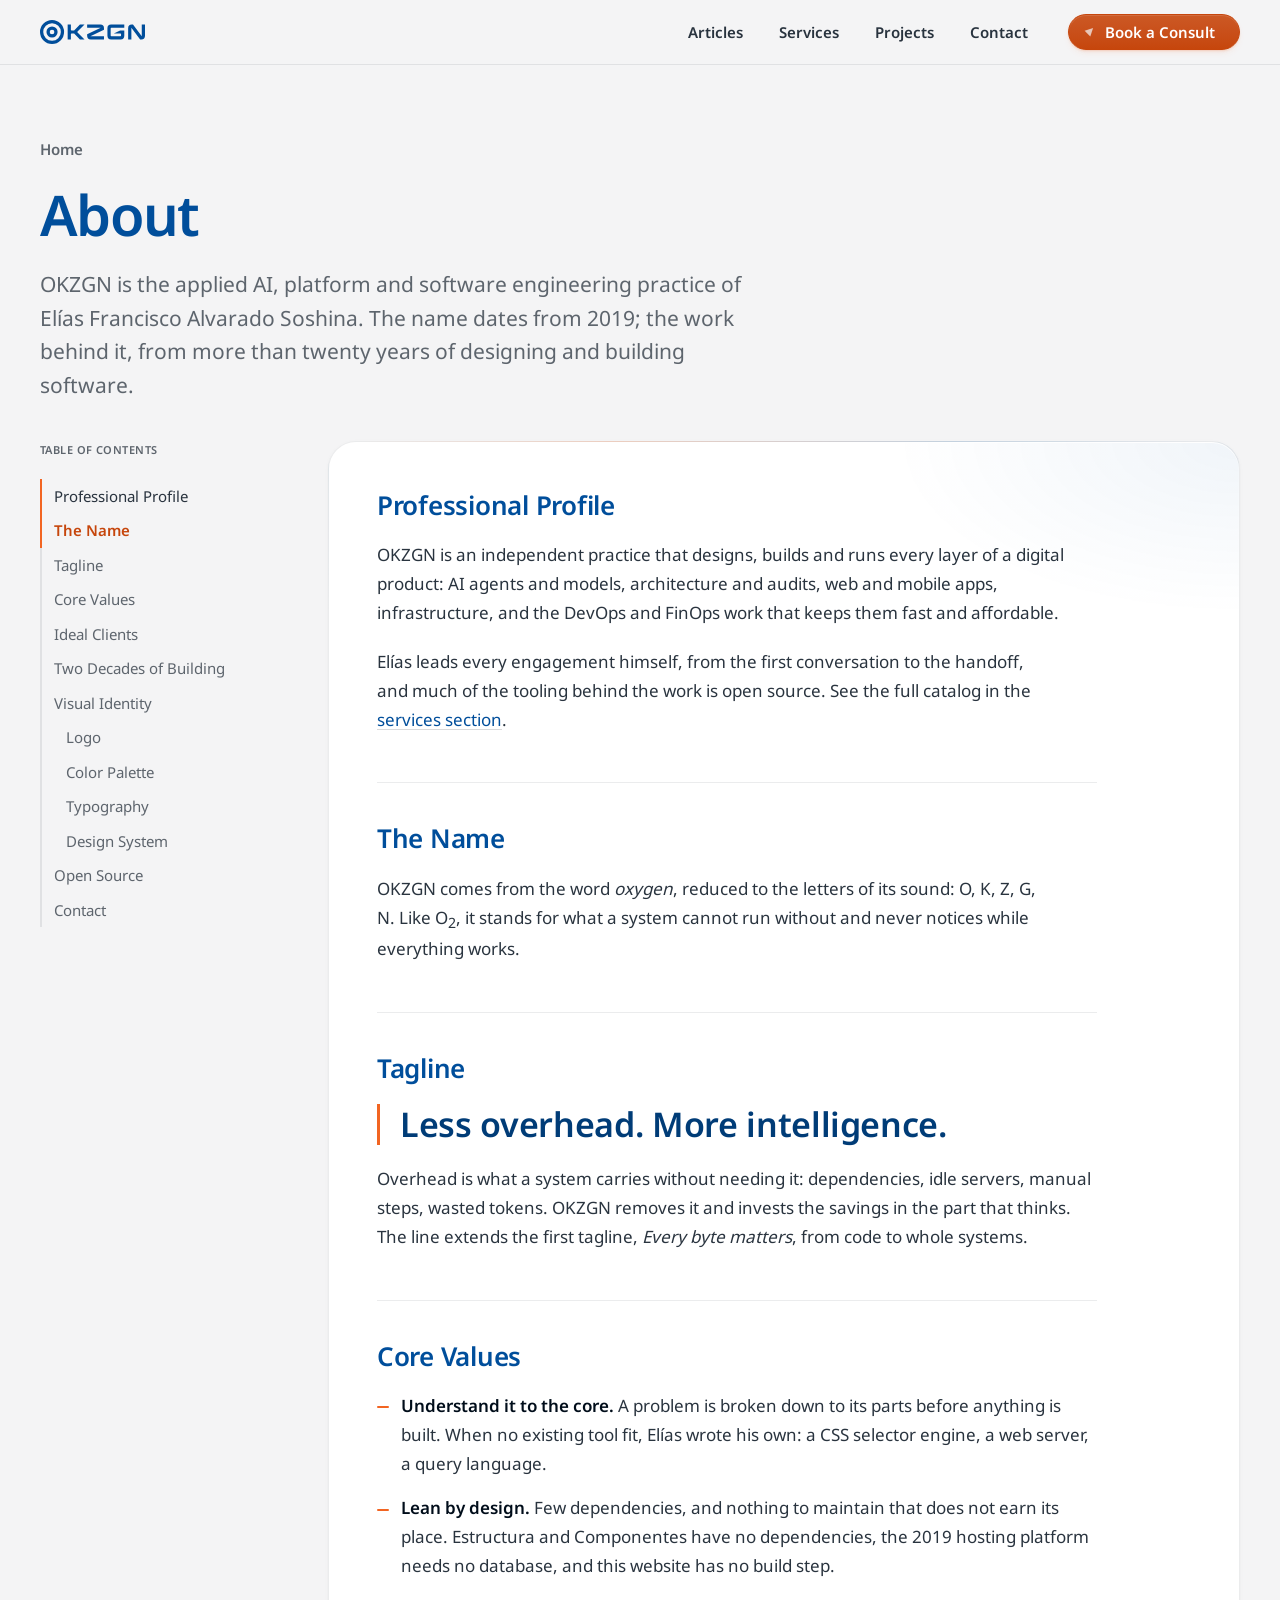
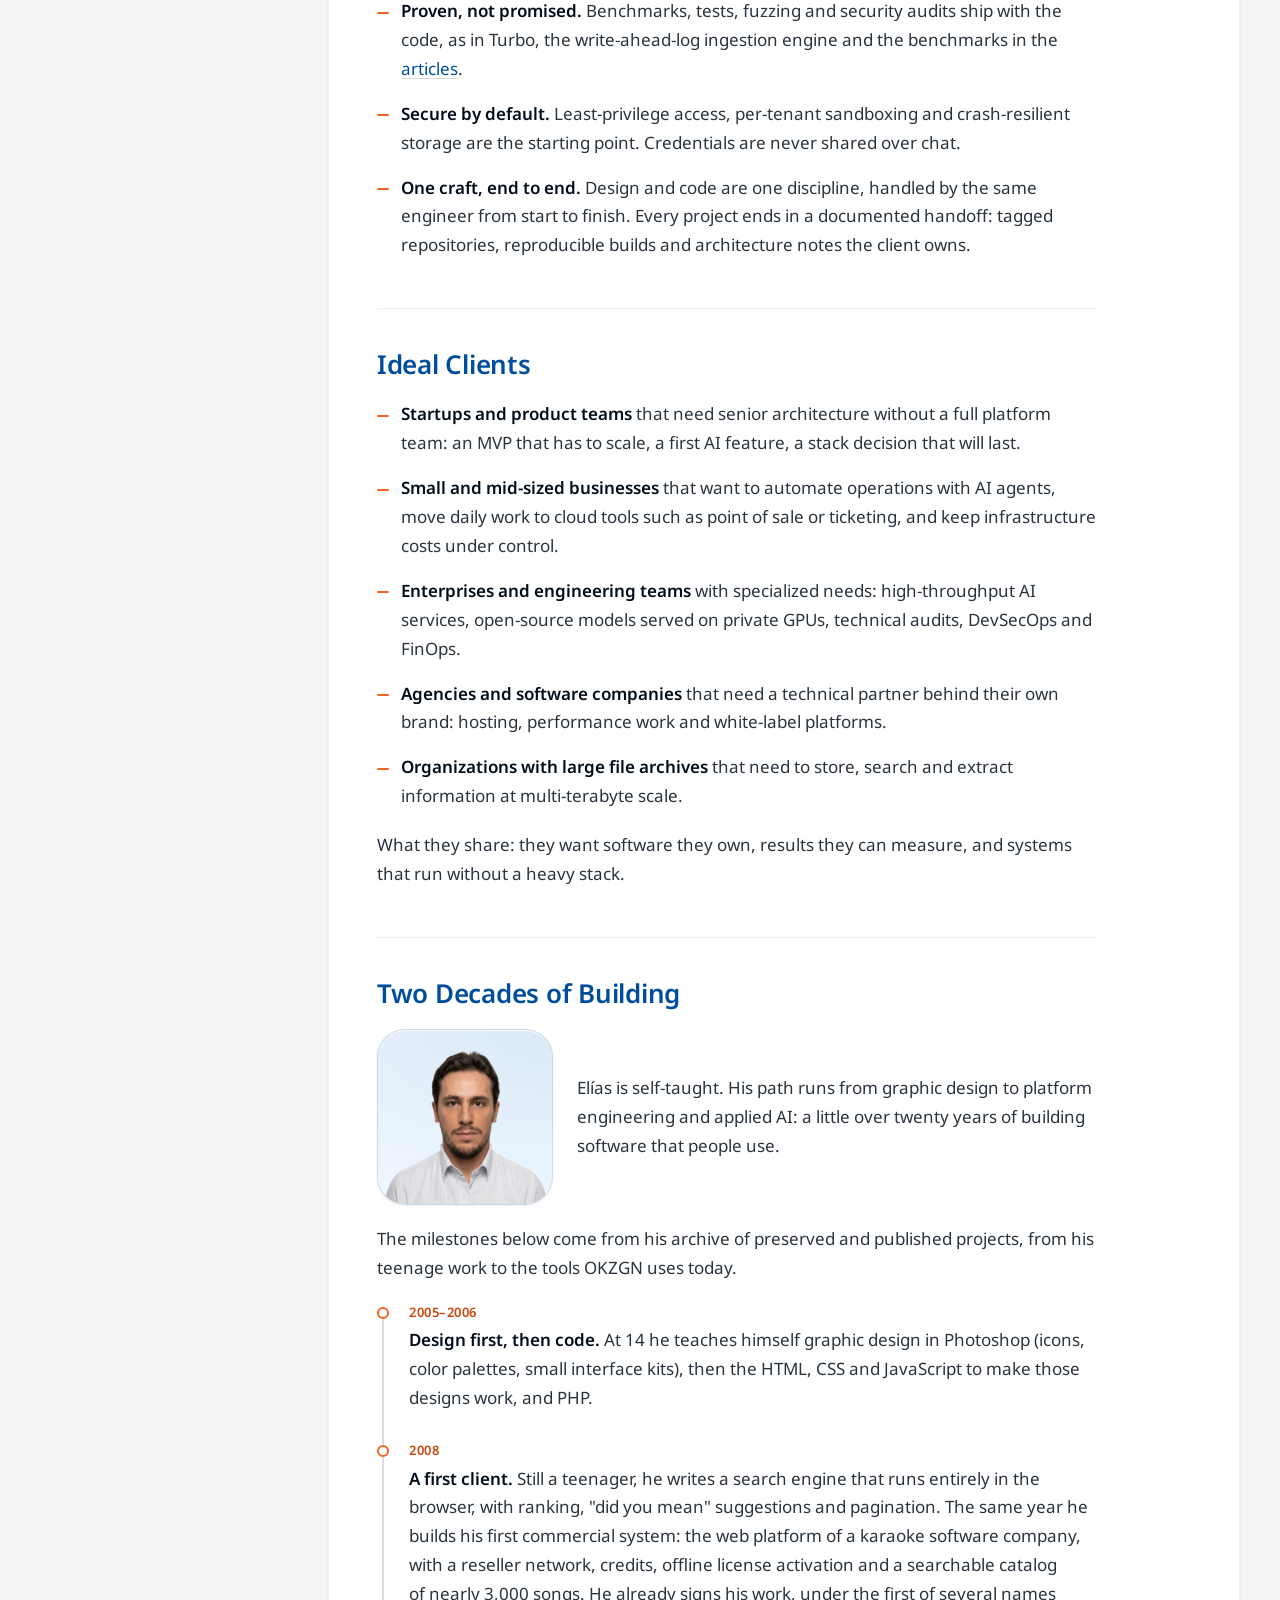
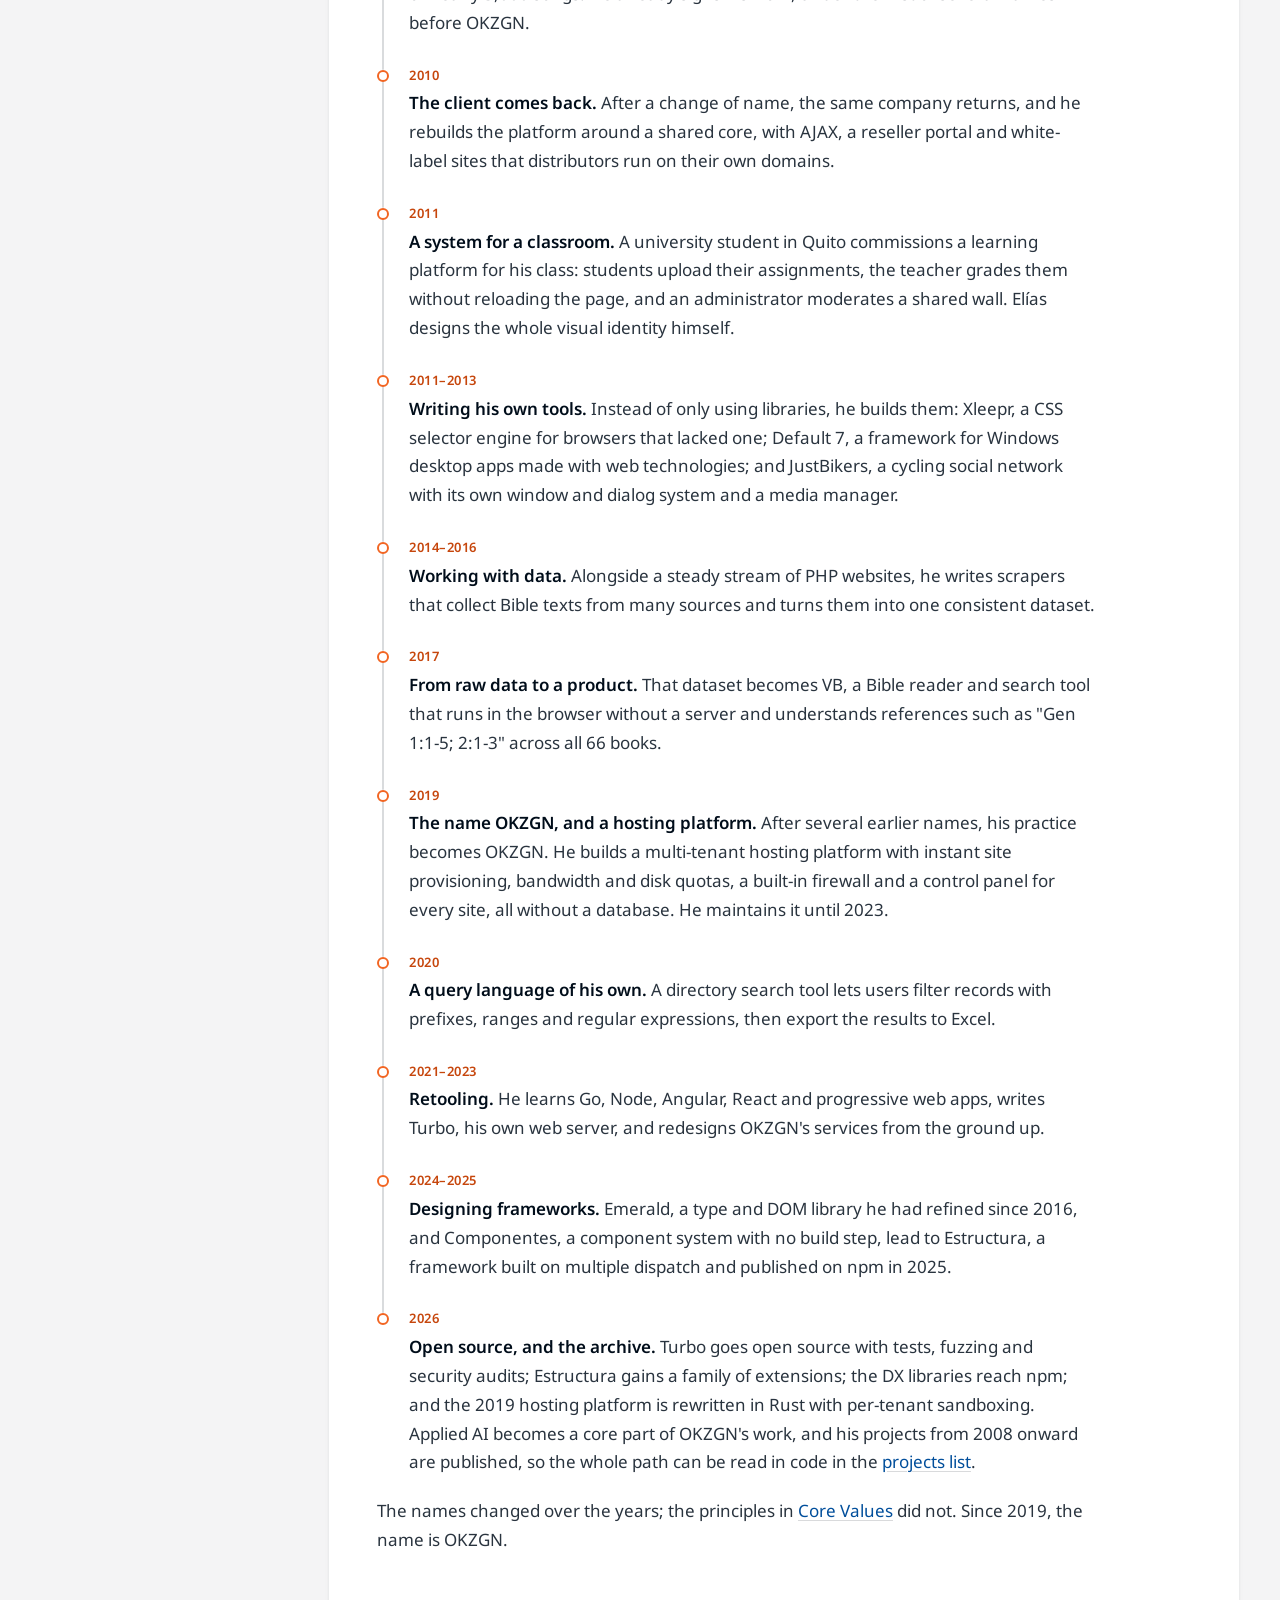
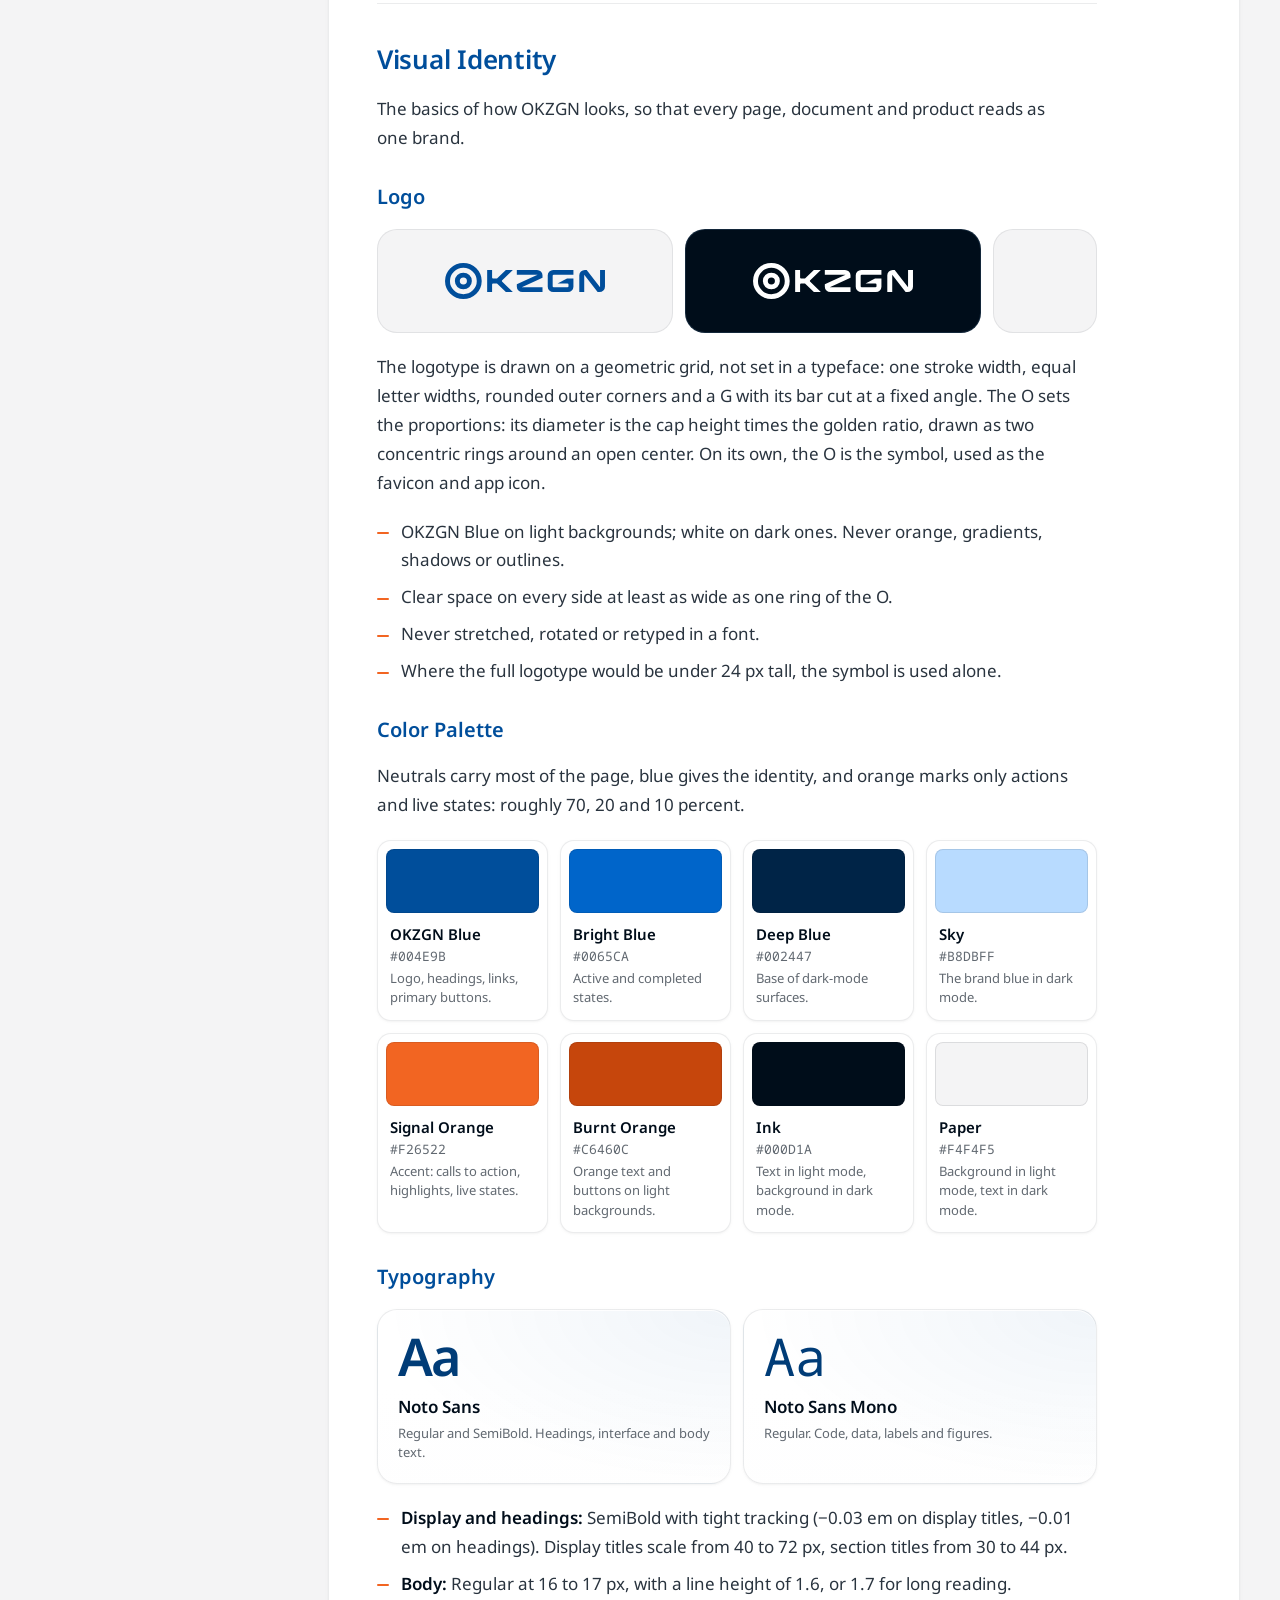
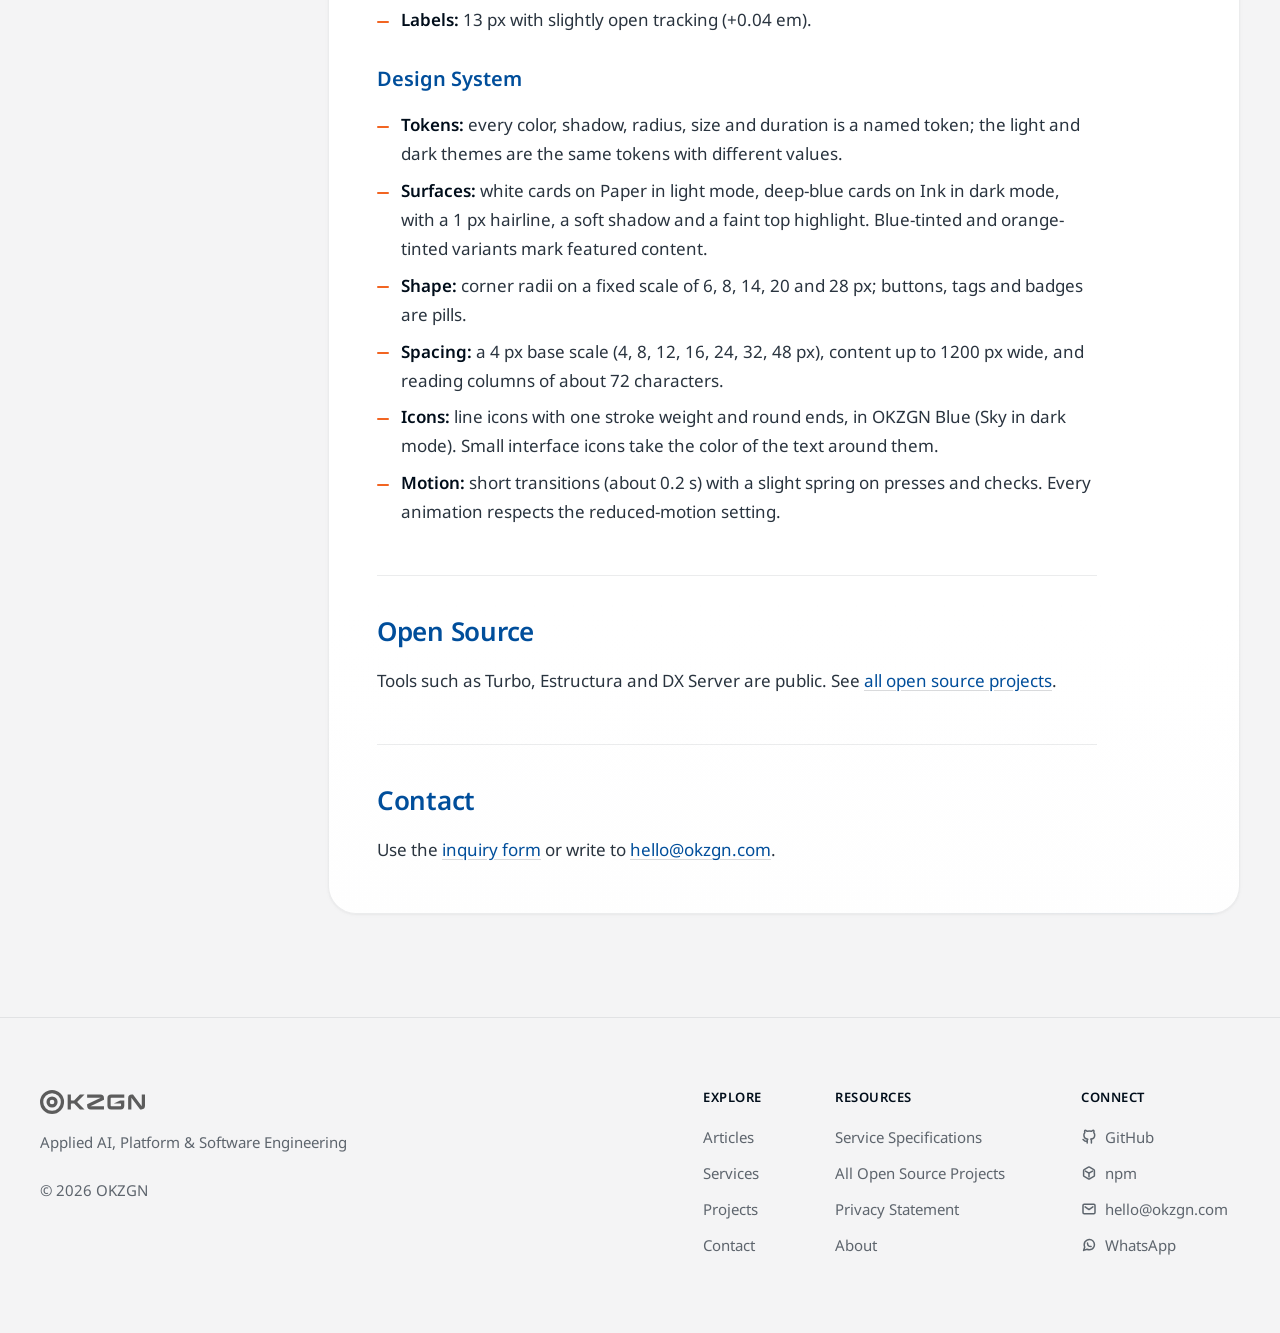
==== about/index.html @ 05854ba9 "Website update." ====
<!DOCTYPE html>
<html spellcheck="false" lang="en">
<head>
	<meta charset="UTF-8">

	<title>About | OKZGN</title>
	<link rel="icon" href="../icon.png">
	<link rel="apple-touch-icon" href="../icon.png">
	<link rel="canonical" href="https://okzgn.com/about/">

	<meta name="viewport" content="width=device-width, initial-scale=1.0">
	<meta name="description" content="OKZGN, the applied AI, platform and software engineering practice of Elías Francisco Alvarado Soshina: profile, values, clients, visual identity and history.">
	<meta name="robots" content="index, follow, max-image-preview:large">
	<meta name="author" content="OKZGN">

	<meta name="theme-color" content="#f4f4f5" media="(prefers-color-scheme: light)">
	<meta name="theme-color" content="#000d1a" media="(prefers-color-scheme: dark)">

	<meta name="format-detection" content="telephone=no">
	<meta http-equiv="Content-Security-Policy" content="default-src 'self'; img-src 'self'; child-src 'none'; style-src 'self'; script-src 'self'">

	<meta property="og:title" content="About | OKZGN">
	<meta property="og:description" content="OKZGN, the applied AI, platform and software engineering practice of Elías Francisco Alvarado Soshina: profile, values, clients, visual identity and history.">
	<meta property="og:image" content="https://okzgn.com/landscape.png">
	<meta property="og:url" content="https://okzgn.com/about/">
	<meta property="og:site_name" content="OKZGN">
	<meta property="og:type" content="website">
	<meta property="og:locale" content="en_US">

	<meta name="twitter:card" content="summary_large_image">
	<meta name="twitter:title" content="About | OKZGN">
	<meta name="twitter:description" content="OKZGN, the applied AI, platform and software engineering practice of Elías Francisco Alvarado Soshina: profile, values, clients, visual identity and history.">
	<meta name="twitter:image" content="https://okzgn.com/landscape.png">

	<link rel="preload" href="../style_commons.css" as="style">
	<link rel="preload" href="../subpages.css" as="style">

	<link rel="stylesheet" href="../style_commons.css">
	<link rel="stylesheet" href="../subpages.css">
	<link rel="stylesheet" href="style.css">
	<script src="../main_commons.js" defer></script>

	<script type="application/ld+json">
	{
		"@context": "https://schema.org",
		"@type": "AboutPage",
		"mainEntityOfPage": {
			"@type": "WebPage",
			"@id": "https://okzgn.com/about/"
		},
		"headline": "About",
		"description": "OKZGN, the applied AI, platform and software engineering practice of Elías Francisco Alvarado Soshina: profile, values, clients, visual identity and history.",
		"image": "https://okzgn.com/landscape.png",
		"url": "https://okzgn.com/about/",
		"inLanguage": "en",
		"author": {
			"@type": "Person",
			"name": "Elías Francisco Alvarado Soshina",
			"url": "https://okzgn.com",
			"jobTitle": "Applied AI, Platform & Software Developer",
			"sameAs": [
				"https://github.com/okzgn",
				"https://www.npmjs.com/~elias_a_soshina"
			]
		},
		"publisher": {
			"@type": "Organization",
			"name": "OKZGN",
			"url": "https://okzgn.com",
			"foundingDate": "2019",
			"slogan": "Less overhead. More intelligence.",
			"logo": {
				"@type": "ImageObject",
				"url": "https://okzgn.com/icon.png"
			}
		}
	}
	</script>
</head>
<body>
	<a href="#content" class="cta-button skip-link">Skip to content</a>
	<header class="site-header" data-nosnippet>
		<div class="container site-header-inner">
			<a class="brand" href="/" aria-label="OKZGN home"><img src="../okzgn_logo_desktop.svg" width="315" height="70" alt="OKZGN logotype"></a>
			<nav class="site-nav" id="site-nav" aria-label="Main">
				<a href="/#articles">Articles</a>
				<a href="/#services">Services</a>
				<a href="/#projects">Projects</a>
				<a href="/#contact">Contact</a>
			</nav>
			<a class="cta-button btn-sm site-cta" href="/#contact"><span>Book a Consult</span></a>
			<button class="site-menu-toggle" type="button" aria-expanded="false" aria-controls="site-nav" aria-label="Open navigation"></button>
		</div>
	</header>
	<main id="content" class="page">
		<div class="container page-hero">
			<nav class="breadcrumb" aria-label="Breadcrumb"><a href="/">Home</a></nav>
			<h1 class="main-title display">About</h1>
			<p class="lead">OKZGN is the applied AI, platform and software engineering practice of Elías Francisco Alvarado Soshina. The name dates from 2019; the work behind it, from more than twenty years of designing and building software.</p>
		</div>
		<div class="container page-layout">
			<nav class="toc" data-nosnippet aria-label="Table of contents">
				<div class="nav-title" aria-live="polite" aria-atomic="true">Table of Contents</div>
				<button id="menu" type="button" aria-label="Open menu" aria-expanded="false"></button>
				<div class="menu-list"><ol></ol></div>
			</nav>
			<article class="card">
				<div class="paragraphs">
					<h2>Professional Profile</h2>
					<p>OKZGN is an independent practice that designs, builds and runs every layer of a digital product: AI agents and models, architecture and audits, web and mobile apps, infrastructure, and the DevOps and FinOps work that keeps them fast and affordable.</p>
					<p>Elías leads every engagement himself, from the first conversation to the handoff, and much of the tooling behind the work is open source. See the full catalog in the <a href="/#services">services section</a>.</p>

					<h2>The Name</h2>
					<p>OKZGN comes from the word <i>oxygen</i>, reduced to the letters of its sound: O, K, Z, G, N. Like O<sub>2</sub>, it stands for what a system cannot run without and never notices while everything works.</p>

					<h2>Tagline</h2>
					<p class="about-tagline">Less overhead. More intelligence.</p>
					<p>Overhead is what a system carries without needing it: dependencies, idle servers, manual steps, wasted tokens. OKZGN removes it and invests the savings in the part that thinks. The line extends the first tagline, <i>Every byte matters</i>, from code to whole systems.</p>

					<h2>Core Values</h2>
					<ul class="lines">
						<li><b>Understand it to the core.</b> A problem is broken down to its parts before anything is built. When no existing tool fit, Elías wrote his own: a CSS selector engine, a web server, a query language.</li>
						<li><b>Lean by design.</b> Few dependencies, and nothing to maintain that does not earn its place. Estructura and Componentes have no dependencies, the 2019 hosting platform needs no database, and this website has no build step.</li>
						<li><b>Proven, not promised.</b> Benchmarks, tests, fuzzing and security audits ship with the code, as in Turbo, the write-ahead-log ingestion engine and the benchmarks in the <a href="/#articles">articles</a>.</li>
						<li><b>Secure by default.</b> Least-privilege access, per-tenant sandboxing and crash-resilient storage are the starting point. Credentials are never shared over chat.</li>
						<li><b>One craft, end to end.</b> Design and code are one discipline, handled by the same engineer from start to finish. Every project ends in a documented handoff: tagged repositories, reproducible builds and architecture notes the client owns.</li>
					</ul>

					<h2>Ideal Clients</h2>
					<ul class="lines">
						<li><b>Startups and product teams</b> that need senior architecture without a full platform team: an MVP that has to scale, a first AI feature, a stack decision that will last.</li>
						<li><b>Small and mid-sized businesses</b> that want to automate operations with AI agents, move daily work to cloud tools such as point of sale or ticketing, and keep infrastructure costs under control.</li>
						<li><b>Enterprises and engineering teams</b> with specialized needs: high-throughput AI services, open-source models served on private GPUs, technical audits, DevSecOps and FinOps.</li>
						<li><b>Agencies and software companies</b> that need a technical partner behind their own brand: hosting, performance work and white-label platforms.</li>
						<li><b>Organizations with large file archives</b> that need to store, search and extract information at multi-terabyte scale.</li>
					</ul>
					<p>What they share: they want software they own, results they can measure, and systems that run without a heavy stack.</p>

					<h2>Two Decades of Building</h2>
					<div class="about-profile">
						<figure class="about-portrait">
							<img src="../elias.webp" width="800" height="800" alt="Portrait of Elías Francisco Alvarado Soshina, founder of OKZGN" loading="lazy" decoding="async">
						</figure>
						<p>Elías is self-taught. His path runs from graphic design to platform engineering and applied AI: a little over twenty years of building software that people use.</p>
					</div>
					<p>The milestones below come from his archive of preserved and published projects, from his teenage work to the tools OKZGN uses today.</p>
					<ol class="timeline">
						<li>
							<span class="timeline-year">2005–2006</span>
							<p><b>Design first, then code.</b> At 14 he teaches himself graphic design in Photoshop (icons, color palettes, small interface kits), then the HTML, CSS and JavaScript to make those designs work, and PHP.</p>
						</li>
						<li>
							<span class="timeline-year">2008</span>
							<p><b>A first client.</b> Still a teenager, he writes a search engine that runs entirely in the browser, with ranking, "did you mean" suggestions and pagination. The same year he builds his first commercial system: the web platform of a karaoke software company, with a reseller network, credits, offline license activation and a searchable catalog of nearly 3,000 songs. He already signs his work, under the first of several names before OKZGN.</p>
						</li>
						<li>
							<span class="timeline-year">2010</span>
							<p><b>The client comes back.</b> After a change of name, the same company returns, and he rebuilds the platform around a shared core, with AJAX, a reseller portal and white-label sites that distributors run on their own domains.</p>
						</li>
						<li>
							<span class="timeline-year">2011</span>
							<p><b>A system for a classroom.</b> A university student in Quito commissions a learning platform for his class: students upload their assignments, the teacher grades them without reloading the page, and an administrator moderates a shared wall. Elías designs the whole visual identity himself.</p>
						</li>
						<li>
							<span class="timeline-year">2011–2013</span>
							<p><b>Writing his own tools.</b> Instead of only using libraries, he builds them: Xleepr, a CSS selector engine for browsers that lacked one; Default 7, a framework for Windows desktop apps made with web technologies; and JustBikers, a cycling social network with its own window and dialog system and a media manager.</p>
						</li>
						<li>
							<span class="timeline-year">2014–2016</span>
							<p><b>Working with data.</b> Alongside a steady stream of PHP websites, he writes scrapers that collect Bible texts from many sources and turns them into one consistent dataset.</p>
						</li>
						<li>
							<span class="timeline-year">2017</span>
							<p><b>From raw data to a product.</b> That dataset becomes VB, a Bible reader and search tool that runs in the browser without a server and understands references such as "Gen 1:1-5; 2:1-3" across all 66 books.</p>
						</li>
						<li>
							<span class="timeline-year">2019</span>
							<p><b>The name OKZGN, and a hosting platform.</b> After several earlier names, his practice becomes OKZGN. He builds a multi-tenant hosting platform with instant site provisioning, bandwidth and disk quotas, a built-in firewall and a control panel for every site, all without a database. He maintains it until 2023.</p>
						</li>
						<li>
							<span class="timeline-year">2020</span>
							<p><b>A query language of his own.</b> A directory search tool lets users filter records with prefixes, ranges and regular expressions, then export the results to Excel.</p>
						</li>
						<li>
							<span class="timeline-year">2021–2023</span>
							<p><b>Retooling.</b> He learns Go, Node, Angular, React and progressive web apps, writes Turbo, his own web server, and redesigns OKZGN's services from the ground up.</p>
						</li>
						<li>
							<span class="timeline-year">2024–2025</span>
							<p><b>Designing frameworks.</b> Emerald, a type and DOM library he had refined since 2016, and Componentes, a component system with no build step, lead to Estructura, a framework built on multiple dispatch and published on npm in 2025.</p>
						</li>
						<li>
							<span class="timeline-year">2026</span>
							<p><b>Open source, and the archive.</b> Turbo goes open source with tests, fuzzing and security audits; Estructura gains a family of extensions; the DX libraries reach npm; and the 2019 hosting platform is rewritten in Rust with per-tenant sandboxing. Applied AI becomes a core part of OKZGN's work, and his projects from 2008 onward are published, so the whole path can be read in code in the <a href="/projects/all-open-source-projects/">projects list</a>.</p>
						</li>
					</ol>
					<p>The names changed over the years; the principles in <a href="#core-values">Core Values</a> did not. Since 2019, the name is OKZGN.</p>

					<h2>Visual Identity</h2>
					<p>The basics of how OKZGN looks, so that every page, document and product reads as one brand.</p>

					<h3>Logo</h3>
					<div class="about-logo">
						<figure class="about-logo-tile is-light"><img src="../okzgn_logo_desktop.svg" width="305" height="70" alt="OKZGN logotype in OKZGN Blue on a light background" loading="lazy" decoding="async"></figure>
						<figure class="about-logo-tile is-dark"><img src="../okzgn_logo_desktop.svg" width="305" height="70" alt="OKZGN logotype in white on a dark background" loading="lazy" decoding="async"></figure>
						<figure class="about-logo-tile is-light is-symbol"><img src="../icon.png" width="200" height="200" alt="OKZGN symbol: the O of the logotype, two concentric rings" loading="lazy" decoding="async"></figure>
					</div>
					<p>The logotype is drawn on a geometric grid, not set in a typeface: one stroke width, equal letter widths, rounded outer corners and a G with its bar cut at a fixed angle. The O sets the proportions: its diameter is the cap height times the golden ratio, drawn as two concentric rings around an open center. On its own, the O is the symbol, used as the favicon and app icon.</p>
					<ul class="lines lines-condensed">
						<li>OKZGN Blue on light backgrounds; white on dark ones. Never orange, gradients, shadows or outlines.</li>
						<li>Clear space on every side at least as wide as one ring of the O.</li>
						<li>Never stretched, rotated or retyped in a font.</li>
						<li>Where the full logotype would be under 24 px tall, the symbol is used alone.</li>
					</ul>

					<h3>Color Palette</h3>
					<p>Neutrals carry most of the page, blue gives the identity, and orange marks only actions and live states: roughly 70, 20 and 10 percent.</p>
					<ul class="about-swatches" role="list">
						<li><span class="about-swatch is-blue"></span><b>OKZGN Blue</b><span class="about-hex">#004E9B</span><small>Logo, headings, links, primary buttons.</small></li>
						<li><span class="about-swatch is-blue-bright"></span><b>Bright Blue</b><span class="about-hex">#0065CA</span><small>Active and completed states.</small></li>
						<li><span class="about-swatch is-blue-deep"></span><b>Deep Blue</b><span class="about-hex">#002447</span><small>Base of dark-mode surfaces.</small></li>
						<li><span class="about-swatch is-sky"></span><b>Sky</b><span class="about-hex">#B8DBFF</span><small>The brand blue in dark mode.</small></li>
						<li><span class="about-swatch is-orange"></span><b>Signal Orange</b><span class="about-hex">#F26522</span><small>Accent: calls to action, highlights, live states.</small></li>
						<li><span class="about-swatch is-orange-text"></span><b>Burnt Orange</b><span class="about-hex">#C6460C</span><small>Orange text and buttons on light backgrounds.</small></li>
						<li><span class="about-swatch is-ink"></span><b>Ink</b><span class="about-hex">#000D1A</span><small>Text in light mode, background in dark mode.</small></li>
						<li><span class="about-swatch is-paper"></span><b>Paper</b><span class="about-hex">#F4F4F5</span><small>Background in light mode, text in dark mode.</small></li>
					</ul>

					<h3>Typography</h3>
					<div class="about-type">
						<div class="about-type-card"><span class="about-type-sample" aria-hidden="true">Aa</span><b>Noto Sans</b><small>Regular and SemiBold. Headings, interface and body text.</small></div>
						<div class="about-type-card"><span class="about-type-sample is-mono" aria-hidden="true">Aa</span><b>Noto Sans Mono</b><small>Regular. Code, data, labels and figures.</small></div>
					</div>
					<ul class="lines lines-condensed">
						<li><b>Display and headings:</b> SemiBold with tight tracking (−0.03 em on display titles, −0.01 em on headings). Display titles scale from 40 to 72 px, section titles from 30 to 44 px.</li>
						<li><b>Body:</b> Regular at 16 to 17 px, with a line height of 1.6, or 1.7 for long reading.</li>
						<li><b>Labels:</b> 13 px with slightly open tracking (+0.04 em).</li>
					</ul>

					<h3>Design System</h3>
					<ul class="lines lines-condensed">
						<li><b>Tokens:</b> every color, shadow, radius, size and duration is a named token; the light and dark themes are the same tokens with different values.</li>
						<li><b>Surfaces:</b> white cards on Paper in light mode, deep-blue cards on Ink in dark mode, with a 1 px hairline, a soft shadow and a faint top highlight. Blue-tinted and orange-tinted variants mark featured content.</li>
						<li><b>Shape:</b> corner radii on a fixed scale of 6, 8, 14, 20 and 28 px; buttons, tags and badges are pills.</li>
						<li><b>Spacing:</b> a 4 px base scale (4, 8, 12, 16, 24, 32, 48 px), content up to 1200 px wide, and reading columns of about 72 characters.</li>
						<li><b>Icons:</b> line icons with one stroke weight and round ends, in OKZGN Blue (Sky in dark mode). Small interface icons take the color of the text around them.</li>
						<li><b>Motion:</b> short transitions (about 0.2 s) with a slight spring on presses and checks. Every animation respects the reduced-motion setting.</li>
					</ul>

					<h2>Open Source</h2>
					<p>Tools such as Turbo, Estructura and DX Server are public. See <a href="/projects/all-open-source-projects/">all open source projects</a>.</p>

					<h2>Contact</h2>
					<p>Use the <a href="/#contact">inquiry form</a> or write to <a href="mailto:hello@okzgn.com">hello@okzgn.com</a>.</p>
				</div>
			</article>
		</div>
	</main>

	<footer class="site-footer" data-nosnippet>
		<div class="container">
			<div class="footer-grid">
				<div class="footer-brand">
					<img src="../okzgn_logo_desktop.svg" width="315" height="70" alt="OKZGN logotype" loading="lazy" decoding="async">
					<p>Applied AI, Platform &amp; Software Engineering</p><small>&copy; 2026 OKZGN</small>
				</div>
				<div class="footer-col">
					<h2>Explore</h2>
					<ul role="list">
						<li><a href="/#articles">Articles</a></li>
						<li><a href="/#services">Services</a></li>
						<li><a href="/#projects">Projects</a></li>
						<li><a href="/#contact">Contact</a></li>
					</ul>
				</div>
				<div class="footer-col">
					<h2>Resources</h2>
					<ul role="list">
						<li><a href="/service-specifications/">Service Specifications</a></li>
						<li><a href="/projects/all-open-source-projects/">All Open Source Projects</a></li>
						<li><a href="/privacy/">Privacy Statement</a></li>
						<li><a href="/about/">About</a></li>
					</ul>
				</div>
				<div class="footer-col">
					<h2>Connect</h2>
					<ul role="list">
						<li><a href="https://github.com/okzgn" target="_blank" rel="noopener noreferrer">GitHub</a></li>
						<li><a href="https://www.npmjs.com/~elias_a_soshina" target="_blank" rel="noopener noreferrer">npm</a></li>
						<li><a href="mailto:hello@okzgn.com">hello@okzgn.com</a></li>
						<li><a href="https://wa.me/593979522180" target="_blank" rel="noopener noreferrer">WhatsApp</a></li>
					</ul>
				</div>
			</div>
		</div>
	</footer>

	<button data-nosnippet id="up" class="round-button" type="button" aria-label="Back to top">
		<svg viewBox="0 0 24 24" width="24" height="24" stroke="currentColor" stroke-width="2" fill="none" stroke-linecap="round" stroke-linejoin="round">
			<line x1="12" y1="19" x2="12" y2="5"></line>
			<polyline points="5 12 12 5 19 12"></polyline>
		</svg>
	</button>

</body>
</html>
---- style_commons.css ----
/* Shared design system: tokens, base, site header and footer, and the components every page uses.
   Page stylesheets (landing.css, subpages.css) only add their own layouts and parts. */

@font-face {
    font-family: "NotoSans";
    src: url('/NotoSans-Regular.ttf') format('truetype');
    font-weight: normal;
    font-display: swap;
}

@font-face {
    font-family: "NotoSans";
    src: url('/NotoSans-SemiBold.ttf') format('truetype');
    font-weight: bold;
    font-display: swap;
}

@font-face {
    font-family: "NotoSansMono";
    src: url('/NotoSansMono-Regular.ttf') format('truetype');
    font-weight: normal;
    font-display: swap;
}

:root {
    /* Base Colors */
    --realBlack: #000d1a;
    --realWhite: #f4f4f5;
    --white: var(--realWhite);
    --bg: var(--white);
    /* Blues */
    --realBlue: #004e9b;
    --realBlueLight: #0065ca;
    --realBlueDark: #002447;
    --blue: var(--realBlue);
    --blueLight: var(--realBlueLight);
    --blueLight0: #5cadff;
    --blueLight2: #8ac4ff;
    --blueLight3: #b8dbff;
    --blueDark2: #0052a3;
    /* Accents (Orange) */
    --accent: #f26522;
    --accentDark: #d95a1e;
    --accentDark2: #c6460c;
    --accentDark3: #9a3709;
    /* Theme / Gradient Colors */
    --themeColor0: #ff962e;
    --themeColor: #ffb164;

    /* Color channels. Every tint, line, shadow and fill below derives from them, so the dark
       theme only swaps channels. #004e9b (--realBlue) is the anchor. */
    --ink-rgb: 0 13 26;
    --paper-rgb: 244 244 245;
    --blue-rgb: 0 78 155;
    --sky-rgb: 138 196 255;
    --accent-rgb: 242 101 34;
    --fg-rgb: var(--ink-rgb);
    --line-rgb: var(--ink-rgb);
    --tint-rgb: var(--blue-rgb);
    --shadow-rgb: var(--ink-rgb);
    --shadow-k: 1;
    --glass-rgb: var(--paper-rgb);

    /* Semantic surfaces, text and lines */
    --ink: var(--realBlack);
    --on-accent: #ffffff;
    --text: rgb(var(--fg-rgb) / 0.84);
    --muted: rgb(var(--fg-rgb) / 0.62);
    --surface: #ffffff;
    /* Inset surface for boxes, chips and fields inside a card: a step toward the page, so darker
       in light. Dark mode mirrors it and takes the same step lighter (see the dark block). */
    --surface-2: color-mix(in srgb, var(--surface) 55%, var(--bg));
    --border: rgb(var(--line-rgb) / 0.08);
    --border-strong: rgb(var(--line-rgb) / 0.15);
    --hover: rgb(var(--line-rgb) / 0.05);
    --accentTint: rgb(var(--accent-rgb) / 0.08);
    --accentLine: rgb(var(--accent-rgb) / 0.4);
    /* A barely-there accent edge for tinted pills at rest (pill links and the +/- toggle). */
    --accentEdge: rgb(var(--accent-rgb) / 0.18);
    --accentText: var(--accentDark2);
    --blueTint: rgb(var(--tint-rgb) / 0.07);
    --blueLine-strong: rgb(var(--tint-rgb) / 0.32);
    --danger: var(--accentDark2);
    --autofillBg: var(--surface-2);
    --bg-glass: rgb(var(--glass-rgb) / 0.88);

    /* Button fills: the same lighten and darken step for both brand colors. */
    --accent-deep: color-mix(in srgb, var(--accentDark2) 90%, #000000);
    --blue-deep: color-mix(in srgb, var(--realBlue) 90%, #000000);
    --fill-accent: linear-gradient(180deg, color-mix(in srgb, var(--accentDark2) 90%, #ffffff), var(--accentDark2));
    --fill-accent-hover: linear-gradient(180deg, var(--accentDark2), var(--accent-deep));
    --fill-blue: linear-gradient(180deg, color-mix(in srgb, var(--realBlue) 90%, #ffffff), var(--realBlue));
    --fill-blue-hover: linear-gradient(180deg, var(--realBlue), var(--blue-deep));
    --shine: inset 0 1px 0 rgb(255 255 255 / 0.12);

    /* Card titles: a deep tone of the anchor blue, so titles lead without shouting. */
    --title-tone: color-mix(in srgb, var(--realBlue) 72%, var(--realBlack));

    /* Mobile menu icons: a deep blue at rest that brightens to the vivid blue on hover, focus and the
       current section, matching the blue hover pill. */
    --nav-icon-tone: var(--title-tone);
    --nav-icon-active: var(--blueLight);

    /* Motion: state changes and the press feedback; a spring that overshoots slightly (floating
       buttons) and a soft ease-out for panels that slide in (cart). */
    --dur: 0.2s;
    --dur-press: 0.15s;
    --ease-spring: cubic-bezier(0.34, 1.25, 0.64, 1);
    --ease-out: cubic-bezier(0.3, 0.8, 0.4, 1);
    /* Press feedback: buttons and controls shrink a little more than whole cards. */
    --press-scale: 0.97;
    --press-scale-card: 0.985;

    /* Icon tiles: a light blue tint behind the blue service icons, in both themes. */
    --tile-fill: linear-gradient(160deg, var(--surface), var(--blueTint));
    --tile-ring: var(--blueTint);
    /* Warm tile (.icon-warm) for the orange icons (articles, projects) and for tiles on the warm cart
       panel: the same peach as the pill links. */
    --tile-fill-warm: linear-gradient(160deg, var(--surface), var(--accentTint));
    --tile-ring-warm: var(--accentTint);
    /* Field surfaces on the warm panel (cart): a see-through accent step at rest, so the field reads
       as a slightly deeper shade of the panel (never a gray patch), and the raised surface on focus. */
    --warm-inset: rgb(var(--accent-rgb) / 0.05);
    /* The same look made opaque, for the browser's autofill paint (which shows through see-through
       fills). */
    --warm-inset-solid: color-mix(in srgb, var(--accent) 13%, var(--surface));
    --warm-raised: var(--surface);
    --feature-bg: color-mix(in srgb, var(--blueLight2) 15%, var(--surface));
    --feature-line: rgb(var(--blue-rgb) / 0.14);
    /* Warm surfaces (cart panel, featured card, menu and back-to-top buttons) take the accent hue at
       the --accentTint strength, made opaque, so every peach on the site is the same tone. The line
       and the edge are deeper steps of the same hue. */
    --feature-warm-bg: color-mix(in srgb, var(--accent) 8%, var(--surface));
    --feature-warm-line: color-mix(in srgb, var(--accent) 22%, var(--surface));
    /* Small warm controls on the page background need a firmer edge than panels. */
    --feature-warm-edge: color-mix(in srgb, var(--accent) 40%, var(--surface));
    /* Card surfaces: a faint glow in the top right corner over a base that settles slightly toward
       the page at the bottom, a lit top edge, and an accent line drawn on that edge. The glow and
       the bottom fade have a fixed reach (radial sizes do not accept min()), so a long article card
       keeps them at its corners. One recipe, three bases: white cards, warm features (cart,
       featured card), cool features. */
    --card-glow-size: 36rem 18rem at 100% 0%;
    --card-fade-to: min(55%, 20rem);
    --card-fill:
        radial-gradient(var(--card-glow-size), rgb(var(--tint-rgb) / 0.06), transparent 60%),
        linear-gradient(0deg, color-mix(in srgb, var(--surface) 93%, var(--bg)), var(--surface) var(--card-fade-to));
    --card-fill-warm:
        radial-gradient(var(--card-glow-size), rgb(var(--accent-rgb) / 0.07), transparent 60%),
        linear-gradient(0deg, color-mix(in srgb, var(--feature-warm-bg) 93%, var(--bg)), var(--feature-warm-bg) var(--card-fade-to));
    /* Raised surface: what an inset box or field becomes on hover, open or focus. In light it is
       the card white; in dark it is one more light step past the inset surface. */
    --surface-raised: var(--surface);
    --card-fill-raised:
        radial-gradient(var(--card-glow-size), rgb(var(--tint-rgb) / 0.06), transparent 60%),
        linear-gradient(0deg, color-mix(in srgb, var(--surface-raised) 93%, var(--bg)), var(--surface-raised) var(--card-fade-to));
    --card-fill-cool:
        radial-gradient(var(--card-glow-size), rgb(var(--tint-rgb) / 0.08), transparent 60%),
        linear-gradient(0deg, color-mix(in srgb, var(--feature-bg) 93%, var(--bg)), var(--feature-bg) var(--card-fade-to));
    --card-shine: inset 0 1px 0 rgb(255 255 255 / 0.9);
    /* Bars of the +/- toggle (.badge-marker). Each bar spans the whole box across its thickness and its
       2.5px line is drawn with color stops around 50%, so it stays centered at any zoom or screen scale
       (a thin tile gets rounded to whole device pixels and drifts off the center). */
    --marker-bar-h: linear-gradient(to bottom, transparent calc(50% - 1.25px), currentColor calc(50% - 1.25px) calc(50% + 1.25px), transparent calc(50% + 1.25px)) center / 0.5625rem 100% no-repeat;
    --marker-bar-v: linear-gradient(to right, transparent calc(50% - 1.25px), currentColor calc(50% - 1.25px) calc(50% + 1.25px), transparent calc(50% + 1.25px)) center / 100% 0.5625rem no-repeat;
    /* The minus (open state) is a light bar on the dark accent fill, which reads heavier than the dark
       plus on a light fill, so it is a quarter pixel thinner on each side to look the same weight. */
    --marker-bar-minus: linear-gradient(to bottom, transparent calc(50% - 1px), currentColor calc(50% - 1px) calc(50% + 1px), transparent calc(50% + 1px)) center / 0.5625rem 100% no-repeat;
    --card-edge: linear-gradient(90deg, transparent, var(--accentLine) 30%, rgb(var(--tint-rgb) / 0.3) 70%, transparent);
    /* Secondary button fill and edge: a light tint and a hairline, with a 3-point hover step;
       the shine and shadow below are what set it apart from the cards around it. */
    --ghost-fill: rgb(var(--ink-rgb) / 0.05);
    --ghost-fill-hover: rgb(var(--ink-rgb) / 0.08);
    --ghost-line: rgb(var(--ink-rgb) / 0.06);
    --ghost-line-hover: rgb(var(--ink-rgb) / 0.11);
    /* The primary button's treatment at a quieter strength: lit from the top, deeper at the
       bottom on hover, an inner shine and a soft neutral shadow. */
    --fill-ghost: linear-gradient(180deg, rgb(255 255 255 / 0.22), rgb(255 255 255 / 0)), var(--ghost-fill);
    --fill-ghost-hover: linear-gradient(180deg, rgb(255 255 255 / 0.1), rgb(var(--ink-rgb) / 0.02)), var(--ghost-fill-hover);
    --sh-ghost: 0 1px 2px rgb(var(--shadow-rgb) / calc(0.03 * var(--shadow-k))), 0 3px 8px -6px rgb(var(--shadow-rgb) / calc(0.1 * var(--shadow-k)));
    --ghost-shine: inset 0 1px 0 rgb(255 255 255 / 0.45);

    /* Spacing scale: 4px grid with 2px and 6px fine steps. */
    --space-0-5: 0.125rem;
    --space-1: 0.25rem;
    --space-1-5: 0.375rem;
    --space-2: 0.5rem;
    --space-3: 0.75rem;
    --space-4: 1rem;
    --space-5: 1.25rem;
    --space-6: 1.5rem;
    --space-7: 1.75rem;
    --space-8: 2rem;
    --space-10: 2.5rem;
    --space-12: 3rem;

    /* Radius, shadow and layout scales */
    --r-xs: 0.375rem;
    --r-sm: 0.5rem;
    --r-md: 0.875rem;
    --r-lg: 1.25rem;
    --r-xl: 1.75rem;
    --r-full: 999px;
    --sh-1: 0 1px 2px rgb(var(--shadow-rgb) / calc(0.03 * var(--shadow-k))), 0 1px 6px -2px rgb(var(--shadow-rgb) / calc(0.05 * var(--shadow-k)));
    --sh-2: 0 1px 3px rgb(var(--shadow-rgb) / calc(0.03 * var(--shadow-k))), 0 8px 20px -10px rgb(var(--shadow-rgb) / calc(0.1 * var(--shadow-k)));
    --sh-3: 0 20px 48px rgb(var(--shadow-rgb) / calc(0.12 * var(--shadow-k))), 0 6px 14px rgb(var(--shadow-rgb) / calc(0.06 * var(--shadow-k)));
    --sh-accent: 0 1px 2px rgb(var(--accent-rgb) / 0.16), 0 4px 10px -6px rgb(var(--accent-rgb) / 0.36);
    --sh-blue: 0 1px 2px rgb(var(--blue-rgb) / 0.16), 0 4px 10px -6px rgb(var(--blue-rgb) / 0.36);
    --container: 1200px;
    --gutter: clamp(1rem, 3vw, 2rem);
    --section-y: clamp(4rem, 8vw, 7rem);
    --header-h: 4rem;

    /* Typography: one size, line-height and tracking scale for the whole site. */
    --mainFont: "NotoSans";
    --monoFont: "NotoSansMono";
    --fs-2xs: 0.6875rem;
    --fs-xs: 0.8125rem;
    --fs-sm: 0.9375rem;
    --fs-base: 1rem;
    --fs-md: 1.0625rem;
    --fs-lg: 1.125rem;
    --fs-xl: 1.25rem;
    --fs-2xl: 1.625rem;
    --lh-tight: 1.2;
    --lh-snug: 1.3;
    --lh-ui: 1.5;
    --lh-body: 1.6;
    --lh-read: 1.7;
    --ls-grl: 0em;
    --ls-caps: 0.04em;
    --ls-heading: -0.01em;
    --ls-display: -0.03em;
    --fs-display: clamp(2.5rem, 4vw + 1.25rem, 4.5rem);
    --fs-h2: clamp(1.875rem, 2vw + 1.25rem, 2.75rem);
    --fs-h3: clamp(1.25rem, 0.5vw + 1.125rem, 1.5rem);
}

*, ::after, ::before {
    border: 0;
    margin: 0;
    padding: 0;
    box-sizing: border-box;
    scrollbar-color: var(--accent) transparent;
    scrollbar-width: thin;
    accent-color: var(--accent);
    outline: 1px dashed transparent;
}

html {
    color-scheme: light dark;
    scroll-behavior: smooth;
    scroll-padding-top: calc(var(--header-h) + 1rem);
    -webkit-text-size-adjust: 100%;
}

html, body {
    width: 100%;
    overflow-x: hidden;
    overflow-x: clip;
}

body {
    min-height: 100vh;
    min-height: 100dvh;
    display: flex;
    flex-flow: column;
    background-color: var(--bg);
    color: var(--text);
    font-family: var(--mainFont), -apple-system, BlinkMacSystemFont, "Segoe UI", system-ui, Roboto, "Helvetica Neue", sans-serif;
    font-size: var(--fs-md);
    line-height: var(--lh-body);
    letter-spacing: var(--ls-grl);
    -webkit-font-smoothing: antialiased;
    text-rendering: optimizeLegibility;
}

@media (prefers-reduced-motion: reduce) {
    html {
        scroll-behavior: auto;
    }
}

button, input, select, textarea {
    font: inherit;
    color: inherit;
    background: none;
}

button {
    cursor: pointer;
}

img, svg {
    max-width: 100%;
}

ul, ol {
    list-style: none;
}

address {
    font-style: normal;
}

hr {
    border-top: 1px solid var(--border);
    margin: var(--space-6) 0;
}

h1, h2, h3, h4, h5, h6 {
    color: var(--blue);
    line-height: var(--lh-tight);
    letter-spacing: var(--ls-grl);
    text-wrap: balance;
}

h1 {
    font-size: var(--fs-h2);
}

h2 {
    font-size: var(--fs-h2);
    letter-spacing: var(--ls-heading);
}

h3 {
    font-size: var(--fs-h3);
}

h4, h5 {
    color: var(--ink);
}

a {
    color: var(--blue);
    text-decoration: none;
    transition: color var(--dur), background-color var(--dur), border-color var(--dur), box-shadow var(--dur), transform var(--dur);
}

::-webkit-scrollbar {
    width: 0.5rem;
    height: 0.5rem;
}

::-webkit-scrollbar-thumb {
    background: var(--accent);
    border-radius: var(--r-full);
}

::-webkit-scrollbar-track {
    background: transparent;
}

::selection {
    background: var(--accentDark);
    color: var(--white);
}

::placeholder {
    color: var(--muted);
    opacity: 1;
}

:active, :focus {
    -webkit-tap-highlight-color: transparent;
}

:focus-visible {
    outline: 2px solid var(--blue);
    outline-offset: 3px;
}

.skip-link {
    position: absolute;
    top: -100%;
    left: 1rem;
    z-index: 200;
}

.skip-link:focus {
    top: 1rem;
}

/* Layout primitives. */
.container {
    width: min(100% - 2 * var(--gutter), var(--container));
    margin-left: auto;
    margin-right: auto;
}

.section {
    padding: var(--section-y) 0;
}

/* Every content section opens with a hairline, including the first one after the hero. */
main > .section {
    border-top: 1px solid var(--border);
}

.section-head {
    margin-bottom: clamp(2rem, 4vw, 3.5rem);
}

.section-head p {
    max-width: 34rem;
    margin-top: var(--space-4);
    font-size: var(--fs-lg);
    color: var(--muted);
    text-wrap: pretty;
}

@media screen and (min-width: 861px) {
    .section-head {
        display: grid;
        grid-template-columns: minmax(0, 1fr) minmax(0, 1fr);
        gap: var(--space-10);
        align-items: end;
    }

    .section-head p {
        margin-top: 0;
        justify-self: end;
    }
}

.display {
    font-size: var(--fs-display);
    letter-spacing: var(--ls-display);
}

.lead {
    font-size: clamp(1.125rem, 0.5vw + 1rem, 1.3125rem);
    color: var(--muted);
}

/* Buttons. The ▸ arrow sliding from left to right on hover is the brand signature; it points
   up and right, like the text link arrows. */
.cta-button, .btn-ghost, .pill-link {
    display: inline-flex;
    align-items: center;
    justify-content: center;
    font-weight: bold;
    font-size: var(--fs-base);
    line-height: var(--lh-tight);
    white-space: nowrap;
    padding: var(--space-3) 0;
    border-radius: var(--r-full);
    cursor: pointer;
}

.cta-button {
    color: var(--on-accent);
    background: var(--fill-accent);
    border: 1px solid var(--accentDark2);
    box-shadow: var(--sh-accent), var(--shine);
    /* Both fills are gradients, which cannot be interpolated; only the edge and shadow animate. */
    transition: border-color var(--dur), box-shadow var(--dur), transform var(--dur-press);
}

.cta-button:hover,
.cta-button:focus-visible,
.cta-button:active {
    color: var(--on-accent);
    background: var(--fill-accent-hover);
    border-color: var(--accent-deep);
}

/* Buttons respond like a press: they shrink slightly in place. */
.cta-button:hover, .cta-button:active,
.btn-ghost:hover, .btn-ghost:active,
.round-button:hover, .round-button:active,
.pill-link:hover, .pill-link:active,
button.tag:hover, button.tag:active,
.site-menu-toggle:hover, .site-menu-toggle:active {
    transform: scale(var(--press-scale));
}

.cta-button:disabled {
    cursor: default;
    opacity: 0.6;
}

.cta-blue-button {
    background: var(--fill-blue);
    border-color: var(--realBlue);
    box-shadow: var(--sh-blue), var(--shine);
}

.cta-blue-button:hover,
.cta-blue-button:focus-visible,
.cta-blue-button:active {
    background: var(--fill-blue-hover);
    border-color: var(--blue-deep);
}

/* A hairline edge sets the button apart from cards of a similar tone; it firms up on hover. */
.btn-ghost {
    color: var(--ink);
    background: var(--fill-ghost);
    border: 1px solid var(--ghost-line);
    box-shadow: var(--sh-ghost), var(--ghost-shine);
    transition: background var(--dur), border-color var(--dur), box-shadow var(--dur), transform var(--dur-press);
}

.btn-ghost:hover,
.btn-ghost:focus-visible,
.btn-ghost:active {
    color: var(--ink);
    background: var(--fill-ghost-hover);
    border-color: var(--ghost-line-hover);
}

/* Small buttons; pill links share the size. */
.btn-sm, .pill-link {
    font-size: var(--fs-sm);
    padding: var(--space-2) 0;
}

.btn-lg {
    font-size: var(--fs-md);
    padding: var(--space-4) 0;
}

.cta-button::before, .cta-button::after,
.btn-ghost::before, .btn-ghost::after,
.pill-link::before, .pill-link::after {
    content: "";
    align-self: center;
    border-left: 0.7rem solid rgb(var(--paper-rgb) / 0.72);
    border-top: 0.35rem solid transparent;
    border-bottom: 0.35rem solid transparent;
    /* Turned up and right, then nudged back up and right: a turned triangle's mass falls down
       and left of its box, and the nudge recenters it between the margins. */
    transform: translate(0.08rem, -0.08rem) rotate(-45deg);
    transition: all var(--dur);
}

/* The skip link jumps down the page, so an up and right arrow would point the wrong way. */
.skip-link::before, .skip-link::after {
    transform: none;
}

.cta-button::before, .btn-ghost::before, .pill-link::before {
    margin-left: var(--space-5);
    margin-right: var(--space-3);
}

.cta-button::after, .btn-ghost::after, .pill-link::after {
    margin-right: var(--space-5);
    border-left-color: transparent;
}

.btn-ghost::before {
    border-left-color: var(--muted);
}

.pill-link::before {
    border-left-color: var(--accentText);
}

.cta-button:hover::before, .cta-button:focus-visible::before, .cta-button:active::before,
.btn-ghost:hover::before, .btn-ghost:focus-visible::before, .btn-ghost:active::before,
.pill-link:hover::before, .pill-link:focus-visible::before, .pill-link:active::before {
    border-left-color: transparent;
    margin-right: 0;
}

/* As the arrow appears on the right, it turns 45 degrees to point straight right. The turn starts
   0.05s into the 0.2s slide (0.25 of --dur); on leave it turns back while it fades. */
.cta-button:hover::after, .cta-button:focus-visible::after, .cta-button:active::after,
.btn-ghost:hover::after, .btn-ghost:focus-visible::after, .btn-ghost:active::after,
.pill-link:hover::after, .pill-link:focus-visible::after, .pill-link:active::after {
    border-left-color: var(--on-accent);
    margin-left: var(--space-3);
    transform: none;
    transition: all var(--dur), transform var(--dur) calc(var(--dur) * 0.25);
}

/* Like the primary CTA, the arrow settles in the label color as it slides. */
.btn-ghost:hover::after, .btn-ghost:focus-visible::after, .btn-ghost:active::after {
    border-left-color: var(--ink);
}

.pill-link:hover::after, .pill-link:focus-visible::after, .pill-link:active::after {
    border-left-color: var(--accentText);
}

/* The primary CTA's arrow is a touch smaller than the other buttons', so it does not compete with
   the label on the strong fill. */
.cta-button::before, .cta-button::after {
    border-left-width: 0.66rem;
    border-top-width: 0.33rem;
    border-bottom-width: 0.33rem;
}

/* Small buttons and pill links share the smaller arrow and its spacing. */
.btn-sm::before, .btn-sm::after,
.pill-link::before, .pill-link::after {
    border-left-width: 0.6rem;
    border-top-width: 0.3rem;
    border-bottom-width: 0.3rem;
}

.cta-button.btn-sm::before, .cta-button.btn-sm::after {
    border-left-width: 0.56rem;
    border-top-width: 0.28rem;
    border-bottom-width: 0.28rem;
}

.btn-sm::before, .pill-link::before {
    margin-left: var(--space-4);
}

.btn-sm::after, .pill-link::after {
    margin-right: var(--space-4);
}

.cta-button > *, .btn-ghost > * {
    align-self: center;
}

/* Pill link: compact standalone link (project names, secondary actions). */
.pill-link {
    color: var(--accentText);
    background: var(--accentTint);
    border: 1px solid var(--accentEdge);
}

/* Hover keeps the label color, as every other link does, and only rings the pill. */
.pill-link:hover, .pill-link:focus-visible, .pill-link:active {
    color: var(--accentText);
    border-color: var(--accent);
}

/* Tag: small uppercase label. */
.tag {
    display: inline-flex;
    align-items: center;
    gap: var(--space-1-5);
    font-size: var(--fs-2xs);
    font-weight: bold;
    letter-spacing: var(--ls-caps);
    text-transform: uppercase;
    line-height: 1;
    padding: var(--space-1-5) var(--space-3);
    border-radius: var(--r-full);
    border: 1px solid var(--border);
    background: var(--surface-2);
    color: var(--muted);
    transition: color var(--dur), background var(--dur), border-color var(--dur), transform var(--dur-press);
}

.tag::before, .tag::after {
    display: none;
    content: none;
}

/* The landing's Spec links are tags styled as quiet text links (landing.css), so they skip the pill hover. */
a.tag:not(.spec-link):hover, a.tag:not(.spec-link):focus-visible, a.tag:not(.spec-link):active,
button.tag:hover, button.tag:focus-visible, button.tag:active {
    color: var(--accentText);
    border-color: var(--accent);
    background: var(--accentTint);
}

/* Expand/collapse toggle drawn before an element: a ring with a plus that turns into a filled minus.
   Each page styles its own open state (details[open], an expanded description). */
.badge-marker::before {
    content: '';
    display: inline-block;
    flex-shrink: 0;
    width: 1.375rem;
    height: 1.375rem;
    border-radius: 50%;
    /* Styled like the orange pill links (.pill-link): link orange on the light accent tint, with a
       subtle accent ring that hover lights. */
    border: 1px solid var(--accentEdge);
    color: var(--accentText);
    background: var(--marker-bar-h), var(--marker-bar-v), var(--accentTint);
    transition: background-color var(--dur), border-color var(--dur), color var(--dur);
}

.badge-marker:hover::before,
.badge-marker:focus-visible::before {
    border-color: var(--accent);
}

/* Open: a filled accent disc with a light minus (an open <details>, or an expanded toggle). */
details[open] > summary.badge-marker::before,
.badge-marker[aria-expanded="true"]::before {
    color: var(--on-accent);
    border-color: var(--accentDark2);
    background: var(--marker-bar-minus), var(--accentDark2);
}

/* Inset card: a box on the inset surface that, on hover, focus or open, raises its border, takes a
   soft shadow and fades in the raised card fill (service specifications, open source projects).
   The raised fill is a gradient and cannot be animated from the flat resting color, so it sits on
   its own layer that fades in; animating the fill itself would make the card flash. */
.inset-card {
    position: relative;
    isolation: isolate;
    border-radius: var(--r-lg);
    border: 1px solid var(--border);
    background: var(--surface-2);
    transition: border-color var(--dur), box-shadow var(--dur);
}

.inset-card::before {
    content: '';
    position: absolute;
    inset: 0;
    z-index: -1;
    border-radius: calc(var(--r-lg) - 1px);
    background: var(--card-fill-raised);
    opacity: 0;
    pointer-events: none;
    transition: opacity var(--dur);
}

.inset-card:hover,
.inset-card:focus-within,
.inset-card[open] {
    border-color: var(--border-strong);
    box-shadow: var(--sh-1), var(--card-shine);
}

.inset-card:hover::before,
.inset-card:focus-within::before,
.inset-card[open]::before {
    opacity: 1;
}

/* The accent edge line of the other cards (.card::before), between the rounded corners; it brightens
   on hover, focus and open. */
.inset-card::after {
    content: '';
    position: absolute;
    top: -1px;
    left: var(--r-lg);
    right: var(--r-lg);
    height: 1px;
    background: var(--card-edge);
    opacity: 0.55;
    pointer-events: none;
    transition: opacity var(--dur);
}

.inset-card:hover::after,
.inset-card:focus-within::after,
.inset-card[open]::after {
    opacity: 1;
}


/* Card: a softly lit surface with a hairline border, a soft shadow and an accent line on its top edge.
   The landing's service cards (.service-card) share the surface; they and the cart panel (#cart)
   share the edge line. Their states are in landing.css. */
.card, .service-card {
    position: relative;
    isolation: isolate;
    background: var(--card-fill);
    border: 1px solid var(--border);
    border-radius: var(--r-xl);
    box-shadow: var(--sh-1), var(--card-shine);
}

/* The edge line runs between the rounded corners and brightens when the card is hovered. */
.card::before, .service-card::before, #cart::before {
    content: '';
    position: absolute;
    top: -1px;
    left: var(--r-xl);
    right: var(--r-xl);
    height: 1px;
    background: var(--card-edge);
    opacity: 0.55;
    pointer-events: none;
    transition: opacity var(--dur);
}

.card-hover {
    transition: border-color var(--dur), box-shadow var(--dur), transform var(--dur-press);
}

.card-hover:hover, .card-hover:active {
    transform: scale(var(--press-scale-card));
}

.card-hover:hover, .card-hover:focus-within {
    border-color: var(--border-strong);
    box-shadow: var(--sh-2), var(--card-shine);
}

.card-hover:hover::before, .card-hover:focus-within::before {
    opacity: 1;
}

/* Card icon backdrop: a large, very soft copy of the card's icon behind the content, bleeding off the
   top-left corner. Markup, inside a card (.card or .service-card):
   <span class="card-bg" aria-hidden="true"><img src="…"></span>
   The span covers the card and crops the image to the card's rounded shape. The host card needs
   `position: relative` and `isolation: isolate` (.card has both; .service-card sets them in landing.css).
   Hover and selected states raise the opacity: .card-hover here, .service-card in landing.css.
   The SVG already switches to its light stroke in dark mode, so only the opacity is tuned here. */
.card-bg {
    --card-bg-bleed: 2.5rem;
    --card-bg-lift: 0rem;
    --card-bg-size: 10.5rem;
    --card-bg-opacity: 0.04;
    --card-bg-opacity-active: 0.05;
    position: absolute;
    inset: 0;
    z-index: -1;
    overflow: hidden;
    border-radius: calc(var(--r-xl) - 1px);
    opacity: var(--card-bg-opacity);
    pointer-events: none;
    transition: opacity var(--dur);
}

.card-bg img {
    position: absolute;
    /* --card-bg-lift raises the icon without moving it sideways. */
    top: calc(var(--card-bg-bleed) * -1 - var(--card-bg-lift));
    left: calc(var(--card-bg-bleed) * -1);
    width: var(--card-bg-size);
    height: var(--card-bg-size);
}

/* Articles and projects (.card): the backdrop sits lower and further right and is smaller than on
   the service cards; the opacity is shared. A negative bleed insets the icon from the corner: it is
   0.5rem lower and 0.5rem further right than the old 0.25rem bleed. */
.card .card-bg {
    --card-bg-bleed: -0.25rem;
    --card-bg-lift: 0.5rem;
    --card-bg-size: 7.5rem;
}

.card-hover:hover .card-bg,
.card-hover:focus-within .card-bg {
    opacity: var(--card-bg-opacity-active);
}

/* Floating round button (back to top): the warm fill of the cart panel, with a dark orange icon.
   .is-accent (the cart button) takes the primary CTA fill instead. */
.round-button {
    width: 3rem;
    height: 3rem;
    display: flex;
    align-items: center;
    justify-content: center;
    border-radius: 50%;
    color: var(--accentText);
    background: var(--feature-warm-bg);
    border: 1px solid var(--feature-warm-edge);
    box-shadow: var(--sh-2), var(--card-shine);
    cursor: pointer;
    transition: opacity var(--dur), visibility var(--dur), border-color var(--dur), transform var(--dur-press);
}

.round-button svg {
    width: 1.25rem;
    height: 1.25rem;
}

.round-button:hover,
.round-button:focus-visible {
    border-color: var(--accent);
}

.round-button.is-accent {
    color: var(--on-accent);
    background: var(--fill-accent);
    border-color: var(--accentDark2);
    box-shadow: var(--sh-accent), var(--shine);
}

.round-button.is-accent:hover,
.round-button.is-accent:focus-visible {
    background: var(--fill-accent-hover);
    border-color: var(--accent-deep);
}

#up {
    position: fixed;
    bottom: var(--space-6);
    right: var(--space-6);
    opacity: 0;
    visibility: hidden;
    z-index: 99;
}

#up.show {
    opacity: 1;
    visibility: visible;
}

/* Site header: sticky and frosted, closed by a hairline like the footer; a soft shadow once it floats. */
.site-header {
    position: sticky;
    top: 0;
    z-index: 100;
    width: 100%;
    border-bottom: 1px solid var(--border);
    background: var(--bg-glass);
    -webkit-backdrop-filter: saturate(1.2) blur(10px);
    backdrop-filter: saturate(1.2) blur(10px);
    transition: box-shadow var(--dur);
}

.site-header.scrolled,
.site-header.open {
    box-shadow: var(--sh-1);
}

.site-header-inner {
    position: relative;
    height: var(--header-h);
    display: flex;
    align-items: center;
    gap: var(--space-6);
}

.brand {
    display: flex;
    align-items: center;
    flex-shrink: 0;
}

.brand img {
    display: block;
    width: auto;
    height: 1.5rem;
}

.site-nav {
    display: flex;
    align-items: center;
    gap: var(--space-1);
    margin-left: auto;
}

.site-nav a {
    padding: var(--space-2) var(--space-4);
    border-radius: var(--r-full);
    color: var(--text);
    font-size: var(--fs-sm);
    font-weight: bold;
}

/* Hover, focus and the current section share the ink text on a soft pill. */
.site-nav a:hover,
.site-nav a:focus-visible,
.site-nav a.is-current {
    color: var(--ink);
    background: var(--hover);
}

.site-menu-toggle {
    display: none;
    position: relative;
    transition: border-color var(--dur), transform var(--dur-press);
    width: 2.75rem;
    height: 2.75rem;
    margin-left: auto;
    border-radius: var(--r-full);
    border: 1px solid var(--feature-warm-edge);
    background: var(--feature-warm-bg);
    box-shadow: var(--card-shine);
}

/* Both bars sit on the exact center and are only offset by transform, so they cross
   cleanly into an X at any pixel density. */
.site-menu-toggle::before,
.site-menu-toggle::after {
    content: '';
    position: absolute;
    top: 50%;
    left: 50%;
    width: 1.125rem;
    height: 2px;
    margin: -1px 0 0 -0.5625rem;
    border-radius: 2px;
    background: var(--accentText);
    transform: translateY(-3px);
    transition: transform var(--dur);
}

.site-menu-toggle::after {
    transform: translateY(3px);
}

.site-menu-toggle:hover,
.site-menu-toggle:focus-visible {
    border-color: var(--accent);
}

.site-header.open .site-menu-toggle::before {
    transform: rotate(45deg);
}

.site-header.open .site-menu-toggle::after {
    transform: rotate(-45deg);
}

@media screen and (max-width: 860px) {
    .site-menu-toggle {
        display: block;
    }

    /* Without the text links, the logo is the only weight on the left of the bar. At the desktop
       height its ring is half the 2.75rem menu button; this keeps it near two thirds. */
    .brand img {
        height: 1.75rem;
    }

    .site-nav {
        display: none;
        position: absolute;
        top: calc(100% + var(--space-2));
        left: 0;
        right: 0;
        flex-flow: column;
        align-items: stretch;
        gap: var(--space-0-5);
        padding: var(--space-2);
        border-radius: var(--r-lg);
        border: 1px solid var(--border);
        /* A floating panel like the cart: the card surface, not the page behind it. */
        background: var(--card-fill);
        box-shadow: var(--sh-3), var(--card-shine);
    }

    .site-nav a {
        display: flex;
        align-items: center;
        gap: var(--space-3);
        padding: var(--space-4) var(--space-4);
        font-size: var(--fs-md);
        border-radius: var(--r-md);
    }

    /* Menu icons, picked by the section each link opens (#articles on the landing, /#articles
       elsewhere). The SVG works as a mask, so the color is set here (--nav-icon-tone at rest,
       --nav-icon-active on hover, focus and the current section). Icons in data/ (35-38). */
    .site-nav a::before {
        content: '';
        flex: none;
        width: 1.25rem;
        height: 1.25rem;
        background: var(--nav-icon-tone);
        transition: background-color var(--dur);
        -webkit-mask: var(--nav-icon) center / contain no-repeat;
        mask: var(--nav-icon) center / contain no-repeat;
    }

    .site-nav a:hover::before,
    .site-nav a:focus-visible::before,
    .site-nav a.is-current::before {
        background: var(--nav-icon-active);
    }

    .site-nav a[href$="#articles"] { --nav-icon: url('data/35_nav_articles.svg'); }
    .site-nav a[href$="#services"] { --nav-icon: url('data/36_nav_services.svg'); }
    .site-nav a[href$="#projects"] { --nav-icon: url('data/37_nav_projects.svg'); }
    .site-nav a[href$="#contact"] { --nav-icon: url('data/38_nav_contact.svg'); }

    .site-header.open .site-nav {
        display: flex;
    }

    .site-cta {
        order: 2;
    }

    .site-menu-toggle {
        order: 3;
        margin-left: 0;
    }

    .site-header-inner {
        gap: var(--space-3);
    }

    .site-header-inner .brand {
        margin-right: auto;
    }
}

@media screen and (max-width: 420px) {
    .site-cta {
        display: none;
    }
}

/* Site footer: a full-width band set apart from the page by a hairline. */
.site-footer {
    margin-top: auto;
    padding: clamp(var(--space-12), 6vw, 4.5rem) 0;
    border-top: 1px solid var(--border);
    font-size: var(--fs-sm);
}

/* Link columns take their content width so every link stays on one line: a wrapped link
   turns its round hover pill into a tall capsule whose corners eat the side padding. */
.footer-grid {
    display: grid;
    grid-template-columns: minmax(0, 1fr) repeat(3, max-content);
    gap: var(--space-10) clamp(var(--space-8), 5vw, 4.5rem);
}

/* The footer logo is set in the muted text tone (black, or white in dark mode, at the --muted alpha),
   so it reads as part of the footer rather than as a second brand mark. */
.footer-brand img {
    display: block;
    width: auto;
    height: 1.5rem;
    margin-bottom: var(--space-4);
    filter: brightness(0);
    opacity: 0.62;
}

.footer-brand p {
    max-width: 22rem;
    color: var(--muted);
}

.footer-brand small {
    display: block;
    margin-top: var(--space-6);
    color: var(--muted);
    font-size: var(--fs-sm);
}

.footer-col h2 {
    font-size: var(--fs-xs);
    letter-spacing: var(--ls-caps);
    text-transform: uppercase;
    color: var(--ink);
    margin-bottom: var(--space-4);
}

.footer-col li + li {
    margin-top: var(--space-1);
}

.footer-col a {
    display: inline-block;
    margin-left: calc(var(--space-3) * -1);
    padding: var(--space-1) var(--space-3);
    border-radius: var(--r-full);
    color: var(--muted);
    white-space: nowrap;
}

.footer-col a:hover,
.footer-col a:focus-visible {
    color: var(--ink);
    background: var(--hover);
}

/* Connect links: an icon before the label, picked by the link target, so the footer markup in every
   page stays as is. The SVG works as a mask, so the icon takes the link color (and its hover color).
   The icons live in data/ (31_github, 32_npm, 33_email, 34_whatsapp). */
.footer-col a[href^="https://github.com/"],
.footer-col a[href^="https://www.npmjs.com/"],
.footer-col a[href^="mailto:"],
.footer-col a[href^="https://wa.me/"] {
    display: inline-flex;
    align-items: center;
    gap: var(--space-2);
}

.footer-col a[href^="https://github.com/"]::before,
.footer-col a[href^="https://www.npmjs.com/"]::before,
.footer-col a[href^="mailto:"]::before,
.footer-col a[href^="https://wa.me/"]::before {
    content: '';
    flex: none;
    width: 1rem;
    height: 1rem;
    background: currentColor;
    -webkit-mask: var(--footer-icon) center / contain no-repeat;
    mask: var(--footer-icon) center / contain no-repeat;
}

.footer-col a[href^="https://github.com/"] { --footer-icon: url('data/31_github.svg'); }
.footer-col a[href^="https://www.npmjs.com/"] { --footer-icon: url('data/32_npm.svg'); }
.footer-col a[href^="mailto:"] { --footer-icon: url('data/33_email.svg'); }
.footer-col a[href^="https://wa.me/"] { --footer-icon: url('data/34_whatsapp.svg'); }

@media screen and (max-width: 860px) {
    .footer-grid {
        grid-template-columns: repeat(2, minmax(0, 1fr));
        gap: var(--space-10);
    }

    /* Below the link columns, so the links come first and the logo and copyright close the page. */
    .footer-brand {
        grid-column: 1 / -1;
        order: 2;
    }
}

/* Phones: Explore and Connect share a row; Resources, with the longest links, gets a full row below. */
@media screen and (max-width: 560px) {
    .footer-col:nth-child(3) {
        grid-column: 1 / -1;
        order: 1;
    }
}

@media screen and (max-width: 340px) {
    .footer-grid {
        grid-template-columns: 1fr;
    }
}

@media (prefers-color-scheme: dark) {
    :root {
        --bg: var(--realBlack);
        --blue: var(--blueLight3);
        --ink: #ffffff;
        --fg-rgb: var(--paper-rgb);
        --line-rgb: var(--sky-rgb);
        --tint-rgb: var(--sky-rgb);
        --shadow-rgb: 0 0 0;
        --shadow-k: 5;
        --glass-rgb: var(--ink-rgb);
        --surface: color-mix(in srgb, var(--realBlueDark) 35%, var(--realBlack));
        --accentTint: rgb(var(--accent-rgb) / 0.15);
        --accentText: var(--themeColor0);
        --title-tone: color-mix(in srgb, var(--blueLight3) 55%, #ffffff);
        --nav-icon-tone: var(--blueLight2);
        --nav-icon-active: var(--blueLight3);
        /* Secondary buttons lighten instead of darken, by the same small amounts as in light. */
        --ghost-fill: rgb(var(--sky-rgb) / 0.07);
        --ghost-fill-hover: rgb(var(--sky-rgb) / 0.1);
        --ghost-line: rgb(var(--sky-rgb) / 0.045);
        --ghost-line-hover: rgb(var(--sky-rgb) / 0.08);
        --fill-ghost: linear-gradient(180deg, rgb(var(--sky-rgb) / 0.035), rgb(var(--sky-rgb) / 0)), var(--ghost-fill);
        --fill-ghost-hover: linear-gradient(180deg, rgb(var(--sky-rgb) / 0.02), rgb(0 0 0 / 0.06)), var(--ghost-fill-hover);
        --ghost-shine: inset 0 1px 0 rgb(var(--sky-rgb) / 0.05);
        --feature-bg: color-mix(in srgb, var(--blueLight2) 9%, var(--surface));
        --feature-line: rgb(var(--sky-rgb) / 0.2);
        --feature-warm-bg: color-mix(in srgb, var(--accent) 15%, var(--surface));
        --feature-warm-line: color-mix(in srgb, var(--accent) 26%, var(--surface));
        --feature-warm-edge: color-mix(in srgb, var(--accent) 42%, var(--surface));
        --card-shine: inset 0 1px 0 rgb(var(--sky-rgb) / 0.08);
        /* Inset surfaces lighten instead of darken: the same small step as in light, taken
           toward the sky tone, and raised states take one more step. */
        --surface-2: color-mix(in srgb, var(--surface) 96%, var(--blueLight2));
        --surface-raised: color-mix(in srgb, var(--surface) 92%, var(--blueLight2));
        /* Icon tiles: a muted celeste that matches the light icon strokes, not the warm tint. */
        --tile-fill: linear-gradient(160deg, var(--surface-2), color-mix(in srgb, var(--surface) 84%, var(--blueLight2)));
        --tile-ring: rgb(var(--sky-rgb) / 0.14);
        --tile-fill-warm: linear-gradient(160deg, color-mix(in srgb, var(--surface) 96%, var(--accent)), color-mix(in srgb, var(--surface) 84%, var(--accent)));
        --tile-ring-warm: rgb(var(--accent-rgb) / 0.14);
        --warm-inset: rgb(var(--accent-rgb) / 0.06);
        --warm-inset-solid: color-mix(in srgb, var(--accent) 20%, var(--surface));
        --warm-raised: color-mix(in srgb, var(--feature-warm-bg) 84%, var(--accent));
    }

    *, ::after, ::before {
        scrollbar-color: var(--realBlueLight) transparent;
    }

    ::-webkit-scrollbar-thumb {
        background: var(--realBlueLight);
    }

    ::selection {
        background: var(--realBlue);
    }

    :focus-visible {
        outline-color: var(--blueLight2);
    }

    .brand img,
    .footer-brand img {
        filter: brightness(0) invert(1);
    }
}
---- subpages.css ----
/* Subpages: page hero, reading layout with a table of contents (sidebar on wide screens,
   collapsible bar below), and reading components (headings, lists, boxes, code). */

.page {
    flex: 1;
    width: 100%;
}

/* Page hero: breadcrumb, title and the page summary. */
.page-hero {
    padding: clamp(2.5rem, 6vw, 4.5rem) 0 clamp(1.75rem, 3vw, 2.5rem);
}

.breadcrumb {
    display: flex;
    flex-wrap: wrap;
    align-items: center;
    gap: var(--space-2);
    margin-bottom: var(--space-5);
    font-size: var(--fs-sm);
    color: var(--muted);
}

.breadcrumb a {
    color: var(--muted);
    font-weight: bold;
}

.breadcrumb a:hover,
.breadcrumb a:focus-visible {
    color: var(--accentText);
}

.breadcrumb span {
    opacity: 0.5;
}

.page-hero h1 {
    max-width: 26ch;
    font-size: clamp(2.25rem, 3vw + 1.25rem, 3.5rem);
}

.page-hero .lead {
    max-width: 46rem;
    margin-top: var(--space-5);
}

/* Reading layout. */
.page-layout {
    padding-bottom: var(--section-y);
}

.page-layout > .card {
    min-width: 0;
    padding: clamp(1.5rem, 4vw, 3rem);
}

/* Table of contents: a frosted bar under the header that expands into the heading list. */
.toc {
    position: sticky;
    top: calc(var(--header-h) + 0.75rem);
    z-index: 50;
    display: flex;
    flex-wrap: wrap;
    align-items: center;
    gap: var(--space-2);
    min-height: 3.25rem;
    margin-bottom: var(--space-6);
    padding: var(--space-1-5) var(--space-1-5) var(--space-1-5) var(--space-5);
    border-radius: var(--r-xl);
    border: 1px solid var(--border);
    background: var(--bg-glass);
    -webkit-backdrop-filter: saturate(1.2) blur(10px);
    backdrop-filter: saturate(1.2) blur(10px);
    box-shadow: var(--sh-1);
}

.nav-title {
    flex: 1;
    min-width: 0;
    overflow: hidden;
    white-space: nowrap;
    text-overflow: ellipsis;
    color: var(--ink);
    font-size: var(--fs-sm);
    font-weight: bold;
}

/* TOC toggle: unlike the warm header toggle, it keeps the bar's own neutral tones. Its mark
   (data/39_toc_toggle.svg, drawn like the menu and footer icons) is a short line over a chevron that
   points down to open the list; the whole mark turns over to point up to fold it. While the list is
   open the button stays pressed and the mark takes the accent. The SVG works as a mask, so the mark
   takes the button color. */
#menu {
    position: relative;
    flex-shrink: 0;
    width: 2.5rem;
    height: 2.5rem;
    border-radius: var(--r-full);
    border: 1px solid var(--border);
    background: transparent;
    color: var(--muted);
    transition: color var(--dur), background-color var(--dur), border-color var(--dur), transform var(--dur-press);
}

#menu::before {
    content: '';
    position: absolute;
    top: 50%;
    left: 50%;
    width: 1.25rem;
    height: 1.25rem;
    margin: -0.625rem 0 0 -0.625rem;
    background: currentColor;
    -webkit-mask: url('data/39_toc_toggle.svg') center / contain no-repeat;
    mask: url('data/39_toc_toggle.svg') center / contain no-repeat;
    transition: transform 0.35s var(--ease-spring);
}

.toc.expanded #menu::before {
    transform: rotate(180deg);
}

/* Hover, focus and the open index share the raised edge and soft fill; open keeps the accent color. */
#menu:hover,
#menu:focus-visible,
.toc.expanded #menu {
    color: var(--ink);
    border-color: var(--border-strong);
    background: var(--hover);
}

.toc.expanded #menu {
    color: var(--accentText);
}

#menu:active {
    transform: scale(var(--press-scale));
}

.toc .menu-list {
    display: none;
    width: 100%;
    scrollbar-color: var(--border-strong) transparent;
}

.toc .menu-list::-webkit-scrollbar-thumb {
    background: var(--border-strong);
}

.toc.expanded .menu-list {
    display: block;
    max-height: 60vh;
    overflow-y: auto;
    margin-top: var(--space-1);
    padding: var(--space-3) var(--space-4) var(--space-3) 0;
    border-top: 1px solid var(--border);
    animation: menu-in 0.25s ease both;
}

@keyframes menu-in {
    from { opacity: 0; transform: translateY(-4px); }
    to { opacity: 1; transform: none; }
}

.toc a {
    display: block;
    padding: var(--space-1-5) var(--space-3);
    border-left: 2px solid var(--border);
    color: var(--muted);
    font-size: var(--fs-sm);
    line-height: var(--lh-ui);
}

.toc a.H3 { padding-left: var(--space-6); }
.toc a.H4 { padding-left: var(--space-10); }
.toc a.H5, .toc a.H6 { padding-left: var(--space-12); }

.toc a:hover,
.toc a:focus-visible {
    color: var(--ink);
    border-left-color: var(--border-strong);
}

/* Sections already read keep an accent line; the current one is highlighted. */
.toc a.is-active {
    color: var(--text);
    border-left-color: var(--accent);
}

.toc li:has(> a.is-active):not(:has(~ li > a.is-active)) > a {
    color: var(--accentText);
    font-weight: bold;
}

@media screen and (max-width: 1099px) {
    html {
        scroll-padding-top: calc(var(--header-h) + 5rem);
    }
}

@media screen and (min-width: 1100px) {
    .page-layout {
        display: grid;
        grid-template-columns: 15rem minmax(0, 1fr);
        gap: var(--space-12);
        align-items: start;
    }

    .toc {
        top: calc(var(--header-h) + 1.5rem);
        flex-flow: column;
        flex-wrap: nowrap;
        align-items: stretch;
        max-height: calc(100vh - var(--header-h) - 3rem);
        margin: 0;
        padding: 0;
        border: 0;
        border-radius: 0;
        background: none;
        box-shadow: none;
        -webkit-backdrop-filter: none;
        backdrop-filter: none;
    }

    .nav-title {
        flex: none;
        margin-bottom: var(--space-3);
        color: var(--muted);
        font-size: var(--fs-2xs);
        letter-spacing: var(--ls-caps);
        text-transform: uppercase;
    }

    #menu {
        display: none;
    }

    .toc .menu-list,
    .toc.expanded .menu-list {
        display: block;
        flex: 1;
        min-height: 0;
        max-height: none;
        overflow-y: auto;
        margin: 0;
        padding: 0 var(--space-2) 0 0;
        border: 0;
        animation: none;
    }
}

/* Reading content. */
.paragraphs {
    display: flex;
    flex-flow: column;
    max-width: 72ch;
}

.paragraphs p {
    text-wrap: pretty;
}

.paragraphs > * + * {
    margin-top: var(--space-5);
}

.paragraphs p,
.paragraphs li {
    line-height: var(--lh-read);
}

.paragraphs b,
.paragraphs strong {
    color: var(--ink);
}

.paragraphs h2 {
    font-size: var(--fs-2xl);
    margin-top: var(--space-12);
    padding-top: var(--space-10);
    border-top: 1px solid var(--border);
}

.paragraphs > h2:first-child {
    margin-top: 0;
    padding-top: 0;
    border-top: 0;
}

.paragraphs h3 {
    font-size: var(--fs-xl);
    margin-top: var(--space-8);
}

.paragraphs h4 {
    font-size: var(--fs-md);
}

.paragraphs h5 {
    font-size: var(--fs-base);
    margin: var(--space-5) 0 var(--space-2);
}

.paragraphs h2, .paragraphs h3, .paragraphs h4, .paragraphs h5 {
    cursor: pointer;
}

.paragraphs h2:hover::after, .paragraphs h3:hover::after, .paragraphs h4:hover::after, .paragraphs h5:hover::after {
    content: '#';
    margin-left: var(--space-2);
    color: var(--accent);
    opacity: 0.6;
}

.paragraphs a:not(.cta-button):not(.pill-link):not(.tag) {
    color: var(--blue);
    text-decoration: underline;
    text-decoration-color: var(--border-strong);
    text-underline-offset: 3px;
}

.paragraphs a:not(.cta-button):not(.pill-link):not(.tag):hover,
.paragraphs a:not(.cta-button):not(.pill-link):not(.tag):focus-visible {
    color: var(--accentText);
    text-decoration-color: currentColor;
}

/* Same :not() chain as the underline rule so these win over it. */
.paragraphs a:not(.cta-button):not(.pill-link):not(.tag):has(> code),
.paragraphs a:not(.cta-button):not(.pill-link):not(.tag):has(> sup),
.paragraphs code a:not(.cta-button):not(.pill-link):not(.tag) {
    text-decoration: none;
}

.paragraphs a:has(> code) code,
.paragraphs code:has(> a) {
    transition: border-color var(--dur), color var(--dur);
}

.paragraphs a:has(> code):hover code,
.paragraphs a:has(> code):focus-visible code,
.paragraphs code:has(> a:hover),
.paragraphs code:has(> a:focus-visible) {
    border-color: var(--accent);
    color: var(--accentText);
}

.paragraphs ul li h4 {
    display: inline-block;
}

.lines li {
    position: relative;
    padding-left: var(--space-6);
}

.lines li + li {
    margin-top: var(--space-4);
}

.lines li::before {
    content: '';
    position: absolute;
    left: 0;
    top: 0.85em;
    width: 0.75rem;
    height: 2px;
    border-radius: 2px;
    background: var(--accent);
}

.lines li ul {
    margin-top: var(--space-4);
}

.lines-condensed li + li {
    margin-top: var(--space-2);
}

.rounded-box {
    margin: var(--space-3) 0;
    padding: var(--space-4);
    border-radius: var(--r-lg);
    border: 1px solid var(--border);
    background: var(--surface-2);
    overflow-x: auto;
}

.collapsed {
    white-space: nowrap;
    overflow: hidden;
    text-overflow: ellipsis;
}

/* Reference markers (POC, EXT): secondary pointers, so they sit in neutral tones and only take the
   accent when their link is hovered or focused. */
sup {
    display: inline-block;
    /* Room on each side, so two markers in a row read as separate pills. */
    margin: 0 var(--space-1-5);
    padding: var(--space-0-5) var(--space-1-5);
    border-radius: var(--r-full);
    background: var(--hover);
    color: var(--muted);
    font-size: var(--fs-2xs);
    font-weight: bold;
    transition: color var(--dur), background-color var(--dur);
}

.paragraphs a:hover > sup,
.paragraphs a:focus-visible > sup {
    background: var(--accentTint);
    color: var(--accentText);
}

/* Code: inline chips and framed blocks with the copy button in the corner. */
pre, pre *, code, code * {
    font-family: var(--monoFont), ui-monospace, monospace;
}

code {
    padding: var(--space-0-5) var(--space-1-5);
    border-radius: var(--r-xs);
    border: 1px solid var(--border);
    background: var(--surface-2);
    color: var(--ink);
    font-size: 0.875em;
}

code a {
    color: var(--blue);
}

pre {
    position: relative;
    margin: var(--space-3) 0;
}

pre code {
    display: block;
    max-height: 32rem;
    overflow: auto;
    padding: var(--space-4) 5.5rem var(--space-4) var(--space-5);
    border-radius: var(--r-lg);
    background: var(--surface-2);
    font-size: var(--fs-sm);
    line-height: var(--lh-body);
    white-space: pre;
    scrollbar-color: var(--border-strong) transparent;
}

pre code::-webkit-scrollbar-thumb {
    background: var(--border-strong);
}

/* A box that only frames code blocks would draw a second frame: let the blocks stand alone. */
.rounded-box:has(> pre) {
    padding: 0;
    border: 0;
    background: none;
    overflow: visible;
}

.rounded-box:has(> pre) pre + pre {
    margin-top: var(--space-2);
}

/* Language label above a code sample. */
.code-label {
    display: block;
    margin-bottom: var(--space-2);
    padding: 0 var(--space-1);
    color: var(--muted);
    font-size: var(--fs-2xs);
    letter-spacing: var(--ls-caps);
    text-transform: uppercase;
}

button.copy {
    position: absolute;
    top: var(--space-3);
    right: var(--space-3);
    z-index: 1;
}

/* Footnotes at the end of an article (EXT, POC, GIT): one per line, quieter than the body. */
.paragraphs > em[id] {
    font-size: var(--fs-sm);
    font-style: normal;
    color: var(--muted);
}

.paragraphs > em[id] + em[id] {
    margin-top: var(--space-2);
}

.paragraphs > em[id] strong {
    color: var(--ink);
}

/* Syntax highlighting (highlight.js classes) with the site palette. */
.hljs-comment, .hljs-quote, .hljs-meta {
    color: var(--muted);
}

.hljs-keyword, .hljs-selector-tag, .hljs-literal, .hljs-built_in, .hljs-type, .hljs-tag, .hljs-name {
    color: var(--blue);
}

.hljs-title, .hljs-section, .hljs-selector-id, .hljs-selector-class {
    color: var(--blueLight);
}

.hljs-attr, .hljs-attribute, .hljs-property, .hljs-variable, .hljs-template-variable, .hljs-params {
    color: var(--blueDark2);
}

.hljs-string, .hljs-regexp, .hljs-template-tag, .hljs-addition {
    color: var(--accentDark3);
}

.hljs-number, .hljs-symbol, .hljs-bullet, .hljs-link {
    color: var(--accentDark2);
}

.hljs-deletion {
    color: var(--danger);
}

.hljs-emphasis {
    font-style: italic;
}

.hljs-strong {
    font-weight: bold;
}

@media (prefers-color-scheme: dark) {
    .hljs-title, .hljs-section, .hljs-selector-id, .hljs-selector-class {
        color: var(--blueLight2);
    }

    .hljs-attr, .hljs-attribute, .hljs-property, .hljs-variable, .hljs-template-variable, .hljs-params {
        color: var(--blueLight0);
    }

    .hljs-string, .hljs-regexp, .hljs-template-tag, .hljs-addition {
        color: var(--themeColor);
    }

    .hljs-number, .hljs-symbol, .hljs-bullet, .hljs-link {
        color: var(--themeColor0);
    }
}
---- style_commons.css ----
/* Shared design system: tokens, base, site header and footer, and the components every page uses.
   Page stylesheets (landing.css, subpages.css) only add their own layouts and parts. */

@font-face {
    font-family: "NotoSans";
    src: url('/NotoSans-Regular.ttf') format('truetype');
    font-weight: normal;
    font-display: swap;
}

@font-face {
    font-family: "NotoSans";
    src: url('/NotoSans-SemiBold.ttf') format('truetype');
    font-weight: bold;
    font-display: swap;
}

@font-face {
    font-family: "NotoSansMono";
    src: url('/NotoSansMono-Regular.ttf') format('truetype');
    font-weight: normal;
    font-display: swap;
}

:root {
    /* Base Colors */
    --realBlack: #000d1a;
    --realWhite: #f4f4f5;
    --white: var(--realWhite);
    --bg: var(--white);
    /* Blues */
    --realBlue: #004e9b;
    --realBlueLight: #0065ca;
    --realBlueDark: #002447;
    --blue: var(--realBlue);
    --blueLight: var(--realBlueLight);
    --blueLight0: #5cadff;
    --blueLight2: #8ac4ff;
    --blueLight3: #b8dbff;
    --blueDark2: #0052a3;
    /* Accents (Orange) */
    --accent: #f26522;
    --accentDark: #d95a1e;
    --accentDark2: #c6460c;
    --accentDark3: #9a3709;
    /* Theme / Gradient Colors */
    --themeColor0: #ff962e;
    --themeColor: #ffb164;

    /* Color channels. Every tint, line, shadow and fill below derives from them, so the dark
       theme only swaps channels. #004e9b (--realBlue) is the anchor. */
    --ink-rgb: 0 13 26;
    --paper-rgb: 244 244 245;
    --blue-rgb: 0 78 155;
    --sky-rgb: 138 196 255;
    --accent-rgb: 242 101 34;
    --fg-rgb: var(--ink-rgb);
    --line-rgb: var(--ink-rgb);
    --tint-rgb: var(--blue-rgb);
    --shadow-rgb: var(--ink-rgb);
    --shadow-k: 1;
    --glass-rgb: var(--paper-rgb);

    /* Semantic surfaces, text and lines */
    --ink: var(--realBlack);
    --on-accent: #ffffff;
    --text: rgb(var(--fg-rgb) / 0.84);
    --muted: rgb(var(--fg-rgb) / 0.62);
    --surface: #ffffff;
    /* Inset surface for boxes, chips and fields inside a card: a step toward the page, so darker
       in light. Dark mode mirrors it and takes the same step lighter (see the dark block). */
    --surface-2: color-mix(in srgb, var(--surface) 55%, var(--bg));
    --border: rgb(var(--line-rgb) / 0.08);
    --border-strong: rgb(var(--line-rgb) / 0.15);
    --hover: rgb(var(--line-rgb) / 0.05);
    --accentTint: rgb(var(--accent-rgb) / 0.08);
    --accentLine: rgb(var(--accent-rgb) / 0.4);
    /* A barely-there accent edge for tinted pills at rest (pill links and the +/- toggle). */
    --accentEdge: rgb(var(--accent-rgb) / 0.18);
    --accentText: var(--accentDark2);
    --blueTint: rgb(var(--tint-rgb) / 0.07);
    --blueLine-strong: rgb(var(--tint-rgb) / 0.32);
    --danger: var(--accentDark2);
    --autofillBg: var(--surface-2);
    --bg-glass: rgb(var(--glass-rgb) / 0.88);

    /* Button fills: the same lighten and darken step for both brand colors. */
    --accent-deep: color-mix(in srgb, var(--accentDark2) 90%, #000000);
    --blue-deep: color-mix(in srgb, var(--realBlue) 90%, #000000);
    --fill-accent: linear-gradient(180deg, color-mix(in srgb, var(--accentDark2) 90%, #ffffff), var(--accentDark2));
    --fill-accent-hover: linear-gradient(180deg, var(--accentDark2), var(--accent-deep));
    --fill-blue: linear-gradient(180deg, color-mix(in srgb, var(--realBlue) 90%, #ffffff), var(--realBlue));
    --fill-blue-hover: linear-gradient(180deg, var(--realBlue), var(--blue-deep));
    --shine: inset 0 1px 0 rgb(255 255 255 / 0.12);

    /* Card titles: a deep tone of the anchor blue, so titles lead without shouting. */
    --title-tone: color-mix(in srgb, var(--realBlue) 72%, var(--realBlack));

    /* Mobile menu icons: a deep blue at rest that brightens to the vivid blue on hover, focus and the
       current section, matching the blue hover pill. */
    --nav-icon-tone: var(--title-tone);
    --nav-icon-active: var(--blueLight);

    /* Motion: state changes and the press feedback; a spring that overshoots slightly (floating
       buttons) and a soft ease-out for panels that slide in (cart). */
    --dur: 0.2s;
    --dur-press: 0.15s;
    --ease-spring: cubic-bezier(0.34, 1.25, 0.64, 1);
    --ease-out: cubic-bezier(0.3, 0.8, 0.4, 1);
    /* Press feedback: buttons and controls shrink a little more than whole cards. */
    --press-scale: 0.97;
    --press-scale-card: 0.985;

    /* Icon tiles: a light blue tint behind the blue service icons, in both themes. */
    --tile-fill: linear-gradient(160deg, var(--surface), var(--blueTint));
    --tile-ring: var(--blueTint);
    /* Warm tile (.icon-warm) for the orange icons (articles, projects) and for tiles on the warm cart
       panel: the same peach as the pill links. */
    --tile-fill-warm: linear-gradient(160deg, var(--surface), var(--accentTint));
    --tile-ring-warm: var(--accentTint);
    /* Field surfaces on the warm panel (cart): a see-through accent step at rest, so the field reads
       as a slightly deeper shade of the panel (never a gray patch), and the raised surface on focus. */
    --warm-inset: rgb(var(--accent-rgb) / 0.05);
    /* The same look made opaque, for the browser's autofill paint (which shows through see-through
       fills). */
    --warm-inset-solid: color-mix(in srgb, var(--accent) 13%, var(--surface));
    --warm-raised: var(--surface);
    --feature-bg: color-mix(in srgb, var(--blueLight2) 15%, var(--surface));
    --feature-line: rgb(var(--blue-rgb) / 0.14);
    /* Warm surfaces (cart panel, featured card, menu and back-to-top buttons) take the accent hue at
       the --accentTint strength, made opaque, so every peach on the site is the same tone. The line
       and the edge are deeper steps of the same hue. */
    --feature-warm-bg: color-mix(in srgb, var(--accent) 8%, var(--surface));
    --feature-warm-line: color-mix(in srgb, var(--accent) 22%, var(--surface));
    /* Small warm controls on the page background need a firmer edge than panels. */
    --feature-warm-edge: color-mix(in srgb, var(--accent) 40%, var(--surface));
    /* Card surfaces: a faint glow in the top right corner over a base that settles slightly toward
       the page at the bottom, a lit top edge, and an accent line drawn on that edge. The glow and
       the bottom fade have a fixed reach (radial sizes do not accept min()), so a long article card
       keeps them at its corners. One recipe, three bases: white cards, warm features (cart,
       featured card), cool features. */
    --card-glow-size: 36rem 18rem at 100% 0%;
    --card-fade-to: min(55%, 20rem);
    --card-fill:
        radial-gradient(var(--card-glow-size), rgb(var(--tint-rgb) / 0.06), transparent 60%),
        linear-gradient(0deg, color-mix(in srgb, var(--surface) 93%, var(--bg)), var(--surface) var(--card-fade-to));
    --card-fill-warm:
        radial-gradient(var(--card-glow-size), rgb(var(--accent-rgb) / 0.07), transparent 60%),
        linear-gradient(0deg, color-mix(in srgb, var(--feature-warm-bg) 93%, var(--bg)), var(--feature-warm-bg) var(--card-fade-to));
    /* Raised surface: what an inset box or field becomes on hover, open or focus. In light it is
       the card white; in dark it is one more light step past the inset surface. */
    --surface-raised: var(--surface);
    --card-fill-raised:
        radial-gradient(var(--card-glow-size), rgb(var(--tint-rgb) / 0.06), transparent 60%),
        linear-gradient(0deg, color-mix(in srgb, var(--surface-raised) 93%, var(--bg)), var(--surface-raised) var(--card-fade-to));
    --card-fill-cool:
        radial-gradient(var(--card-glow-size), rgb(var(--tint-rgb) / 0.08), transparent 60%),
        linear-gradient(0deg, color-mix(in srgb, var(--feature-bg) 93%, var(--bg)), var(--feature-bg) var(--card-fade-to));
    --card-shine: inset 0 1px 0 rgb(255 255 255 / 0.9);
    /* Bars of the +/- toggle (.badge-marker). Each bar spans the whole box across its thickness and its
       2.5px line is drawn with color stops around 50%, so it stays centered at any zoom or screen scale
       (a thin tile gets rounded to whole device pixels and drifts off the center). */
    --marker-bar-h: linear-gradient(to bottom, transparent calc(50% - 1.25px), currentColor calc(50% - 1.25px) calc(50% + 1.25px), transparent calc(50% + 1.25px)) center / 0.5625rem 100% no-repeat;
    --marker-bar-v: linear-gradient(to right, transparent calc(50% - 1.25px), currentColor calc(50% - 1.25px) calc(50% + 1.25px), transparent calc(50% + 1.25px)) center / 100% 0.5625rem no-repeat;
    /* The minus (open state) is a light bar on the dark accent fill, which reads heavier than the dark
       plus on a light fill, so it is a quarter pixel thinner on each side to look the same weight. */
    --marker-bar-minus: linear-gradient(to bottom, transparent calc(50% - 1px), currentColor calc(50% - 1px) calc(50% + 1px), transparent calc(50% + 1px)) center / 0.5625rem 100% no-repeat;
    --card-edge: linear-gradient(90deg, transparent, var(--accentLine) 30%, rgb(var(--tint-rgb) / 0.3) 70%, transparent);
    /* Secondary button fill and edge: a light tint and a hairline, with a 3-point hover step;
       the shine and shadow below are what set it apart from the cards around it. */
    --ghost-fill: rgb(var(--ink-rgb) / 0.05);
    --ghost-fill-hover: rgb(var(--ink-rgb) / 0.08);
    --ghost-line: rgb(var(--ink-rgb) / 0.06);
    --ghost-line-hover: rgb(var(--ink-rgb) / 0.11);
    /* The primary button's treatment at a quieter strength: lit from the top, deeper at the
       bottom on hover, an inner shine and a soft neutral shadow. */
    --fill-ghost: linear-gradient(180deg, rgb(255 255 255 / 0.22), rgb(255 255 255 / 0)), var(--ghost-fill);
    --fill-ghost-hover: linear-gradient(180deg, rgb(255 255 255 / 0.1), rgb(var(--ink-rgb) / 0.02)), var(--ghost-fill-hover);
    --sh-ghost: 0 1px 2px rgb(var(--shadow-rgb) / calc(0.03 * var(--shadow-k))), 0 3px 8px -6px rgb(var(--shadow-rgb) / calc(0.1 * var(--shadow-k)));
    --ghost-shine: inset 0 1px 0 rgb(255 255 255 / 0.45);

    /* Spacing scale: 4px grid with 2px and 6px fine steps. */
    --space-0-5: 0.125rem;
    --space-1: 0.25rem;
    --space-1-5: 0.375rem;
    --space-2: 0.5rem;
    --space-3: 0.75rem;
    --space-4: 1rem;
    --space-5: 1.25rem;
    --space-6: 1.5rem;
    --space-7: 1.75rem;
    --space-8: 2rem;
    --space-10: 2.5rem;
    --space-12: 3rem;

    /* Radius, shadow and layout scales */
    --r-xs: 0.375rem;
    --r-sm: 0.5rem;
    --r-md: 0.875rem;
    --r-lg: 1.25rem;
    --r-xl: 1.75rem;
    --r-full: 999px;
    --sh-1: 0 1px 2px rgb(var(--shadow-rgb) / calc(0.03 * var(--shadow-k))), 0 1px 6px -2px rgb(var(--shadow-rgb) / calc(0.05 * var(--shadow-k)));
    --sh-2: 0 1px 3px rgb(var(--shadow-rgb) / calc(0.03 * var(--shadow-k))), 0 8px 20px -10px rgb(var(--shadow-rgb) / calc(0.1 * var(--shadow-k)));
    --sh-3: 0 20px 48px rgb(var(--shadow-rgb) / calc(0.12 * var(--shadow-k))), 0 6px 14px rgb(var(--shadow-rgb) / calc(0.06 * var(--shadow-k)));
    --sh-accent: 0 1px 2px rgb(var(--accent-rgb) / 0.16), 0 4px 10px -6px rgb(var(--accent-rgb) / 0.36);
    --sh-blue: 0 1px 2px rgb(var(--blue-rgb) / 0.16), 0 4px 10px -6px rgb(var(--blue-rgb) / 0.36);
    --container: 1200px;
    --gutter: clamp(1rem, 3vw, 2rem);
    --section-y: clamp(4rem, 8vw, 7rem);
    --header-h: 4rem;

    /* Typography: one size, line-height and tracking scale for the whole site. */
    --mainFont: "NotoSans";
    --monoFont: "NotoSansMono";
    --fs-2xs: 0.6875rem;
    --fs-xs: 0.8125rem;
    --fs-sm: 0.9375rem;
    --fs-base: 1rem;
    --fs-md: 1.0625rem;
    --fs-lg: 1.125rem;
    --fs-xl: 1.25rem;
    --fs-2xl: 1.625rem;
    --lh-tight: 1.2;
    --lh-snug: 1.3;
    --lh-ui: 1.5;
    --lh-body: 1.6;
    --lh-read: 1.7;
    --ls-grl: 0em;
    --ls-caps: 0.04em;
    --ls-heading: -0.01em;
    --ls-display: -0.03em;
    --fs-display: clamp(2.5rem, 4vw + 1.25rem, 4.5rem);
    --fs-h2: clamp(1.875rem, 2vw + 1.25rem, 2.75rem);
    --fs-h3: clamp(1.25rem, 0.5vw + 1.125rem, 1.5rem);
}

*, ::after, ::before {
    border: 0;
    margin: 0;
    padding: 0;
    box-sizing: border-box;
    scrollbar-color: var(--accent) transparent;
    scrollbar-width: thin;
    accent-color: var(--accent);
    outline: 1px dashed transparent;
}

html {
    color-scheme: light dark;
    scroll-behavior: smooth;
    scroll-padding-top: calc(var(--header-h) + 1rem);
    -webkit-text-size-adjust: 100%;
}

html, body {
    width: 100%;
    overflow-x: hidden;
    overflow-x: clip;
}

body {
    min-height: 100vh;
    min-height: 100dvh;
    display: flex;
    flex-flow: column;
    background-color: var(--bg);
    color: var(--text);
    font-family: var(--mainFont), -apple-system, BlinkMacSystemFont, "Segoe UI", system-ui, Roboto, "Helvetica Neue", sans-serif;
    font-size: var(--fs-md);
    line-height: var(--lh-body);
    letter-spacing: var(--ls-grl);
    -webkit-font-smoothing: antialiased;
    text-rendering: optimizeLegibility;
}

@media (prefers-reduced-motion: reduce) {
    html {
        scroll-behavior: auto;
    }
}

button, input, select, textarea {
    font: inherit;
    color: inherit;
    background: none;
}

button {
    cursor: pointer;
}

img, svg {
    max-width: 100%;
}

ul, ol {
    list-style: none;
}

address {
    font-style: normal;
}

hr {
    border-top: 1px solid var(--border);
    margin: var(--space-6) 0;
}

h1, h2, h3, h4, h5, h6 {
    color: var(--blue);
    line-height: var(--lh-tight);
    letter-spacing: var(--ls-grl);
    text-wrap: balance;
}

h1 {
    font-size: var(--fs-h2);
}

h2 {
    font-size: var(--fs-h2);
    letter-spacing: var(--ls-heading);
}

h3 {
    font-size: var(--fs-h3);
}

h4, h5 {
    color: var(--ink);
}

a {
    color: var(--blue);
    text-decoration: none;
    transition: color var(--dur), background-color var(--dur), border-color var(--dur), box-shadow var(--dur), transform var(--dur);
}

::-webkit-scrollbar {
    width: 0.5rem;
    height: 0.5rem;
}

::-webkit-scrollbar-thumb {
    background: var(--accent);
    border-radius: var(--r-full);
}

::-webkit-scrollbar-track {
    background: transparent;
}

::selection {
    background: var(--accentDark);
    color: var(--white);
}

::placeholder {
    color: var(--muted);
    opacity: 1;
}

:active, :focus {
    -webkit-tap-highlight-color: transparent;
}

:focus-visible {
    outline: 2px solid var(--blue);
    outline-offset: 3px;
}

.skip-link {
    position: absolute;
    top: -100%;
    left: 1rem;
    z-index: 200;
}

.skip-link:focus {
    top: 1rem;
}

/* Layout primitives. */
.container {
    width: min(100% - 2 * var(--gutter), var(--container));
    margin-left: auto;
    margin-right: auto;
}

.section {
    padding: var(--section-y) 0;
}

/* Every content section opens with a hairline, including the first one after the hero. */
main > .section {
    border-top: 1px solid var(--border);
}

.section-head {
    margin-bottom: clamp(2rem, 4vw, 3.5rem);
}

.section-head p {
    max-width: 34rem;
    margin-top: var(--space-4);
    font-size: var(--fs-lg);
    color: var(--muted);
    text-wrap: pretty;
}

@media screen and (min-width: 861px) {
    .section-head {
        display: grid;
        grid-template-columns: minmax(0, 1fr) minmax(0, 1fr);
        gap: var(--space-10);
        align-items: end;
    }

    .section-head p {
        margin-top: 0;
        justify-self: end;
    }
}

.display {
    font-size: var(--fs-display);
    letter-spacing: var(--ls-display);
}

.lead {
    font-size: clamp(1.125rem, 0.5vw + 1rem, 1.3125rem);
    color: var(--muted);
}

/* Buttons. The ▸ arrow sliding from left to right on hover is the brand signature; it points
   up and right, like the text link arrows. */
.cta-button, .btn-ghost, .pill-link {
    display: inline-flex;
    align-items: center;
    justify-content: center;
    font-weight: bold;
    font-size: var(--fs-base);
    line-height: var(--lh-tight);
    white-space: nowrap;
    padding: var(--space-3) 0;
    border-radius: var(--r-full);
    cursor: pointer;
}

.cta-button {
    color: var(--on-accent);
    background: var(--fill-accent);
    border: 1px solid var(--accentDark2);
    box-shadow: var(--sh-accent), var(--shine);
    /* Both fills are gradients, which cannot be interpolated; only the edge and shadow animate. */
    transition: border-color var(--dur), box-shadow var(--dur), transform var(--dur-press);
}

.cta-button:hover,
.cta-button:focus-visible,
.cta-button:active {
    color: var(--on-accent);
    background: var(--fill-accent-hover);
    border-color: var(--accent-deep);
}

/* Buttons respond like a press: they shrink slightly in place. */
.cta-button:hover, .cta-button:active,
.btn-ghost:hover, .btn-ghost:active,
.round-button:hover, .round-button:active,
.pill-link:hover, .pill-link:active,
button.tag:hover, button.tag:active,
.site-menu-toggle:hover, .site-menu-toggle:active {
    transform: scale(var(--press-scale));
}

.cta-button:disabled {
    cursor: default;
    opacity: 0.6;
}

.cta-blue-button {
    background: var(--fill-blue);
    border-color: var(--realBlue);
    box-shadow: var(--sh-blue), var(--shine);
}

.cta-blue-button:hover,
.cta-blue-button:focus-visible,
.cta-blue-button:active {
    background: var(--fill-blue-hover);
    border-color: var(--blue-deep);
}

/* A hairline edge sets the button apart from cards of a similar tone; it firms up on hover. */
.btn-ghost {
    color: var(--ink);
    background: var(--fill-ghost);
    border: 1px solid var(--ghost-line);
    box-shadow: var(--sh-ghost), var(--ghost-shine);
    transition: background var(--dur), border-color var(--dur), box-shadow var(--dur), transform var(--dur-press);
}

.btn-ghost:hover,
.btn-ghost:focus-visible,
.btn-ghost:active {
    color: var(--ink);
    background: var(--fill-ghost-hover);
    border-color: var(--ghost-line-hover);
}

/* Small buttons; pill links share the size. */
.btn-sm, .pill-link {
    font-size: var(--fs-sm);
    padding: var(--space-2) 0;
}

.btn-lg {
    font-size: var(--fs-md);
    padding: var(--space-4) 0;
}

.cta-button::before, .cta-button::after,
.btn-ghost::before, .btn-ghost::after,
.pill-link::before, .pill-link::after {
    content: "";
    align-self: center;
    border-left: 0.7rem solid rgb(var(--paper-rgb) / 0.72);
    border-top: 0.35rem solid transparent;
    border-bottom: 0.35rem solid transparent;
    /* Turned up and right, then nudged back up and right: a turned triangle's mass falls down
       and left of its box, and the nudge recenters it between the margins. */
    transform: translate(0.08rem, -0.08rem) rotate(-45deg);
    transition: all var(--dur);
}

/* The skip link jumps down the page, so an up and right arrow would point the wrong way. */
.skip-link::before, .skip-link::after {
    transform: none;
}

.cta-button::before, .btn-ghost::before, .pill-link::before {
    margin-left: var(--space-5);
    margin-right: var(--space-3);
}

.cta-button::after, .btn-ghost::after, .pill-link::after {
    margin-right: var(--space-5);
    border-left-color: transparent;
}

.btn-ghost::before {
    border-left-color: var(--muted);
}

.pill-link::before {
    border-left-color: var(--accentText);
}

.cta-button:hover::before, .cta-button:focus-visible::before, .cta-button:active::before,
.btn-ghost:hover::before, .btn-ghost:focus-visible::before, .btn-ghost:active::before,
.pill-link:hover::before, .pill-link:focus-visible::before, .pill-link:active::before {
    border-left-color: transparent;
    margin-right: 0;
}

/* As the arrow appears on the right, it turns 45 degrees to point straight right. The turn starts
   0.05s into the 0.2s slide (0.25 of --dur); on leave it turns back while it fades. */
.cta-button:hover::after, .cta-button:focus-visible::after, .cta-button:active::after,
.btn-ghost:hover::after, .btn-ghost:focus-visible::after, .btn-ghost:active::after,
.pill-link:hover::after, .pill-link:focus-visible::after, .pill-link:active::after {
    border-left-color: var(--on-accent);
    margin-left: var(--space-3);
    transform: none;
    transition: all var(--dur), transform var(--dur) calc(var(--dur) * 0.25);
}

/* Like the primary CTA, the arrow settles in the label color as it slides. */
.btn-ghost:hover::after, .btn-ghost:focus-visible::after, .btn-ghost:active::after {
    border-left-color: var(--ink);
}

.pill-link:hover::after, .pill-link:focus-visible::after, .pill-link:active::after {
    border-left-color: var(--accentText);
}

/* The primary CTA's arrow is a touch smaller than the other buttons', so it does not compete with
   the label on the strong fill. */
.cta-button::before, .cta-button::after {
    border-left-width: 0.66rem;
    border-top-width: 0.33rem;
    border-bottom-width: 0.33rem;
}

/* Small buttons and pill links share the smaller arrow and its spacing. */
.btn-sm::before, .btn-sm::after,
.pill-link::before, .pill-link::after {
    border-left-width: 0.6rem;
    border-top-width: 0.3rem;
    border-bottom-width: 0.3rem;
}

.cta-button.btn-sm::before, .cta-button.btn-sm::after {
    border-left-width: 0.56rem;
    border-top-width: 0.28rem;
    border-bottom-width: 0.28rem;
}

.btn-sm::before, .pill-link::before {
    margin-left: var(--space-4);
}

.btn-sm::after, .pill-link::after {
    margin-right: var(--space-4);
}

.cta-button > *, .btn-ghost > * {
    align-self: center;
}

/* Pill link: compact standalone link (project names, secondary actions). */
.pill-link {
    color: var(--accentText);
    background: var(--accentTint);
    border: 1px solid var(--accentEdge);
}

/* Hover keeps the label color, as every other link does, and only rings the pill. */
.pill-link:hover, .pill-link:focus-visible, .pill-link:active {
    color: var(--accentText);
    border-color: var(--accent);
}

/* Tag: small uppercase label. */
.tag {
    display: inline-flex;
    align-items: center;
    gap: var(--space-1-5);
    font-size: var(--fs-2xs);
    font-weight: bold;
    letter-spacing: var(--ls-caps);
    text-transform: uppercase;
    line-height: 1;
    padding: var(--space-1-5) var(--space-3);
    border-radius: var(--r-full);
    border: 1px solid var(--border);
    background: var(--surface-2);
    color: var(--muted);
    transition: color var(--dur), background var(--dur), border-color var(--dur), transform var(--dur-press);
}

.tag::before, .tag::after {
    display: none;
    content: none;
}

/* The landing's Spec links are tags styled as quiet text links (landing.css), so they skip the pill hover. */
a.tag:not(.spec-link):hover, a.tag:not(.spec-link):focus-visible, a.tag:not(.spec-link):active,
button.tag:hover, button.tag:focus-visible, button.tag:active {
    color: var(--accentText);
    border-color: var(--accent);
    background: var(--accentTint);
}

/* Expand/collapse toggle drawn before an element: a ring with a plus that turns into a filled minus.
   Each page styles its own open state (details[open], an expanded description). */
.badge-marker::before {
    content: '';
    display: inline-block;
    flex-shrink: 0;
    width: 1.375rem;
    height: 1.375rem;
    border-radius: 50%;
    /* Styled like the orange pill links (.pill-link): link orange on the light accent tint, with a
       subtle accent ring that hover lights. */
    border: 1px solid var(--accentEdge);
    color: var(--accentText);
    background: var(--marker-bar-h), var(--marker-bar-v), var(--accentTint);
    transition: background-color var(--dur), border-color var(--dur), color var(--dur);
}

.badge-marker:hover::before,
.badge-marker:focus-visible::before {
    border-color: var(--accent);
}

/* Open: a filled accent disc with a light minus (an open <details>, or an expanded toggle). */
details[open] > summary.badge-marker::before,
.badge-marker[aria-expanded="true"]::before {
    color: var(--on-accent);
    border-color: var(--accentDark2);
    background: var(--marker-bar-minus), var(--accentDark2);
}

/* Inset card: a box on the inset surface that, on hover, focus or open, raises its border, takes a
   soft shadow and fades in the raised card fill (service specifications, open source projects).
   The raised fill is a gradient and cannot be animated from the flat resting color, so it sits on
   its own layer that fades in; animating the fill itself would make the card flash. */
.inset-card {
    position: relative;
    isolation: isolate;
    border-radius: var(--r-lg);
    border: 1px solid var(--border);
    background: var(--surface-2);
    transition: border-color var(--dur), box-shadow var(--dur);
}

.inset-card::before {
    content: '';
    position: absolute;
    inset: 0;
    z-index: -1;
    border-radius: calc(var(--r-lg) - 1px);
    background: var(--card-fill-raised);
    opacity: 0;
    pointer-events: none;
    transition: opacity var(--dur);
}

.inset-card:hover,
.inset-card:focus-within,
.inset-card[open] {
    border-color: var(--border-strong);
    box-shadow: var(--sh-1), var(--card-shine);
}

.inset-card:hover::before,
.inset-card:focus-within::before,
.inset-card[open]::before {
    opacity: 1;
}

/* The accent edge line of the other cards (.card::before), between the rounded corners; it brightens
   on hover, focus and open. */
.inset-card::after {
    content: '';
    position: absolute;
    top: -1px;
    left: var(--r-lg);
    right: var(--r-lg);
    height: 1px;
    background: var(--card-edge);
    opacity: 0.55;
    pointer-events: none;
    transition: opacity var(--dur);
}

.inset-card:hover::after,
.inset-card:focus-within::after,
.inset-card[open]::after {
    opacity: 1;
}


/* Card: a softly lit surface with a hairline border, a soft shadow and an accent line on its top edge.
   The landing's service cards (.service-card) share the surface; they and the cart panel (#cart)
   share the edge line. Their states are in landing.css. */
.card, .service-card {
    position: relative;
    isolation: isolate;
    background: var(--card-fill);
    border: 1px solid var(--border);
    border-radius: var(--r-xl);
    box-shadow: var(--sh-1), var(--card-shine);
}

/* The edge line runs between the rounded corners and brightens when the card is hovered. */
.card::before, .service-card::before, #cart::before {
    content: '';
    position: absolute;
    top: -1px;
    left: var(--r-xl);
    right: var(--r-xl);
    height: 1px;
    background: var(--card-edge);
    opacity: 0.55;
    pointer-events: none;
    transition: opacity var(--dur);
}

.card-hover {
    transition: border-color var(--dur), box-shadow var(--dur), transform var(--dur-press);
}

.card-hover:hover, .card-hover:active {
    transform: scale(var(--press-scale-card));
}

.card-hover:hover, .card-hover:focus-within {
    border-color: var(--border-strong);
    box-shadow: var(--sh-2), var(--card-shine);
}

.card-hover:hover::before, .card-hover:focus-within::before {
    opacity: 1;
}

/* Card icon backdrop: a large, very soft copy of the card's icon behind the content, bleeding off the
   top-left corner. Markup, inside a card (.card or .service-card):
   <span class="card-bg" aria-hidden="true"><img src="…"></span>
   The span covers the card and crops the image to the card's rounded shape. The host card needs
   `position: relative` and `isolation: isolate` (.card has both; .service-card sets them in landing.css).
   Hover and selected states raise the opacity: .card-hover here, .service-card in landing.css.
   The SVG already switches to its light stroke in dark mode, so only the opacity is tuned here. */
.card-bg {
    --card-bg-bleed: 2.5rem;
    --card-bg-lift: 0rem;
    --card-bg-size: 10.5rem;
    --card-bg-opacity: 0.04;
    --card-bg-opacity-active: 0.05;
    position: absolute;
    inset: 0;
    z-index: -1;
    overflow: hidden;
    border-radius: calc(var(--r-xl) - 1px);
    opacity: var(--card-bg-opacity);
    pointer-events: none;
    transition: opacity var(--dur);
}

.card-bg img {
    position: absolute;
    /* --card-bg-lift raises the icon without moving it sideways. */
    top: calc(var(--card-bg-bleed) * -1 - var(--card-bg-lift));
    left: calc(var(--card-bg-bleed) * -1);
    width: var(--card-bg-size);
    height: var(--card-bg-size);
}

/* Articles and projects (.card): the backdrop sits lower and further right and is smaller than on
   the service cards; the opacity is shared. A negative bleed insets the icon from the corner: it is
   0.5rem lower and 0.5rem further right than the old 0.25rem bleed. */
.card .card-bg {
    --card-bg-bleed: -0.25rem;
    --card-bg-lift: 0.5rem;
    --card-bg-size: 7.5rem;
}

.card-hover:hover .card-bg,
.card-hover:focus-within .card-bg {
    opacity: var(--card-bg-opacity-active);
}

/* Floating round button (back to top): the warm fill of the cart panel, with a dark orange icon.
   .is-accent (the cart button) takes the primary CTA fill instead. */
.round-button {
    width: 3rem;
    height: 3rem;
    display: flex;
    align-items: center;
    justify-content: center;
    border-radius: 50%;
    color: var(--accentText);
    background: var(--feature-warm-bg);
    border: 1px solid var(--feature-warm-edge);
    box-shadow: var(--sh-2), var(--card-shine);
    cursor: pointer;
    transition: opacity var(--dur), visibility var(--dur), border-color var(--dur), transform var(--dur-press);
}

.round-button svg {
    width: 1.25rem;
    height: 1.25rem;
}

.round-button:hover,
.round-button:focus-visible {
    border-color: var(--accent);
}

.round-button.is-accent {
    color: var(--on-accent);
    background: var(--fill-accent);
    border-color: var(--accentDark2);
    box-shadow: var(--sh-accent), var(--shine);
}

.round-button.is-accent:hover,
.round-button.is-accent:focus-visible {
    background: var(--fill-accent-hover);
    border-color: var(--accent-deep);
}

#up {
    position: fixed;
    bottom: var(--space-6);
    right: var(--space-6);
    opacity: 0;
    visibility: hidden;
    z-index: 99;
}

#up.show {
    opacity: 1;
    visibility: visible;
}

/* Site header: sticky and frosted, closed by a hairline like the footer; a soft shadow once it floats. */
.site-header {
    position: sticky;
    top: 0;
    z-index: 100;
    width: 100%;
    border-bottom: 1px solid var(--border);
    background: var(--bg-glass);
    -webkit-backdrop-filter: saturate(1.2) blur(10px);
    backdrop-filter: saturate(1.2) blur(10px);
    transition: box-shadow var(--dur);
}

.site-header.scrolled,
.site-header.open {
    box-shadow: var(--sh-1);
}

.site-header-inner {
    position: relative;
    height: var(--header-h);
    display: flex;
    align-items: center;
    gap: var(--space-6);
}

.brand {
    display: flex;
    align-items: center;
    flex-shrink: 0;
}

.brand img {
    display: block;
    width: auto;
    height: 1.5rem;
}

.site-nav {
    display: flex;
    align-items: center;
    gap: var(--space-1);
    margin-left: auto;
}

.site-nav a {
    padding: var(--space-2) var(--space-4);
    border-radius: var(--r-full);
    color: var(--text);
    font-size: var(--fs-sm);
    font-weight: bold;
}

/* Hover, focus and the current section share the ink text on a soft pill. */
.site-nav a:hover,
.site-nav a:focus-visible,
.site-nav a.is-current {
    color: var(--ink);
    background: var(--hover);
}

.site-menu-toggle {
    display: none;
    position: relative;
    transition: border-color var(--dur), transform var(--dur-press);
    width: 2.75rem;
    height: 2.75rem;
    margin-left: auto;
    border-radius: var(--r-full);
    border: 1px solid var(--feature-warm-edge);
    background: var(--feature-warm-bg);
    box-shadow: var(--card-shine);
}

/* Both bars sit on the exact center and are only offset by transform, so they cross
   cleanly into an X at any pixel density. */
.site-menu-toggle::before,
.site-menu-toggle::after {
    content: '';
    position: absolute;
    top: 50%;
    left: 50%;
    width: 1.125rem;
    height: 2px;
    margin: -1px 0 0 -0.5625rem;
    border-radius: 2px;
    background: var(--accentText);
    transform: translateY(-3px);
    transition: transform var(--dur);
}

.site-menu-toggle::after {
    transform: translateY(3px);
}

.site-menu-toggle:hover,
.site-menu-toggle:focus-visible {
    border-color: var(--accent);
}

.site-header.open .site-menu-toggle::before {
    transform: rotate(45deg);
}

.site-header.open .site-menu-toggle::after {
    transform: rotate(-45deg);
}

@media screen and (max-width: 860px) {
    .site-menu-toggle {
        display: block;
    }

    /* Without the text links, the logo is the only weight on the left of the bar. At the desktop
       height its ring is half the 2.75rem menu button; this keeps it near two thirds. */
    .brand img {
        height: 1.75rem;
    }

    .site-nav {
        display: none;
        position: absolute;
        top: calc(100% + var(--space-2));
        left: 0;
        right: 0;
        flex-flow: column;
        align-items: stretch;
        gap: var(--space-0-5);
        padding: var(--space-2);
        border-radius: var(--r-lg);
        border: 1px solid var(--border);
        /* A floating panel like the cart: the card surface, not the page behind it. */
        background: var(--card-fill);
        box-shadow: var(--sh-3), var(--card-shine);
    }

    .site-nav a {
        display: flex;
        align-items: center;
        gap: var(--space-3);
        padding: var(--space-4) var(--space-4);
        font-size: var(--fs-md);
        border-radius: var(--r-md);
    }

    /* Menu icons, picked by the section each link opens (#articles on the landing, /#articles
       elsewhere). The SVG works as a mask, so the color is set here (--nav-icon-tone at rest,
       --nav-icon-active on hover, focus and the current section). Icons in data/ (35-38). */
    .site-nav a::before {
        content: '';
        flex: none;
        width: 1.25rem;
        height: 1.25rem;
        background: var(--nav-icon-tone);
        transition: background-color var(--dur);
        -webkit-mask: var(--nav-icon) center / contain no-repeat;
        mask: var(--nav-icon) center / contain no-repeat;
    }

    .site-nav a:hover::before,
    .site-nav a:focus-visible::before,
    .site-nav a.is-current::before {
        background: var(--nav-icon-active);
    }

    .site-nav a[href$="#articles"] { --nav-icon: url('data/35_nav_articles.svg'); }
    .site-nav a[href$="#services"] { --nav-icon: url('data/36_nav_services.svg'); }
    .site-nav a[href$="#projects"] { --nav-icon: url('data/37_nav_projects.svg'); }
    .site-nav a[href$="#contact"] { --nav-icon: url('data/38_nav_contact.svg'); }

    .site-header.open .site-nav {
        display: flex;
    }

    .site-cta {
        order: 2;
    }

    .site-menu-toggle {
        order: 3;
        margin-left: 0;
    }

    .site-header-inner {
        gap: var(--space-3);
    }

    .site-header-inner .brand {
        margin-right: auto;
    }
}

@media screen and (max-width: 420px) {
    .site-cta {
        display: none;
    }
}

/* Site footer: a full-width band set apart from the page by a hairline. */
.site-footer {
    margin-top: auto;
    padding: clamp(var(--space-12), 6vw, 4.5rem) 0;
    border-top: 1px solid var(--border);
    font-size: var(--fs-sm);
}

/* Link columns take their content width so every link stays on one line: a wrapped link
   turns its round hover pill into a tall capsule whose corners eat the side padding. */
.footer-grid {
    display: grid;
    grid-template-columns: minmax(0, 1fr) repeat(3, max-content);
    gap: var(--space-10) clamp(var(--space-8), 5vw, 4.5rem);
}

/* The footer logo is set in the muted text tone (black, or white in dark mode, at the --muted alpha),
   so it reads as part of the footer rather than as a second brand mark. */
.footer-brand img {
    display: block;
    width: auto;
    height: 1.5rem;
    margin-bottom: var(--space-4);
    filter: brightness(0);
    opacity: 0.62;
}

.footer-brand p {
    max-width: 22rem;
    color: var(--muted);
}

.footer-brand small {
    display: block;
    margin-top: var(--space-6);
    color: var(--muted);
    font-size: var(--fs-sm);
}

.footer-col h2 {
    font-size: var(--fs-xs);
    letter-spacing: var(--ls-caps);
    text-transform: uppercase;
    color: var(--ink);
    margin-bottom: var(--space-4);
}

.footer-col li + li {
    margin-top: var(--space-1);
}

.footer-col a {
    display: inline-block;
    margin-left: calc(var(--space-3) * -1);
    padding: var(--space-1) var(--space-3);
    border-radius: var(--r-full);
    color: var(--muted);
    white-space: nowrap;
}

.footer-col a:hover,
.footer-col a:focus-visible {
    color: var(--ink);
    background: var(--hover);
}

/* Connect links: an icon before the label, picked by the link target, so the footer markup in every
   page stays as is. The SVG works as a mask, so the icon takes the link color (and its hover color).
   The icons live in data/ (31_github, 32_npm, 33_email, 34_whatsapp). */
.footer-col a[href^="https://github.com/"],
.footer-col a[href^="https://www.npmjs.com/"],
.footer-col a[href^="mailto:"],
.footer-col a[href^="https://wa.me/"] {
    display: inline-flex;
    align-items: center;
    gap: var(--space-2);
}

.footer-col a[href^="https://github.com/"]::before,
.footer-col a[href^="https://www.npmjs.com/"]::before,
.footer-col a[href^="mailto:"]::before,
.footer-col a[href^="https://wa.me/"]::before {
    content: '';
    flex: none;
    width: 1rem;
    height: 1rem;
    background: currentColor;
    -webkit-mask: var(--footer-icon) center / contain no-repeat;
    mask: var(--footer-icon) center / contain no-repeat;
}

.footer-col a[href^="https://github.com/"] { --footer-icon: url('data/31_github.svg'); }
.footer-col a[href^="https://www.npmjs.com/"] { --footer-icon: url('data/32_npm.svg'); }
.footer-col a[href^="mailto:"] { --footer-icon: url('data/33_email.svg'); }
.footer-col a[href^="https://wa.me/"] { --footer-icon: url('data/34_whatsapp.svg'); }

@media screen and (max-width: 860px) {
    .footer-grid {
        grid-template-columns: repeat(2, minmax(0, 1fr));
        gap: var(--space-10);
    }

    /* Below the link columns, so the links come first and the logo and copyright close the page. */
    .footer-brand {
        grid-column: 1 / -1;
        order: 2;
    }
}

/* Phones: Explore and Connect share a row; Resources, with the longest links, gets a full row below. */
@media screen and (max-width: 560px) {
    .footer-col:nth-child(3) {
        grid-column: 1 / -1;
        order: 1;
    }
}

@media screen and (max-width: 340px) {
    .footer-grid {
        grid-template-columns: 1fr;
    }
}

@media (prefers-color-scheme: dark) {
    :root {
        --bg: var(--realBlack);
        --blue: var(--blueLight3);
        --ink: #ffffff;
        --fg-rgb: var(--paper-rgb);
        --line-rgb: var(--sky-rgb);
        --tint-rgb: var(--sky-rgb);
        --shadow-rgb: 0 0 0;
        --shadow-k: 5;
        --glass-rgb: var(--ink-rgb);
        --surface: color-mix(in srgb, var(--realBlueDark) 35%, var(--realBlack));
        --accentTint: rgb(var(--accent-rgb) / 0.15);
        --accentText: var(--themeColor0);
        --title-tone: color-mix(in srgb, var(--blueLight3) 55%, #ffffff);
        --nav-icon-tone: var(--blueLight2);
        --nav-icon-active: var(--blueLight3);
        /* Secondary buttons lighten instead of darken, by the same small amounts as in light. */
        --ghost-fill: rgb(var(--sky-rgb) / 0.07);
        --ghost-fill-hover: rgb(var(--sky-rgb) / 0.1);
        --ghost-line: rgb(var(--sky-rgb) / 0.045);
        --ghost-line-hover: rgb(var(--sky-rgb) / 0.08);
        --fill-ghost: linear-gradient(180deg, rgb(var(--sky-rgb) / 0.035), rgb(var(--sky-rgb) / 0)), var(--ghost-fill);
        --fill-ghost-hover: linear-gradient(180deg, rgb(var(--sky-rgb) / 0.02), rgb(0 0 0 / 0.06)), var(--ghost-fill-hover);
        --ghost-shine: inset 0 1px 0 rgb(var(--sky-rgb) / 0.05);
        --feature-bg: color-mix(in srgb, var(--blueLight2) 9%, var(--surface));
        --feature-line: rgb(var(--sky-rgb) / 0.2);
        --feature-warm-bg: color-mix(in srgb, var(--accent) 15%, var(--surface));
        --feature-warm-line: color-mix(in srgb, var(--accent) 26%, var(--surface));
        --feature-warm-edge: color-mix(in srgb, var(--accent) 42%, var(--surface));
        --card-shine: inset 0 1px 0 rgb(var(--sky-rgb) / 0.08);
        /* Inset surfaces lighten instead of darken: the same small step as in light, taken
           toward the sky tone, and raised states take one more step. */
        --surface-2: color-mix(in srgb, var(--surface) 96%, var(--blueLight2));
        --surface-raised: color-mix(in srgb, var(--surface) 92%, var(--blueLight2));
        /* Icon tiles: a muted celeste that matches the light icon strokes, not the warm tint. */
        --tile-fill: linear-gradient(160deg, var(--surface-2), color-mix(in srgb, var(--surface) 84%, var(--blueLight2)));
        --tile-ring: rgb(var(--sky-rgb) / 0.14);
        --tile-fill-warm: linear-gradient(160deg, color-mix(in srgb, var(--surface) 96%, var(--accent)), color-mix(in srgb, var(--surface) 84%, var(--accent)));
        --tile-ring-warm: rgb(var(--accent-rgb) / 0.14);
        --warm-inset: rgb(var(--accent-rgb) / 0.06);
        --warm-inset-solid: color-mix(in srgb, var(--accent) 20%, var(--surface));
        --warm-raised: color-mix(in srgb, var(--feature-warm-bg) 84%, var(--accent));
    }

    *, ::after, ::before {
        scrollbar-color: var(--realBlueLight) transparent;
    }

    ::-webkit-scrollbar-thumb {
        background: var(--realBlueLight);
    }

    ::selection {
        background: var(--realBlue);
    }

    :focus-visible {
        outline-color: var(--blueLight2);
    }

    .brand img,
    .footer-brand img {
        filter: brightness(0) invert(1);
    }
}
---- subpages.css ----
/* Subpages: page hero, reading layout with a table of contents (sidebar on wide screens,
   collapsible bar below), and reading components (headings, lists, boxes, code). */

.page {
    flex: 1;
    width: 100%;
}

/* Page hero: breadcrumb, title and the page summary. */
.page-hero {
    padding: clamp(2.5rem, 6vw, 4.5rem) 0 clamp(1.75rem, 3vw, 2.5rem);
}

.breadcrumb {
    display: flex;
    flex-wrap: wrap;
    align-items: center;
    gap: var(--space-2);
    margin-bottom: var(--space-5);
    font-size: var(--fs-sm);
    color: var(--muted);
}

.breadcrumb a {
    color: var(--muted);
    font-weight: bold;
}

.breadcrumb a:hover,
.breadcrumb a:focus-visible {
    color: var(--accentText);
}

.breadcrumb span {
    opacity: 0.5;
}

.page-hero h1 {
    max-width: 26ch;
    font-size: clamp(2.25rem, 3vw + 1.25rem, 3.5rem);
}

.page-hero .lead {
    max-width: 46rem;
    margin-top: var(--space-5);
}

/* Reading layout. */
.page-layout {
    padding-bottom: var(--section-y);
}

.page-layout > .card {
    min-width: 0;
    padding: clamp(1.5rem, 4vw, 3rem);
}

/* Table of contents: a frosted bar under the header that expands into the heading list. */
.toc {
    position: sticky;
    top: calc(var(--header-h) + 0.75rem);
    z-index: 50;
    display: flex;
    flex-wrap: wrap;
    align-items: center;
    gap: var(--space-2);
    min-height: 3.25rem;
    margin-bottom: var(--space-6);
    padding: var(--space-1-5) var(--space-1-5) var(--space-1-5) var(--space-5);
    border-radius: var(--r-xl);
    border: 1px solid var(--border);
    background: var(--bg-glass);
    -webkit-backdrop-filter: saturate(1.2) blur(10px);
    backdrop-filter: saturate(1.2) blur(10px);
    box-shadow: var(--sh-1);
}

.nav-title {
    flex: 1;
    min-width: 0;
    overflow: hidden;
    white-space: nowrap;
    text-overflow: ellipsis;
    color: var(--ink);
    font-size: var(--fs-sm);
    font-weight: bold;
}

/* TOC toggle: unlike the warm header toggle, it keeps the bar's own neutral tones. Its mark
   (data/39_toc_toggle.svg, drawn like the menu and footer icons) is a short line over a chevron that
   points down to open the list; the whole mark turns over to point up to fold it. While the list is
   open the button stays pressed and the mark takes the accent. The SVG works as a mask, so the mark
   takes the button color. */
#menu {
    position: relative;
    flex-shrink: 0;
    width: 2.5rem;
    height: 2.5rem;
    border-radius: var(--r-full);
    border: 1px solid var(--border);
    background: transparent;
    color: var(--muted);
    transition: color var(--dur), background-color var(--dur), border-color var(--dur), transform var(--dur-press);
}

#menu::before {
    content: '';
    position: absolute;
    top: 50%;
    left: 50%;
    width: 1.25rem;
    height: 1.25rem;
    margin: -0.625rem 0 0 -0.625rem;
    background: currentColor;
    -webkit-mask: url('data/39_toc_toggle.svg') center / contain no-repeat;
    mask: url('data/39_toc_toggle.svg') center / contain no-repeat;
    transition: transform 0.35s var(--ease-spring);
}

.toc.expanded #menu::before {
    transform: rotate(180deg);
}

/* Hover, focus and the open index share the raised edge and soft fill; open keeps the accent color. */
#menu:hover,
#menu:focus-visible,
.toc.expanded #menu {
    color: var(--ink);
    border-color: var(--border-strong);
    background: var(--hover);
}

.toc.expanded #menu {
    color: var(--accentText);
}

#menu:active {
    transform: scale(var(--press-scale));
}

.toc .menu-list {
    display: none;
    width: 100%;
    scrollbar-color: var(--border-strong) transparent;
}

.toc .menu-list::-webkit-scrollbar-thumb {
    background: var(--border-strong);
}

.toc.expanded .menu-list {
    display: block;
    max-height: 60vh;
    overflow-y: auto;
    margin-top: var(--space-1);
    padding: var(--space-3) var(--space-4) var(--space-3) 0;
    border-top: 1px solid var(--border);
    animation: menu-in 0.25s ease both;
}

@keyframes menu-in {
    from { opacity: 0; transform: translateY(-4px); }
    to { opacity: 1; transform: none; }
}

.toc a {
    display: block;
    padding: var(--space-1-5) var(--space-3);
    border-left: 2px solid var(--border);
    color: var(--muted);
    font-size: var(--fs-sm);
    line-height: var(--lh-ui);
}

.toc a.H3 { padding-left: var(--space-6); }
.toc a.H4 { padding-left: var(--space-10); }
.toc a.H5, .toc a.H6 { padding-left: var(--space-12); }

.toc a:hover,
.toc a:focus-visible {
    color: var(--ink);
    border-left-color: var(--border-strong);
}

/* Sections already read keep an accent line; the current one is highlighted. */
.toc a.is-active {
    color: var(--text);
    border-left-color: var(--accent);
}

.toc li:has(> a.is-active):not(:has(~ li > a.is-active)) > a {
    color: var(--accentText);
    font-weight: bold;
}

@media screen and (max-width: 1099px) {
    html {
        scroll-padding-top: calc(var(--header-h) + 5rem);
    }
}

@media screen and (min-width: 1100px) {
    .page-layout {
        display: grid;
        grid-template-columns: 15rem minmax(0, 1fr);
        gap: var(--space-12);
        align-items: start;
    }

    .toc {
        top: calc(var(--header-h) + 1.5rem);
        flex-flow: column;
        flex-wrap: nowrap;
        align-items: stretch;
        max-height: calc(100vh - var(--header-h) - 3rem);
        margin: 0;
        padding: 0;
        border: 0;
        border-radius: 0;
        background: none;
        box-shadow: none;
        -webkit-backdrop-filter: none;
        backdrop-filter: none;
    }

    .nav-title {
        flex: none;
        margin-bottom: var(--space-3);
        color: var(--muted);
        font-size: var(--fs-2xs);
        letter-spacing: var(--ls-caps);
        text-transform: uppercase;
    }

    #menu {
        display: none;
    }

    .toc .menu-list,
    .toc.expanded .menu-list {
        display: block;
        flex: 1;
        min-height: 0;
        max-height: none;
        overflow-y: auto;
        margin: 0;
        padding: 0 var(--space-2) 0 0;
        border: 0;
        animation: none;
    }
}

/* Reading content. */
.paragraphs {
    display: flex;
    flex-flow: column;
    max-width: 72ch;
}

.paragraphs p {
    text-wrap: pretty;
}

.paragraphs > * + * {
    margin-top: var(--space-5);
}

.paragraphs p,
.paragraphs li {
    line-height: var(--lh-read);
}

.paragraphs b,
.paragraphs strong {
    color: var(--ink);
}

.paragraphs h2 {
    font-size: var(--fs-2xl);
    margin-top: var(--space-12);
    padding-top: var(--space-10);
    border-top: 1px solid var(--border);
}

.paragraphs > h2:first-child {
    margin-top: 0;
    padding-top: 0;
    border-top: 0;
}

.paragraphs h3 {
    font-size: var(--fs-xl);
    margin-top: var(--space-8);
}

.paragraphs h4 {
    font-size: var(--fs-md);
}

.paragraphs h5 {
    font-size: var(--fs-base);
    margin: var(--space-5) 0 var(--space-2);
}

.paragraphs h2, .paragraphs h3, .paragraphs h4, .paragraphs h5 {
    cursor: pointer;
}

.paragraphs h2:hover::after, .paragraphs h3:hover::after, .paragraphs h4:hover::after, .paragraphs h5:hover::after {
    content: '#';
    margin-left: var(--space-2);
    color: var(--accent);
    opacity: 0.6;
}

.paragraphs a:not(.cta-button):not(.pill-link):not(.tag) {
    color: var(--blue);
    text-decoration: underline;
    text-decoration-color: var(--border-strong);
    text-underline-offset: 3px;
}

.paragraphs a:not(.cta-button):not(.pill-link):not(.tag):hover,
.paragraphs a:not(.cta-button):not(.pill-link):not(.tag):focus-visible {
    color: var(--accentText);
    text-decoration-color: currentColor;
}

/* Same :not() chain as the underline rule so these win over it. */
.paragraphs a:not(.cta-button):not(.pill-link):not(.tag):has(> code),
.paragraphs a:not(.cta-button):not(.pill-link):not(.tag):has(> sup),
.paragraphs code a:not(.cta-button):not(.pill-link):not(.tag) {
    text-decoration: none;
}

.paragraphs a:has(> code) code,
.paragraphs code:has(> a) {
    transition: border-color var(--dur), color var(--dur);
}

.paragraphs a:has(> code):hover code,
.paragraphs a:has(> code):focus-visible code,
.paragraphs code:has(> a:hover),
.paragraphs code:has(> a:focus-visible) {
    border-color: var(--accent);
    color: var(--accentText);
}

.paragraphs ul li h4 {
    display: inline-block;
}

.lines li {
    position: relative;
    padding-left: var(--space-6);
}

.lines li + li {
    margin-top: var(--space-4);
}

.lines li::before {
    content: '';
    position: absolute;
    left: 0;
    top: 0.85em;
    width: 0.75rem;
    height: 2px;
    border-radius: 2px;
    background: var(--accent);
}

.lines li ul {
    margin-top: var(--space-4);
}

.lines-condensed li + li {
    margin-top: var(--space-2);
}

.rounded-box {
    margin: var(--space-3) 0;
    padding: var(--space-4);
    border-radius: var(--r-lg);
    border: 1px solid var(--border);
    background: var(--surface-2);
    overflow-x: auto;
}

.collapsed {
    white-space: nowrap;
    overflow: hidden;
    text-overflow: ellipsis;
}

/* Reference markers (POC, EXT): secondary pointers, so they sit in neutral tones and only take the
   accent when their link is hovered or focused. */
sup {
    display: inline-block;
    /* Room on each side, so two markers in a row read as separate pills. */
    margin: 0 var(--space-1-5);
    padding: var(--space-0-5) var(--space-1-5);
    border-radius: var(--r-full);
    background: var(--hover);
    color: var(--muted);
    font-size: var(--fs-2xs);
    font-weight: bold;
    transition: color var(--dur), background-color var(--dur);
}

.paragraphs a:hover > sup,
.paragraphs a:focus-visible > sup {
    background: var(--accentTint);
    color: var(--accentText);
}

/* Code: inline chips and framed blocks with the copy button in the corner. */
pre, pre *, code, code * {
    font-family: var(--monoFont), ui-monospace, monospace;
}

code {
    padding: var(--space-0-5) var(--space-1-5);
    border-radius: var(--r-xs);
    border: 1px solid var(--border);
    background: var(--surface-2);
    color: var(--ink);
    font-size: 0.875em;
}

code a {
    color: var(--blue);
}

pre {
    position: relative;
    margin: var(--space-3) 0;
}

pre code {
    display: block;
    max-height: 32rem;
    overflow: auto;
    padding: var(--space-4) 5.5rem var(--space-4) var(--space-5);
    border-radius: var(--r-lg);
    background: var(--surface-2);
    font-size: var(--fs-sm);
    line-height: var(--lh-body);
    white-space: pre;
    scrollbar-color: var(--border-strong) transparent;
}

pre code::-webkit-scrollbar-thumb {
    background: var(--border-strong);
}

/* A box that only frames code blocks would draw a second frame: let the blocks stand alone. */
.rounded-box:has(> pre) {
    padding: 0;
    border: 0;
    background: none;
    overflow: visible;
}

.rounded-box:has(> pre) pre + pre {
    margin-top: var(--space-2);
}

/* Language label above a code sample. */
.code-label {
    display: block;
    margin-bottom: var(--space-2);
    padding: 0 var(--space-1);
    color: var(--muted);
    font-size: var(--fs-2xs);
    letter-spacing: var(--ls-caps);
    text-transform: uppercase;
}

button.copy {
    position: absolute;
    top: var(--space-3);
    right: var(--space-3);
    z-index: 1;
}

/* Footnotes at the end of an article (EXT, POC, GIT): one per line, quieter than the body. */
.paragraphs > em[id] {
    font-size: var(--fs-sm);
    font-style: normal;
    color: var(--muted);
}

.paragraphs > em[id] + em[id] {
    margin-top: var(--space-2);
}

.paragraphs > em[id] strong {
    color: var(--ink);
}

/* Syntax highlighting (highlight.js classes) with the site palette. */
.hljs-comment, .hljs-quote, .hljs-meta {
    color: var(--muted);
}

.hljs-keyword, .hljs-selector-tag, .hljs-literal, .hljs-built_in, .hljs-type, .hljs-tag, .hljs-name {
    color: var(--blue);
}

.hljs-title, .hljs-section, .hljs-selector-id, .hljs-selector-class {
    color: var(--blueLight);
}

.hljs-attr, .hljs-attribute, .hljs-property, .hljs-variable, .hljs-template-variable, .hljs-params {
    color: var(--blueDark2);
}

.hljs-string, .hljs-regexp, .hljs-template-tag, .hljs-addition {
    color: var(--accentDark3);
}

.hljs-number, .hljs-symbol, .hljs-bullet, .hljs-link {
    color: var(--accentDark2);
}

.hljs-deletion {
    color: var(--danger);
}

.hljs-emphasis {
    font-style: italic;
}

.hljs-strong {
    font-weight: bold;
}

@media (prefers-color-scheme: dark) {
    .hljs-title, .hljs-section, .hljs-selector-id, .hljs-selector-class {
        color: var(--blueLight2);
    }

    .hljs-attr, .hljs-attribute, .hljs-property, .hljs-variable, .hljs-template-variable, .hljs-params {
        color: var(--blueLight0);
    }

    .hljs-string, .hljs-regexp, .hljs-template-tag, .hljs-addition {
        color: var(--themeColor);
    }

    .hljs-number, .hljs-symbol, .hljs-bullet, .hljs-link {
        color: var(--themeColor0);
    }
}
---- about/style.css ----
/* About page: founder profile, career timeline and visual identity guide. Uses only shared tokens, so
   the dark theme follows from style_commons.css without a block of its own. */

/* Profile: the cut-out portrait stands on the bottom edge of a cool card, next to the intro. */
.about-profile {
    display: grid;
    grid-template-columns: minmax(8rem, 11rem) 1fr;
    gap: var(--space-6);
    align-items: center;
}

.about-portrait {
    margin: 0;
    aspect-ratio: 1 / 1;
    display: flex;
    justify-content: center;
    align-items: flex-end;
    overflow: hidden;
    border-radius: var(--r-xl);
    border: 1px solid var(--feature-line);
    background: var(--card-fill-cool);
    box-shadow: var(--card-shine), var(--sh-1);
}

.about-portrait img {
    display: block;
    width: 92%;
    height: auto;
}

/* Timeline: a hairline joins the dots; the year leads each entry in the accent tone. */
.timeline {
    padding: 0;
}

.timeline li {
    position: relative;
    padding-left: var(--space-8);
    padding-bottom: var(--space-7);
}

.timeline li:last-child {
    padding-bottom: 0;
}

.timeline li::before {
    content: '';
    position: absolute;
    left: calc(0.375rem - 1px);
    top: 0.75rem;
    bottom: -0.25rem;
    width: 2px;
    border-radius: 2px;
    background: var(--border-strong);
}

.timeline li:last-child::before {
    display: none;
}

.timeline li::after {
    content: '';
    position: absolute;
    left: 0;
    top: 0.25rem;
    width: 0.75rem;
    height: 0.75rem;
    box-sizing: border-box;
    border-radius: var(--r-full);
    border: 2px solid var(--accent);
    background: var(--surface);
}

.timeline-year {
    display: block;
    font-size: var(--fs-xs);
    font-weight: bold;
    line-height: var(--lh-ui);
    letter-spacing: var(--ls-caps);
    color: var(--accentText);
}

.timeline-year + p {
    margin-top: var(--space-1);
}

/* Tagline: set large, in the title tone, behind an accent rule. */
.paragraphs .about-tagline {
    padding-left: var(--space-5);
    border-left: 3px solid var(--accent);
    font-size: clamp(1.5rem, 1.5vw + 1.1rem, 2.125rem);
    font-weight: bold;
    line-height: var(--lh-tight);
    letter-spacing: var(--ls-heading);
    color: var(--title-tone);
}

/* Logo tiles: the logotype on light and on dark, then the symbol. The tiles keep fixed brand colors in
   both themes, since they show how the logo is used, not the page theme. */
.about-logo {
    display: grid;
    grid-template-columns: 1fr 1fr 6.5rem;
    gap: var(--space-3);
}

.about-logo-tile {
    margin: 0;
    display: flex;
    align-items: center;
    justify-content: center;
    min-height: 6.5rem;
    padding: var(--space-5);
    border-radius: var(--r-lg);
    border: 1px solid rgb(var(--ink-rgb) / 0.08);
}

.about-logo-tile.is-light {
    background: var(--realWhite);
}

.about-logo-tile.is-dark {
    background: var(--realBlack);
    border-color: rgb(var(--sky-rgb) / 0.14);
}

.about-logo-tile img {
    display: block;
    width: 100%;
    max-width: 10rem;
    height: auto;
}

.about-logo-tile.is-dark img {
    filter: brightness(0) invert(1);
}

.about-logo-tile.is-symbol img {
    max-width: 3rem;
}

/* Palette: one swatch card per color. The swatches are fixed brand colors in both themes. */
.about-swatches {
    list-style: none;
    padding: 0;
    display: grid;
    grid-template-columns: repeat(auto-fill, minmax(9.5rem, 1fr));
    gap: var(--space-3);
}

.paragraphs .about-swatches li {
    display: flex;
    flex-direction: column;
    gap: var(--space-0-5);
    padding: var(--space-2) var(--space-2) var(--space-3);
    border-radius: var(--r-md);
    border: 1px solid var(--border);
    background: var(--surface);
    box-shadow: var(--card-shine), var(--sh-1);
    line-height: var(--lh-ui);
}

.about-swatches b,
.about-swatches .about-hex,
.about-swatches small {
    padding: 0 var(--space-1);
}

.about-swatches b {
    font-size: var(--fs-sm);
}

.about-swatch {
    display: block;
    height: 4rem;
    margin-bottom: var(--space-2);
    border-radius: var(--r-sm);
    box-shadow: inset 0 0 0 1px rgb(var(--line-rgb) / 0.1);
}

.about-swatch.is-blue { background: var(--realBlue); }
.about-swatch.is-blue-bright { background: var(--realBlueLight); }
.about-swatch.is-blue-deep { background: var(--realBlueDark); }
.about-swatch.is-sky { background: var(--blueLight3); }
.about-swatch.is-orange { background: var(--accent); }
.about-swatch.is-orange-text { background: var(--accentDark2); }
.about-swatch.is-ink { background: var(--realBlack); }
.about-swatch.is-paper { background: var(--realWhite); }

.about-hex {
    font-family: var(--monoFont), ui-monospace, monospace;
    font-size: var(--fs-xs);
    color: var(--muted);
}

.about-swatches small,
.about-type-card small {
    font-size: var(--fs-xs);
    color: var(--muted);
}

/* Typography specimens. */
.about-type {
    display: grid;
    grid-template-columns: repeat(auto-fit, minmax(13rem, 1fr));
    gap: var(--space-3);
}

.about-type-card {
    display: flex;
    flex-direction: column;
    gap: var(--space-1);
    padding: var(--space-5);
    border-radius: var(--r-lg);
    border: 1px solid var(--border);
    background: var(--card-fill);
    box-shadow: var(--card-shine), var(--sh-1);
    line-height: var(--lh-ui);
}

.about-type-sample {
    margin-bottom: var(--space-2);
    font-size: 3.25rem;
    font-weight: bold;
    line-height: 1;
    letter-spacing: var(--ls-display);
    color: var(--title-tone);
}

.about-type-sample.is-mono {
    font-family: var(--monoFont), ui-monospace, monospace;
    font-weight: normal;
    letter-spacing: 0;
}

@media screen and (max-width: 560px) {
    .about-profile {
        grid-template-columns: 1fr;
    }

    .about-portrait {
        width: min(100%, 12rem);
    }

    .about-logo {
        grid-template-columns: 1fr 1fr;
    }

    .about-logo-tile.is-light:first-child {
        grid-column: 1 / -1;
    }

    .about-swatches {
        grid-template-columns: 1fr 1fr;
    }

    .about-swatch {
        height: 3rem;
    }
}
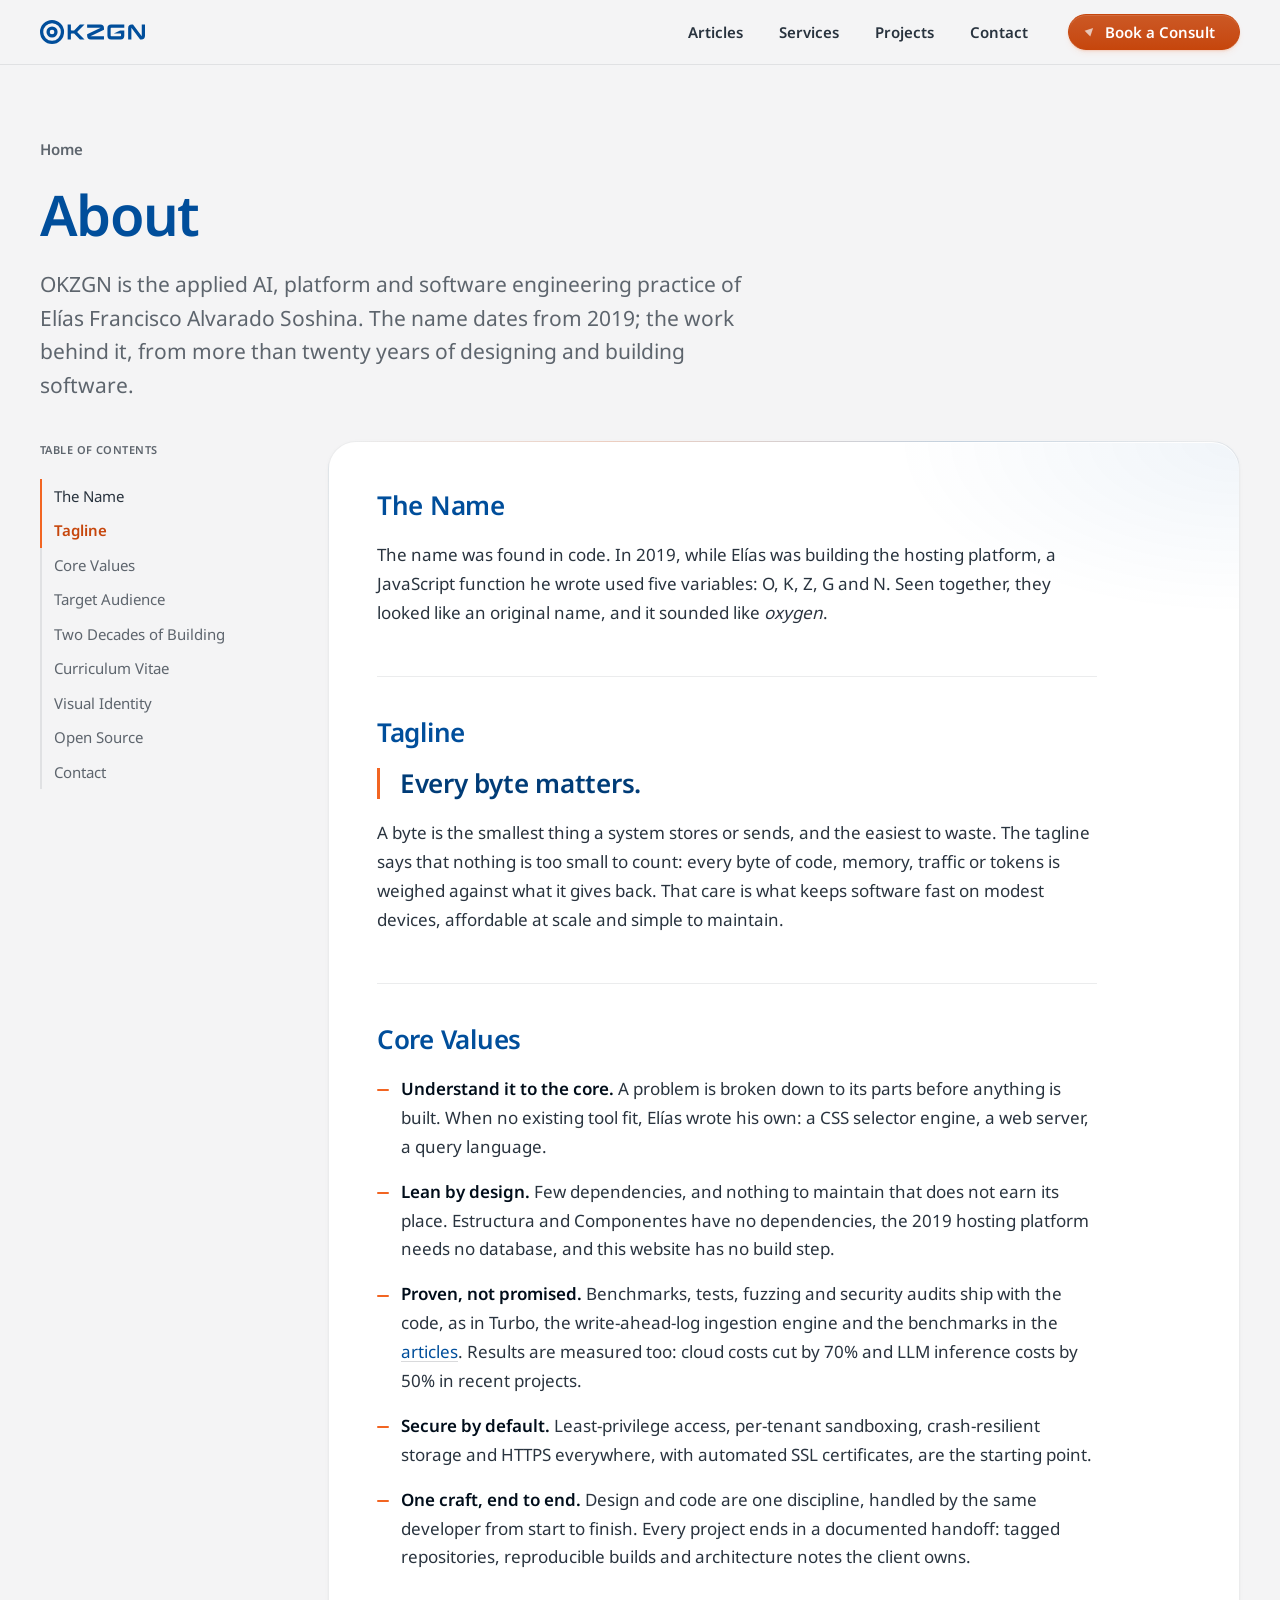
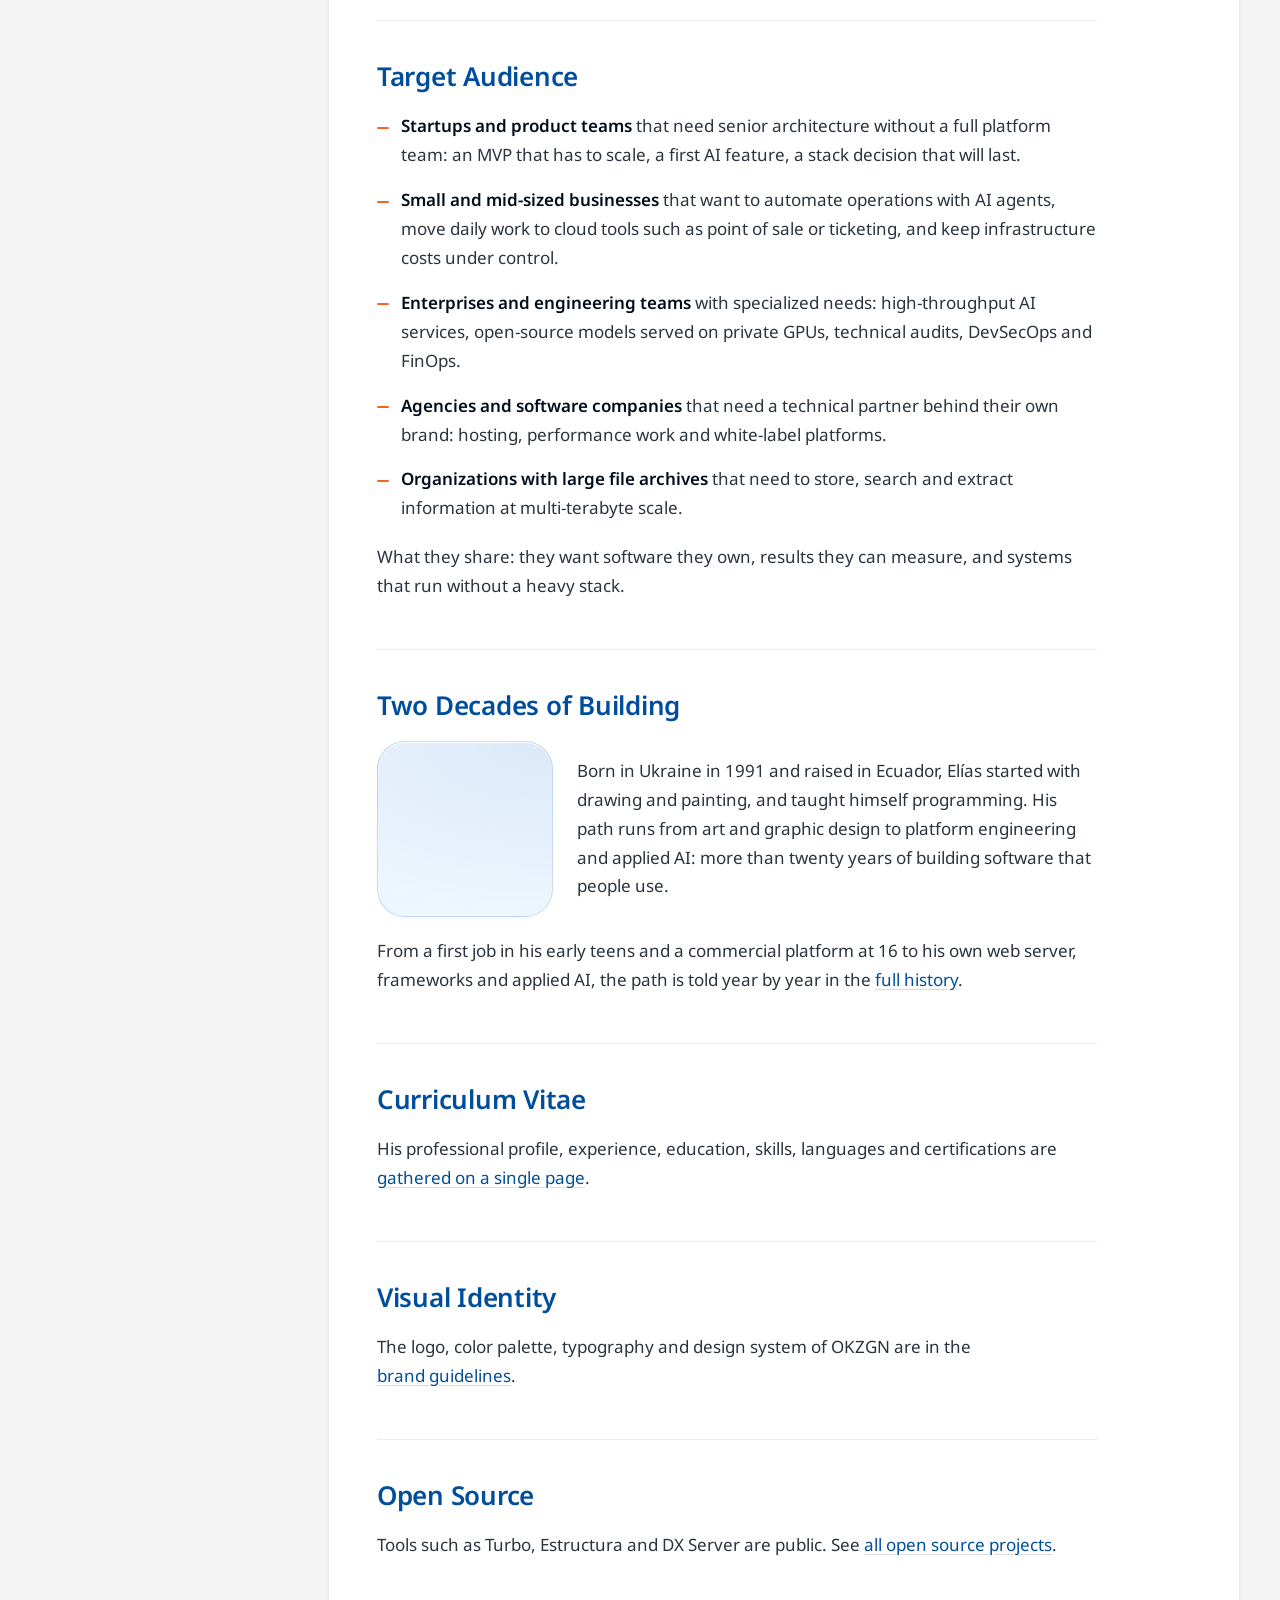
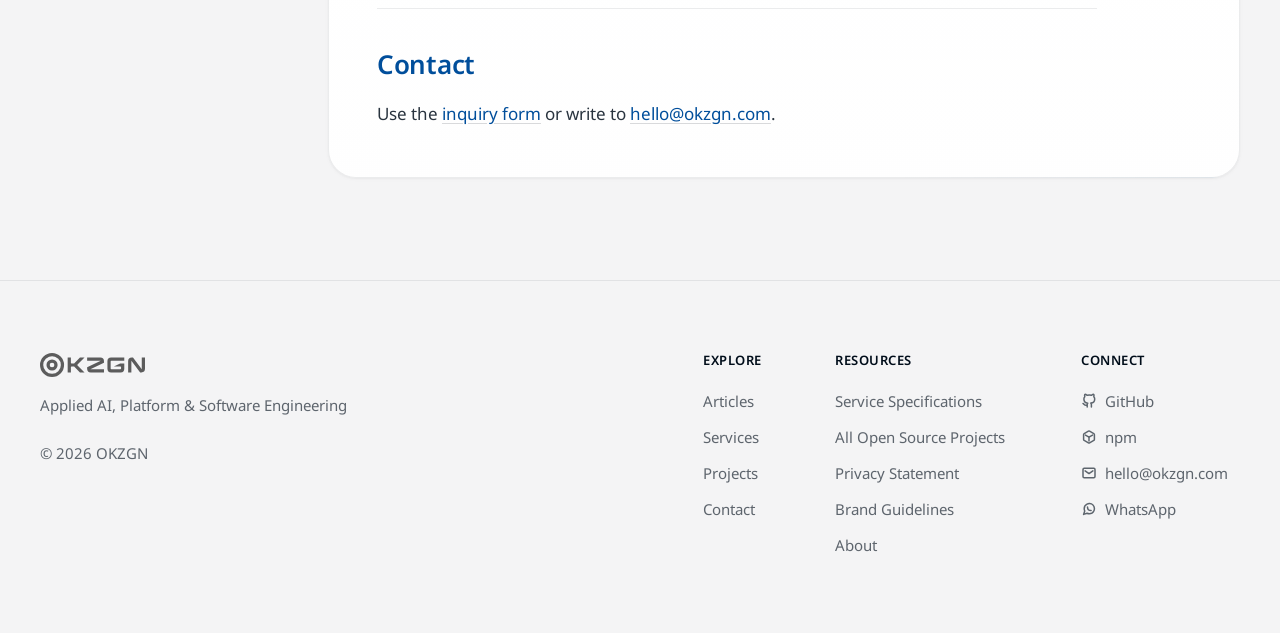
==== commit 836fb9c7: "Website update." ====
--- a/about/index.html
+++ b/about/index.html
@@ -9,7 +9,7 @@
 	<link rel="canonical" href="https://okzgn.com/about/">
 
 	<meta name="viewport" content="width=device-width, initial-scale=1.0">
-	<meta name="description" content="OKZGN, the applied AI, platform and software engineering practice of Elías Francisco Alvarado Soshina: profile, values, clients, visual identity and history.">
+	<meta name="description" content="OKZGN, the applied AI, platform and software engineering practice of Elías Francisco Alvarado Soshina: name, tagline, values and target audience, with links to its history, curriculum vitae and brand guidelines.">
 	<meta name="robots" content="index, follow, max-image-preview:large">
 	<meta name="author" content="OKZGN">
 
@@ -20,7 +20,7 @@
 	<meta http-equiv="Content-Security-Policy" content="default-src 'self'; img-src 'self'; child-src 'none'; style-src 'self'; script-src 'self'">
 
 	<meta property="og:title" content="About | OKZGN">
-	<meta property="og:description" content="OKZGN, the applied AI, platform and software engineering practice of Elías Francisco Alvarado Soshina: profile, values, clients, visual identity and history.">
+	<meta property="og:description" content="OKZGN, the applied AI, platform and software engineering practice of Elías Francisco Alvarado Soshina: name, tagline, values and target audience, with links to its history, curriculum vitae and brand guidelines.">
 	<meta property="og:image" content="https://okzgn.com/landscape.png">
 	<meta property="og:url" content="https://okzgn.com/about/">
 	<meta property="og:site_name" content="OKZGN">
@@ -29,7 +29,7 @@
 
 	<meta name="twitter:card" content="summary_large_image">
 	<meta name="twitter:title" content="About | OKZGN">
-	<meta name="twitter:description" content="OKZGN, the applied AI, platform and software engineering practice of Elías Francisco Alvarado Soshina: profile, values, clients, visual identity and history.">
+	<meta name="twitter:description" content="OKZGN, the applied AI, platform and software engineering practice of Elías Francisco Alvarado Soshina: name, tagline, values and target audience, with links to its history, curriculum vitae and brand guidelines.">
 	<meta name="twitter:image" content="https://okzgn.com/landscape.png">
 
 	<link rel="preload" href="../style_commons.css" as="style">
@@ -49,7 +49,7 @@
 			"@id": "https://okzgn.com/about/"
 		},
 		"headline": "About",
-		"description": "OKZGN, the applied AI, platform and software engineering practice of Elías Francisco Alvarado Soshina: profile, values, clients, visual identity and history.",
+		"description": "OKZGN, the applied AI, platform and software engineering practice of Elías Francisco Alvarado Soshina: name, tagline, values and target audience, with links to its history, curriculum vitae and brand guidelines.",
 		"image": "https://okzgn.com/landscape.png",
 		"url": "https://okzgn.com/about/",
 		"inLanguage": "en",
@@ -57,10 +57,85 @@
 			"@type": "Person",
 			"name": "Elías Francisco Alvarado Soshina",
 			"url": "https://okzgn.com",
-			"jobTitle": "Applied AI, Platform & Software Developer",
+			"jobTitle": "Senior Software Developer",
+			"birthDate": "1991",
+			"birthPlace": {
+				"@type": "Country",
+				"name": "Ukraine"
+			},
 			"sameAs": [
 				"https://github.com/okzgn",
-				"https://www.npmjs.com/~elias_a_soshina"
+				"https://www.npmjs.com/~elias_a_soshina",
+				"https://www.linkedin.com/in/elias-alvarado-soshina",
+				"https://platzi.com/p/OKZGN/"
+			],
+			"hasCredential": [
+				{
+					"@type": "EducationalOccupationalCredential",
+					"name": "Escuela de Desarrollo Web",
+					"credentialCategory": "certificate",
+					"dateCreated": "2021-01-16",
+					"recognizedBy": {
+						"@type": "Organization",
+						"name": "Platzi",
+						"url": "https://platzi.com"
+					}
+				},
+				{
+					"@type": "EducationalOccupationalCredential",
+					"name": "Escuela de JavaScript",
+					"credentialCategory": "certificate",
+					"dateCreated": "2021-01",
+					"recognizedBy": {
+						"@type": "Organization",
+						"name": "Platzi",
+						"url": "https://platzi.com"
+					}
+				},
+				{
+					"@type": "EducationalOccupationalCredential",
+					"name": "Desarrollo de Apps con React Native",
+					"credentialCategory": "certificate",
+					"dateCreated": "2021-01-23",
+					"recognizedBy": {
+						"@type": "Organization",
+						"name": "Platzi",
+						"url": "https://platzi.com"
+					}
+				},
+				{
+					"@type": "EducationalOccupationalCredential",
+					"name": "Desarrollo con Vue.js",
+					"credentialCategory": "certificate",
+					"dateCreated": "2021-01-24",
+					"recognizedBy": {
+						"@type": "Organization",
+						"name": "Platzi",
+						"url": "https://platzi.com"
+					}
+				},
+				{
+					"@type": "EducationalOccupationalCredential",
+					"name": "Frontend con React.js",
+					"credentialCategory": "certificate",
+					"dateCreated": "2021-02-03",
+					"recognizedBy": {
+						"@type": "Organization",
+						"name": "Platzi",
+						"url": "https://platzi.com"
+					}
+				},
+				{
+					"@type": "EducationalOccupationalCredential",
+					"name": "Desarrollo Backend con JavaScript",
+					"credentialCategory": "certificate",
+					"dateCreated": "2021-02-15",
+					"recognizedBy": {
+						"@type": "Organization",
+						"name": "Platzi",
+						"url": "https://platzi.com"
+					}
+				}
 			]
 		},
 		"publisher": {
@@ -68,7 +143,7 @@
 			"name": "OKZGN",
 			"url": "https://okzgn.com",
 			"foundingDate": "2019",
-			"slogan": "Less overhead. More intelligence.",
+			"slogan": "Every byte matters.",
 			"logo": {
 				"@type": "ImageObject",
 				"url": "https://okzgn.com/icon.png"
@@ -106,27 +181,23 @@
 			</nav>
 			<article class="card">
 				<div class="paragraphs">
-					<h2>Professional Profile</h2>
-					<p>OKZGN is an independent practice that designs, builds and runs every layer of a digital product: AI agents and models, architecture and audits, web and mobile apps, infrastructure, and the DevOps and FinOps work that keeps them fast and affordable.</p>
-					<p>Elías leads every engagement himself, from the first conversation to the handoff, and much of the tooling behind the work is open source. See the full catalog in the <a href="/#services">services section</a>.</p>
-
 					<h2>The Name</h2>
-					<p>OKZGN comes from the word <i>oxygen</i>, reduced to the letters of its sound: O, K, Z, G, N. Like O<sub>2</sub>, it stands for what a system cannot run without and never notices while everything works.</p>
+					<p>The name was found in code. In 2019, while Elías was building the hosting platform, a JavaScript function he wrote used five variables: O, K, Z, G and N. Seen together, they looked like an original name, and it sounded like <i>oxygen</i>.</p>
 
 					<h2>Tagline</h2>
-					<p class="about-tagline">Less overhead. More intelligence.</p>
-					<p>Overhead is what a system carries without needing it: dependencies, idle servers, manual steps, wasted tokens. OKZGN removes it and invests the savings in the part that thinks. The line extends the first tagline, <i>Every byte matters</i>, from code to whole systems.</p>
+					<p class="about-tagline">Every byte matters.</p>
+					<p>A byte is the smallest thing a system stores or sends, and the easiest to waste. The tagline says that nothing is too small to count: every byte of code, memory, traffic or tokens is weighed against what it gives back. That care is what keeps software fast on modest devices, affordable at scale and simple to maintain.</p>
 
 					<h2>Core Values</h2>
 					<ul class="lines">
 						<li><b>Understand it to the core.</b> A problem is broken down to its parts before anything is built. When no existing tool fit, Elías wrote his own: a CSS selector engine, a web server, a query language.</li>
 						<li><b>Lean by design.</b> Few dependencies, and nothing to maintain that does not earn its place. Estructura and Componentes have no dependencies, the 2019 hosting platform needs no database, and this website has no build step.</li>
-						<li><b>Proven, not promised.</b> Benchmarks, tests, fuzzing and security audits ship with the code, as in Turbo, the write-ahead-log ingestion engine and the benchmarks in the <a href="/#articles">articles</a>.</li>
-						<li><b>Secure by default.</b> Least-privilege access, per-tenant sandboxing and crash-resilient storage are the starting point. Credentials are never shared over chat.</li>
-						<li><b>One craft, end to end.</b> Design and code are one discipline, handled by the same engineer from start to finish. Every project ends in a documented handoff: tagged repositories, reproducible builds and architecture notes the client owns.</li>
-					</ul>
-
-					<h2>Ideal Clients</h2>
+						<li><b>Proven, not promised.</b> Benchmarks, tests, fuzzing and security audits ship with the code, as in Turbo, the write-ahead-log ingestion engine and the benchmarks in the <a href="/#articles">articles</a>. Results are measured too: cloud costs cut by 70% and LLM inference costs by 50% in recent projects.</li>
+						<li><b>Secure by default.</b> Least-privilege access, per-tenant sandboxing, crash-resilient storage and HTTPS everywhere, with automated SSL certificates, are the starting point.</li>
+						<li><b>One craft, end to end.</b> Design and code are one discipline, handled by the same developer from start to finish. Every project ends in a documented handoff: tagged repositories, reproducible builds and architecture notes the client owns.</li>
+					</ul>
+
+					<h2>Target Audience</h2>
 					<ul class="lines">
 						<li><b>Startups and product teams</b> that need senior architecture without a full platform team: an MVP that has to scale, a first AI feature, a stack decision that will last.</li>
 						<li><b>Small and mid-sized businesses</b> that want to automate operations with AI agents, move daily work to cloud tools such as point of sale or ticketing, and keep infrastructure costs under control.</li>
@@ -141,111 +212,15 @@
 						<figure class="about-portrait">
 							<img src="../elias.webp" width="800" height="800" alt="Portrait of Elías Francisco Alvarado Soshina, founder of OKZGN" loading="lazy" decoding="async">
 						</figure>
-						<p>Elías is self-taught. His path runs from graphic design to platform engineering and applied AI: a little over twenty years of building software that people use.</p>
+						<p>Born in Ukraine in 1991 and raised in Ecuador, Elías started with drawing and painting, and taught himself programming. His path runs from art and graphic design to platform engineering and applied AI: more than twenty years of building software that people use.</p>
 					</div>
-					<p>The milestones below come from his archive of preserved and published projects, from his teenage work to the tools OKZGN uses today.</p>
-					<ol class="timeline">
-						<li>
-							<span class="timeline-year">2005–2006</span>
-							<p><b>Design first, then code.</b> At 14 he teaches himself graphic design in Photoshop (icons, color palettes, small interface kits), then the HTML, CSS and JavaScript to make those designs work, and PHP.</p>
-						</li>
-						<li>
-							<span class="timeline-year">2008</span>
-							<p><b>A first client.</b> Still a teenager, he writes a search engine that runs entirely in the browser, with ranking, "did you mean" suggestions and pagination. The same year he builds his first commercial system: the web platform of a karaoke software company, with a reseller network, credits, offline license activation and a searchable catalog of nearly 3,000 songs. He already signs his work, under the first of several names before OKZGN.</p>
-						</li>
-						<li>
-							<span class="timeline-year">2010</span>
-							<p><b>The client comes back.</b> After a change of name, the same company returns, and he rebuilds the platform around a shared core, with AJAX, a reseller portal and white-label sites that distributors run on their own domains.</p>
-						</li>
-						<li>
-							<span class="timeline-year">2011</span>
-							<p><b>A system for a classroom.</b> A university student in Quito commissions a learning platform for his class: students upload their assignments, the teacher grades them without reloading the page, and an administrator moderates a shared wall. Elías designs the whole visual identity himself.</p>
-						</li>
-						<li>
-							<span class="timeline-year">2011–2013</span>
-							<p><b>Writing his own tools.</b> Instead of only using libraries, he builds them: Xleepr, a CSS selector engine for browsers that lacked one; Default 7, a framework for Windows desktop apps made with web technologies; and JustBikers, a cycling social network with its own window and dialog system and a media manager.</p>
-						</li>
-						<li>
-							<span class="timeline-year">2014–2016</span>
-							<p><b>Working with data.</b> Alongside a steady stream of PHP websites, he writes scrapers that collect Bible texts from many sources and turns them into one consistent dataset.</p>
-						</li>
-						<li>
-							<span class="timeline-year">2017</span>
-							<p><b>From raw data to a product.</b> That dataset becomes VB, a Bible reader and search tool that runs in the browser without a server and understands references such as "Gen 1:1-5; 2:1-3" across all 66 books.</p>
-						</li>
-						<li>
-							<span class="timeline-year">2019</span>
-							<p><b>The name OKZGN, and a hosting platform.</b> After several earlier names, his practice becomes OKZGN. He builds a multi-tenant hosting platform with instant site provisioning, bandwidth and disk quotas, a built-in firewall and a control panel for every site, all without a database. He maintains it until 2023.</p>
-						</li>
-						<li>
-							<span class="timeline-year">2020</span>
-							<p><b>A query language of his own.</b> A directory search tool lets users filter records with prefixes, ranges and regular expressions, then export the results to Excel.</p>
-						</li>
-						<li>
-							<span class="timeline-year">2021–2023</span>
-							<p><b>Retooling.</b> He learns Go, Node, Angular, React and progressive web apps, writes Turbo, his own web server, and redesigns OKZGN's services from the ground up.</p>
-						</li>
-						<li>
-							<span class="timeline-year">2024–2025</span>
-							<p><b>Designing frameworks.</b> Emerald, a type and DOM library he had refined since 2016, and Componentes, a component system with no build step, lead to Estructura, a framework built on multiple dispatch and published on npm in 2025.</p>
-						</li>
-						<li>
-							<span class="timeline-year">2026</span>
-							<p><b>Open source, and the archive.</b> Turbo goes open source with tests, fuzzing and security audits; Estructura gains a family of extensions; the DX libraries reach npm; and the 2019 hosting platform is rewritten in Rust with per-tenant sandboxing. Applied AI becomes a core part of OKZGN's work, and his projects from 2008 onward are published, so the whole path can be read in code in the <a href="/projects/all-open-source-projects/">projects list</a>.</p>
-						</li>
-					</ol>
-					<p>The names changed over the years; the principles in <a href="#core-values">Core Values</a> did not. Since 2019, the name is OKZGN.</p>
+					<p>From a first job in his early teens and a commercial platform at 16 to his own web server, frameworks and applied AI, the path is told year by year in the <a href="/about/history/">full history</a>.</p>
+
+					<h2>Curriculum Vitae</h2>
+					<p>His professional profile, experience, education, skills, languages and certifications are <a href="/about/cv/">gathered on a single page</a>.</p>
 
 					<h2>Visual Identity</h2>
-					<p>The basics of how OKZGN looks, so that every page, document and product reads as one brand.</p>
-
-					<h3>Logo</h3>
-					<div class="about-logo">
-						<figure class="about-logo-tile is-light"><img src="../okzgn_logo_desktop.svg" width="305" height="70" alt="OKZGN logotype in OKZGN Blue on a light background" loading="lazy" decoding="async"></figure>
-						<figure class="about-logo-tile is-dark"><img src="../okzgn_logo_desktop.svg" width="305" height="70" alt="OKZGN logotype in white on a dark background" loading="lazy" decoding="async"></figure>
-						<figure class="about-logo-tile is-light is-symbol"><img src="../icon.png" width="200" height="200" alt="OKZGN symbol: the O of the logotype, two concentric rings" loading="lazy" decoding="async"></figure>
-					</div>
-					<p>The logotype is drawn on a geometric grid, not set in a typeface: one stroke width, equal letter widths, rounded outer corners and a G with its bar cut at a fixed angle. The O sets the proportions: its diameter is the cap height times the golden ratio, drawn as two concentric rings around an open center. On its own, the O is the symbol, used as the favicon and app icon.</p>
-					<ul class="lines lines-condensed">
-						<li>OKZGN Blue on light backgrounds; white on dark ones. Never orange, gradients, shadows or outlines.</li>
-						<li>Clear space on every side at least as wide as one ring of the O.</li>
-						<li>Never stretched, rotated or retyped in a font.</li>
-						<li>Where the full logotype would be under 24 px tall, the symbol is used alone.</li>
-					</ul>
-
-					<h3>Color Palette</h3>
-					<p>Neutrals carry most of the page, blue gives the identity, and orange marks only actions and live states: roughly 70, 20 and 10 percent.</p>
-					<ul class="about-swatches" role="list">
-						<li><span class="about-swatch is-blue"></span><b>OKZGN Blue</b><span class="about-hex">#004E9B</span><small>Logo, headings, links, primary buttons.</small></li>
-						<li><span class="about-swatch is-blue-bright"></span><b>Bright Blue</b><span class="about-hex">#0065CA</span><small>Active and completed states.</small></li>
-						<li><span class="about-swatch is-blue-deep"></span><b>Deep Blue</b><span class="about-hex">#002447</span><small>Base of dark-mode surfaces.</small></li>
-						<li><span class="about-swatch is-sky"></span><b>Sky</b><span class="about-hex">#B8DBFF</span><small>The brand blue in dark mode.</small></li>
-						<li><span class="about-swatch is-orange"></span><b>Signal Orange</b><span class="about-hex">#F26522</span><small>Accent: calls to action, highlights, live states.</small></li>
-						<li><span class="about-swatch is-orange-text"></span><b>Burnt Orange</b><span class="about-hex">#C6460C</span><small>Orange text and buttons on light backgrounds.</small></li>
-						<li><span class="about-swatch is-ink"></span><b>Ink</b><span class="about-hex">#000D1A</span><small>Text in light mode, background in dark mode.</small></li>
-						<li><span class="about-swatch is-paper"></span><b>Paper</b><span class="about-hex">#F4F4F5</span><small>Background in light mode, text in dark mode.</small></li>
-					</ul>
-
-					<h3>Typography</h3>
-					<div class="about-type">
-						<div class="about-type-card"><span class="about-type-sample" aria-hidden="true">Aa</span><b>Noto Sans</b><small>Regular and SemiBold. Headings, interface and body text.</small></div>
-						<div class="about-type-card"><span class="about-type-sample is-mono" aria-hidden="true">Aa</span><b>Noto Sans Mono</b><small>Regular. Code, data, labels and figures.</small></div>
-					</div>
-					<ul class="lines lines-condensed">
-						<li><b>Display and headings:</b> SemiBold with tight tracking (−0.03 em on display titles, −0.01 em on headings). Display titles scale from 40 to 72 px, section titles from 30 to 44 px.</li>
-						<li><b>Body:</b> Regular at 16 to 17 px, with a line height of 1.6, or 1.7 for long reading.</li>
-						<li><b>Labels:</b> 13 px with slightly open tracking (+0.04 em).</li>
-					</ul>
-
-					<h3>Design System</h3>
-					<ul class="lines lines-condensed">
-						<li><b>Tokens:</b> every color, shadow, radius, size and duration is a named token; the light and dark themes are the same tokens with different values.</li>
-						<li><b>Surfaces:</b> white cards on Paper in light mode, deep-blue cards on Ink in dark mode, with a 1 px hairline, a soft shadow and a faint top highlight. Blue-tinted and orange-tinted variants mark featured content.</li>
-						<li><b>Shape:</b> corner radii on a fixed scale of 6, 8, 14, 20 and 28 px; buttons, tags and badges are pills.</li>
-						<li><b>Spacing:</b> a 4 px base scale (4, 8, 12, 16, 24, 32, 48 px), content up to 1200 px wide, and reading columns of about 72 characters.</li>
-						<li><b>Icons:</b> line icons with one stroke weight and round ends, in OKZGN Blue (Sky in dark mode). Small interface icons take the color of the text around them.</li>
-						<li><b>Motion:</b> short transitions (about 0.2 s) with a slight spring on presses and checks. Every animation respects the reduced-motion setting.</li>
-					</ul>
+					<p>The logo, color palette, typography and design system of OKZGN are in the <a href="/about/brand/">brand guidelines</a>.</p>
 
 					<h2>Open Source</h2>
 					<p>Tools such as Turbo, Estructura and DX Server are public. See <a href="/projects/all-open-source-projects/">all open source projects</a>.</p>
@@ -279,6 +254,7 @@
 						<li><a href="/service-specifications/">Service Specifications</a></li>
 						<li><a href="/projects/all-open-source-projects/">All Open Source Projects</a></li>
 						<li><a href="/privacy/">Privacy Statement</a></li>
+						<li><a href="/about/brand/">Brand Guidelines</a></li>
 						<li><a href="/about/">About</a></li>
 					</ul>
 				</div>
--- a/style_commons.css
+++ b/style_commons.css
@@ -1064,7 +1064,9 @@
     .site-nav a[href$="#articles"] { --nav-icon: url('data/35_nav_articles.svg'); }
     .site-nav a[href$="#services"] { --nav-icon: url('data/36_nav_services.svg'); }
     .site-nav a[href$="#projects"] { --nav-icon: url('data/37_nav_projects.svg'); }
-    .site-nav a[href$="#contact"] { --nav-icon: url('data/38_nav_contact.svg'); }
+    /* The contact icon was redrawn under the same file name; the version query makes browsers and
+       caches fetch the new drawing instead of a stored copy of the old one. */
+    .site-nav a[href$="#contact"] { --nav-icon: url('data/38_nav_contact.svg?v=2'); }
 
     .site-header.open .site-nav {
         display: flex;
@@ -1163,19 +1165,13 @@
 /* Connect links: an icon before the label, picked by the link target, so the footer markup in every
    page stays as is. The SVG works as a mask, so the icon takes the link color (and its hover color).
    The icons live in data/ (31_github, 32_npm, 33_email, 34_whatsapp). */
-.footer-col a[href^="https://github.com/"],
-.footer-col a[href^="https://www.npmjs.com/"],
-.footer-col a[href^="mailto:"],
-.footer-col a[href^="https://wa.me/"] {
+.footer-col a:is([href^="https://github.com/"], [href^="https://www.npmjs.com/"], [href^="mailto:"], [href^="https://wa.me/"]) {
     display: inline-flex;
     align-items: center;
     gap: var(--space-2);
 }
 
-.footer-col a[href^="https://github.com/"]::before,
-.footer-col a[href^="https://www.npmjs.com/"]::before,
-.footer-col a[href^="mailto:"]::before,
-.footer-col a[href^="https://wa.me/"]::before {
+.footer-col a:is([href^="https://github.com/"], [href^="https://www.npmjs.com/"], [href^="mailto:"], [href^="https://wa.me/"])::before {
     content: '';
     flex: none;
     width: 1rem;
@@ -1203,7 +1199,8 @@
     }
 }
 
-/* Phones: Explore and Connect share a row; Resources, with the longest links, gets a full row below. */
+/* Phones: Explore and Connect share a row; Resources (the second column, with the longest links) gets
+   a full row below them. */
 @media screen and (max-width: 560px) {
     .footer-col:nth-child(3) {
         grid-column: 1 / -1;
--- a/subpages.css
+++ b/subpages.css
@@ -378,6 +378,69 @@
     margin-top: var(--space-2);
 }
 
+/* Key-value table (service specifications, privacy contact, CV details and skills, brand specs): a
+   definition list with a hairline between rows only, none above the first or below the last. The
+   rows are display: contents, so every label and value share one grid. The space between the
+   columns is the label's own right padding, not a grid gap, so each hairline runs unbroken under the
+   label, the space and the value. The label column has one fixed width in every table (11rem of text
+   plus the space), so the values line up from section to section (a longer label wraps); on phones
+   each label sits above its value. */
+.key-values {
+    display: grid;
+    grid-template-columns: calc(11rem + var(--space-6)) 1fr;
+    line-height: var(--lh-body);
+}
+
+.key-values > div {
+    display: contents;
+}
+
+.key-values dt,
+.key-values dd {
+    margin: 0;
+    padding: var(--space-2) 0;
+    border-top: 1px solid var(--border);
+}
+
+.key-values dt {
+    padding-right: var(--space-6);
+    color: var(--muted);
+}
+
+.key-values dd {
+    color: var(--text);
+}
+
+.key-values > div:first-child > dt,
+.key-values > div:first-child > dd {
+    padding-top: 0;
+    border-top: 0;
+}
+
+.key-values > div:last-child > dt,
+.key-values > div:last-child > dd {
+    padding-bottom: 0;
+}
+
+@media screen and (max-width: 560px) {
+    .key-values {
+        grid-template-columns: 1fr;
+    }
+
+    .key-values dt {
+        padding-right: 0;
+        padding-bottom: 0;
+    }
+
+    /* The value sits right under its label, also in the first row. */
+    .key-values > div > dd,
+    .key-values > div:first-child > dd {
+        padding-top: var(--space-0-5);
+        border-top: 0;
+    }
+}
+
+
 .rounded-box {
     margin: var(--space-3) 0;
     padding: var(--space-4);
--- a/style_commons.css
+++ b/style_commons.css
@@ -1064,7 +1064,9 @@
     .site-nav a[href$="#articles"] { --nav-icon: url('data/35_nav_articles.svg'); }
     .site-nav a[href$="#services"] { --nav-icon: url('data/36_nav_services.svg'); }
     .site-nav a[href$="#projects"] { --nav-icon: url('data/37_nav_projects.svg'); }
-    .site-nav a[href$="#contact"] { --nav-icon: url('data/38_nav_contact.svg'); }
+    /* The contact icon was redrawn under the same file name; the version query makes browsers and
+       caches fetch the new drawing instead of a stored copy of the old one. */
+    .site-nav a[href$="#contact"] { --nav-icon: url('data/38_nav_contact.svg?v=2'); }
 
     .site-header.open .site-nav {
         display: flex;
@@ -1163,19 +1165,13 @@
 /* Connect links: an icon before the label, picked by the link target, so the footer markup in every
    page stays as is. The SVG works as a mask, so the icon takes the link color (and its hover color).
    The icons live in data/ (31_github, 32_npm, 33_email, 34_whatsapp). */
-.footer-col a[href^="https://github.com/"],
-.footer-col a[href^="https://www.npmjs.com/"],
-.footer-col a[href^="mailto:"],
-.footer-col a[href^="https://wa.me/"] {
+.footer-col a:is([href^="https://github.com/"], [href^="https://www.npmjs.com/"], [href^="mailto:"], [href^="https://wa.me/"]) {
     display: inline-flex;
     align-items: center;
     gap: var(--space-2);
 }
 
-.footer-col a[href^="https://github.com/"]::before,
-.footer-col a[href^="https://www.npmjs.com/"]::before,
-.footer-col a[href^="mailto:"]::before,
-.footer-col a[href^="https://wa.me/"]::before {
+.footer-col a:is([href^="https://github.com/"], [href^="https://www.npmjs.com/"], [href^="mailto:"], [href^="https://wa.me/"])::before {
     content: '';
     flex: none;
     width: 1rem;
@@ -1203,7 +1199,8 @@
     }
 }
 
-/* Phones: Explore and Connect share a row; Resources, with the longest links, gets a full row below. */
+/* Phones: Explore and Connect share a row; Resources (the second column, with the longest links) gets
+   a full row below them. */
 @media screen and (max-width: 560px) {
     .footer-col:nth-child(3) {
         grid-column: 1 / -1;
--- a/subpages.css
+++ b/subpages.css
@@ -378,6 +378,69 @@
     margin-top: var(--space-2);
 }
 
+/* Key-value table (service specifications, privacy contact, CV details and skills, brand specs): a
+   definition list with a hairline between rows only, none above the first or below the last. The
+   rows are display: contents, so every label and value share one grid. The space between the
+   columns is the label's own right padding, not a grid gap, so each hairline runs unbroken under the
+   label, the space and the value. The label column has one fixed width in every table (11rem of text
+   plus the space), so the values line up from section to section (a longer label wraps); on phones
+   each label sits above its value. */
+.key-values {
+    display: grid;
+    grid-template-columns: calc(11rem + var(--space-6)) 1fr;
+    line-height: var(--lh-body);
+}
+
+.key-values > div {
+    display: contents;
+}
+
+.key-values dt,
+.key-values dd {
+    margin: 0;
+    padding: var(--space-2) 0;
+    border-top: 1px solid var(--border);
+}
+
+.key-values dt {
+    padding-right: var(--space-6);
+    color: var(--muted);
+}
+
+.key-values dd {
+    color: var(--text);
+}
+
+.key-values > div:first-child > dt,
+.key-values > div:first-child > dd {
+    padding-top: 0;
+    border-top: 0;
+}
+
+.key-values > div:last-child > dt,
+.key-values > div:last-child > dd {
+    padding-bottom: 0;
+}
+
+@media screen and (max-width: 560px) {
+    .key-values {
+        grid-template-columns: 1fr;
+    }
+
+    .key-values dt {
+        padding-right: 0;
+        padding-bottom: 0;
+    }
+
+    /* The value sits right under its label, also in the first row. */
+    .key-values > div > dd,
+    .key-values > div:first-child > dd {
+        padding-top: var(--space-0-5);
+        border-top: 0;
+    }
+}
+
+
 .rounded-box {
     margin: var(--space-3) 0;
     padding: var(--space-4);
--- a/about/style.css
+++ b/about/style.css
@@ -1,5 +1,8 @@
-/* About page: founder profile, career timeline and visual identity guide. Uses only shared tokens, so
-   the dark theme follows from style_commons.css without a block of its own. */
+/* About section: shared by /about/ (portrait, tagline), /about/history/ (portrait and timeline),
+   /about/cv/ (timelines) and /about/brand/ (logo, palette, typography). Uses only shared
+   tokens, so the dark theme follows from style_commons.css without a block of its own. Blocks nested
+   in the article sit on the inset surface, like .inset-card, without its hover state: they are not
+   interactive. */
 
 /* Profile: the cut-out portrait stands on the bottom edge of a cool card, next to the intro. */
 .about-profile {
@@ -33,17 +36,17 @@
     padding: 0;
 }
 
-.timeline li {
+.timeline > li {
     position: relative;
     padding-left: var(--space-8);
     padding-bottom: var(--space-7);
 }
 
-.timeline li:last-child {
+.timeline > li:last-child {
     padding-bottom: 0;
 }
 
-.timeline li::before {
+.timeline > li::before {
     content: '';
     position: absolute;
     left: calc(0.375rem - 1px);
@@ -54,11 +57,11 @@
     background: var(--border-strong);
 }
 
-.timeline li:last-child::before {
+.timeline > li:last-child::before {
     display: none;
 }
 
-.timeline li::after {
+.timeline > li::after {
     content: '';
     position: absolute;
     left: 0;
@@ -84,11 +87,23 @@
     margin-top: var(--space-1);
 }
 
+/* Curriculum vitae: an entry may carry its own bullet list (the direct-child selectors above keep the
+   timeline dots off these items). */
+.timeline > li > .lines {
+    margin-top: var(--space-3);
+}
+
+/* Curriculum vitae: the PDF button under the summary (cv-pdf.js shows it; it stays hidden without
+   JavaScript). */
+.cv-actions {
+    margin-top: var(--space-6);
+}
+
 /* Tagline: set large, in the title tone, behind an accent rule. */
 .paragraphs .about-tagline {
     padding-left: var(--space-5);
     border-left: 3px solid var(--accent);
-    font-size: clamp(1.5rem, 1.5vw + 1.1rem, 2.125rem);
+    font-size: var(--fs-2xl);
     font-weight: bold;
     line-height: var(--lh-tight);
     letter-spacing: var(--ls-heading);
@@ -154,8 +169,7 @@
     padding: var(--space-2) var(--space-2) var(--space-3);
     border-radius: var(--r-md);
     border: 1px solid var(--border);
-    background: var(--surface);
-    box-shadow: var(--card-shine), var(--sh-1);
+    background: var(--surface-2);
     line-height: var(--lh-ui);
 }
 
@@ -212,14 +226,13 @@
     padding: var(--space-5);
     border-radius: var(--r-lg);
     border: 1px solid var(--border);
-    background: var(--card-fill);
-    box-shadow: var(--card-shine), var(--sh-1);
+    background: var(--surface-2);
     line-height: var(--lh-ui);
 }
 
 .about-type-sample {
     margin-bottom: var(--space-2);
-    font-size: 3.25rem;
+    font-size: var(--fs-h2);
     font-weight: bold;
     line-height: 1;
     letter-spacing: var(--ls-display);
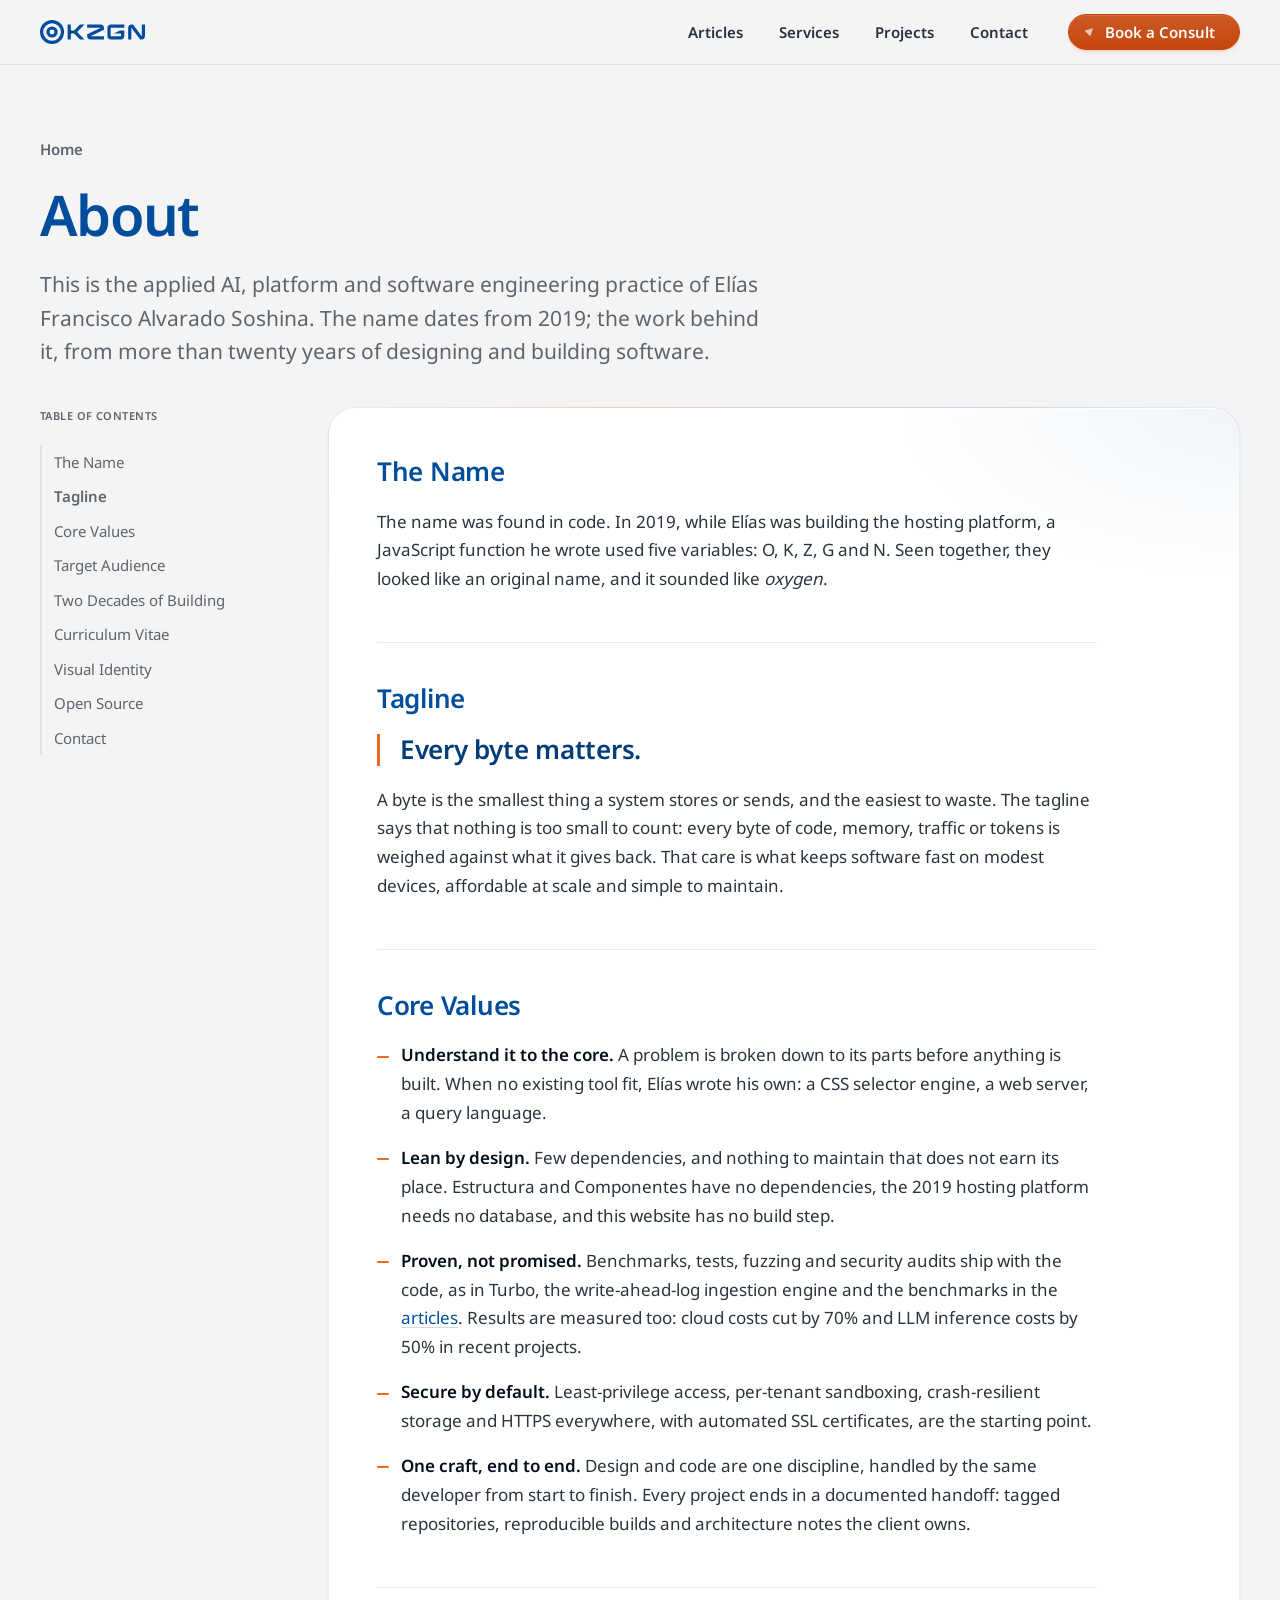
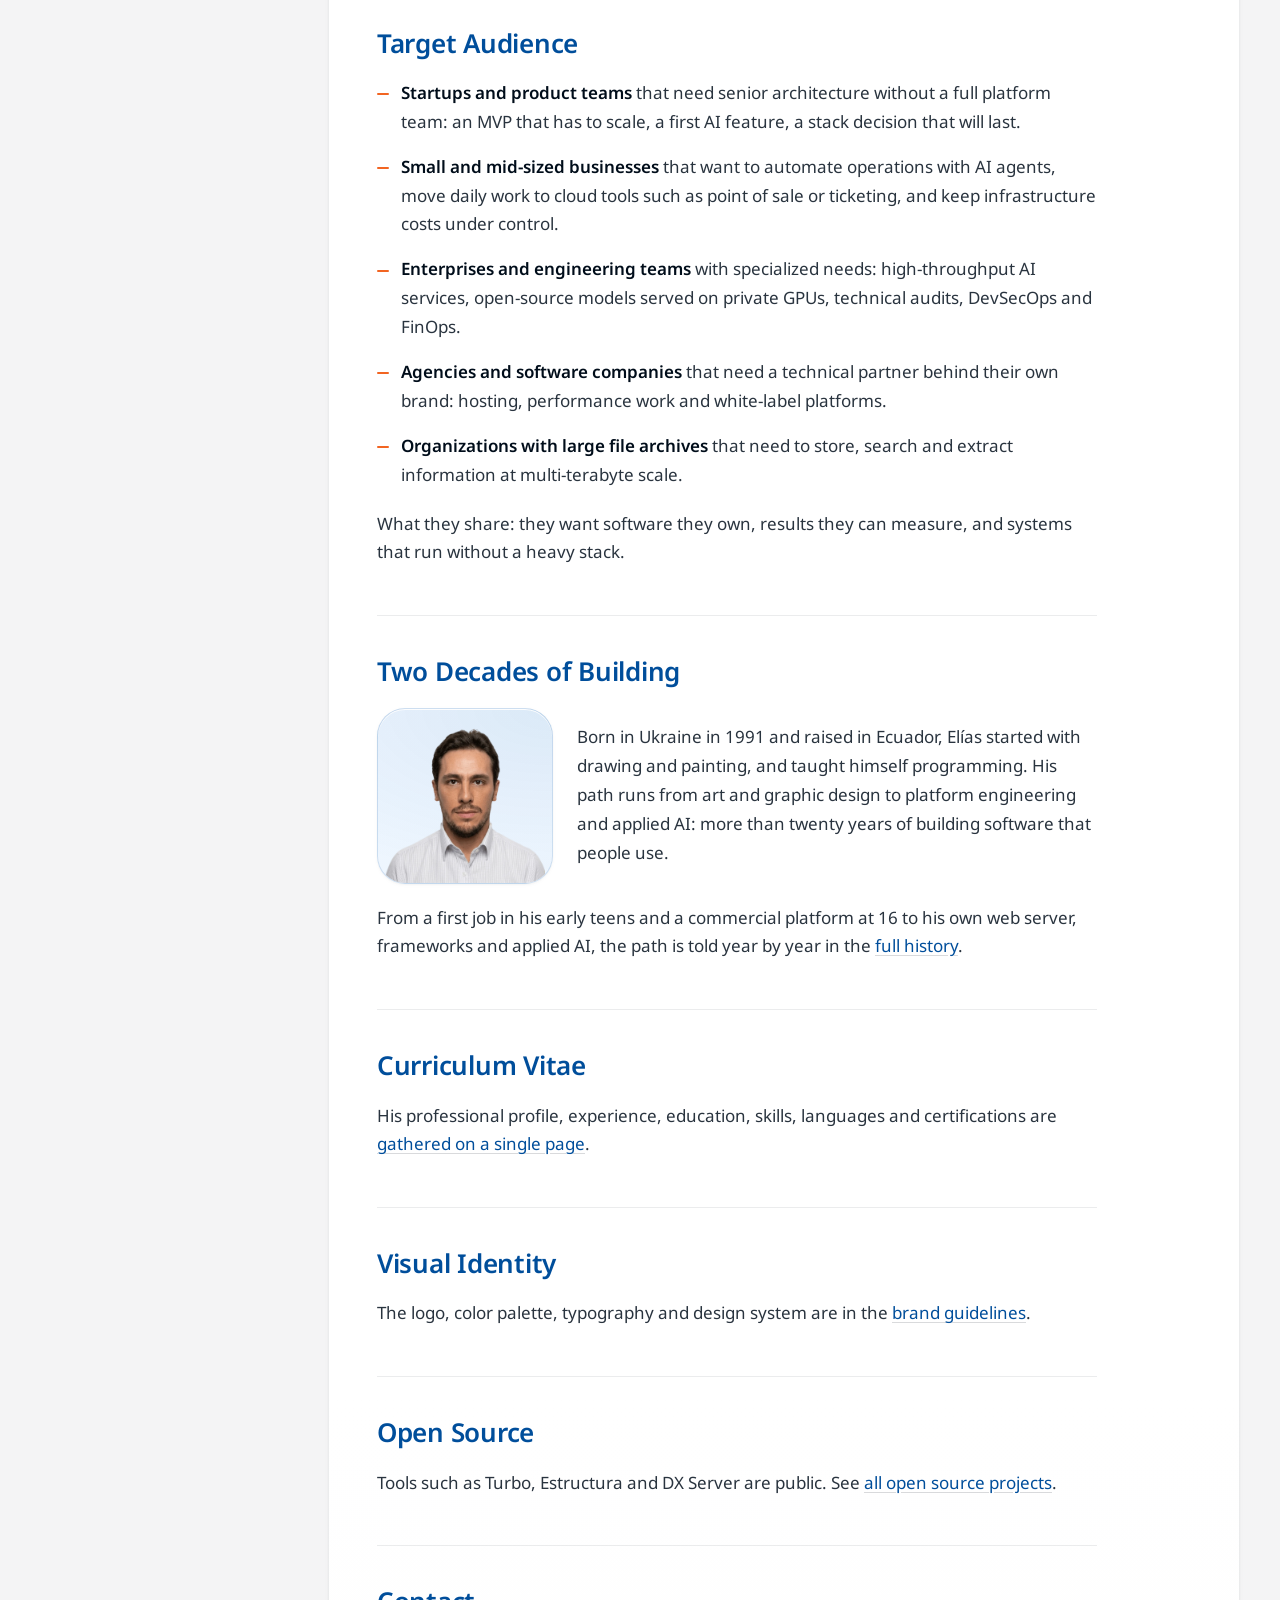
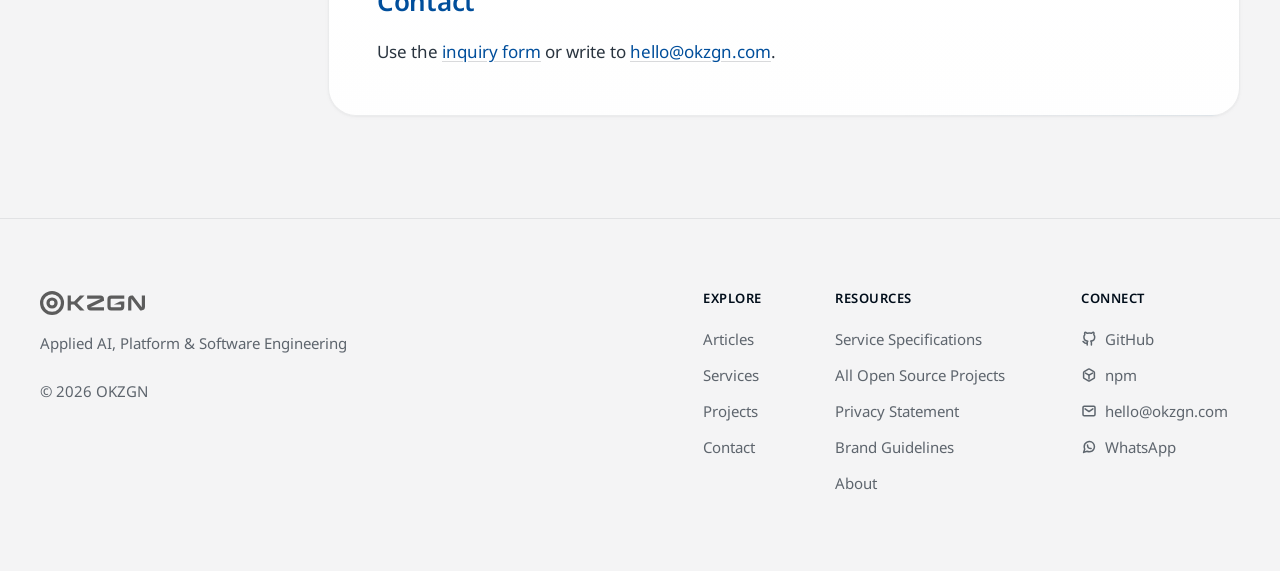
==== commit 7502c67a: "Website update." ====
--- a/about/index.html
+++ b/about/index.html
@@ -171,7 +171,7 @@
 		<div class="container page-hero">
 			<nav class="breadcrumb" aria-label="Breadcrumb"><a href="/">Home</a></nav>
 			<h1 class="main-title display">About</h1>
-			<p class="lead">OKZGN is the applied AI, platform and software engineering practice of Elías Francisco Alvarado Soshina. The name dates from 2019; the work behind it, from more than twenty years of designing and building software.</p>
+			<p class="lead">This is the applied AI, platform and software engineering practice of Elías Francisco Alvarado Soshina. The name dates from 2019; the work behind it, from more than twenty years of designing and building software.</p>
 		</div>
 		<div class="container page-layout">
 			<nav class="toc" data-nosnippet aria-label="Table of contents">
@@ -220,7 +220,7 @@
 					<p>His professional profile, experience, education, skills, languages and certifications are <a href="/about/cv/">gathered on a single page</a>.</p>
 
 					<h2>Visual Identity</h2>
-					<p>The logo, color palette, typography and design system of OKZGN are in the <a href="/about/brand/">brand guidelines</a>.</p>
+					<p>The logo, color palette, typography and design system are in the <a href="/about/brand/">brand guidelines</a>.</p>
 
 					<h2>Open Source</h2>
 					<p>Tools such as Turbo, Estructura and DX Server are public. See <a href="/projects/all-open-source-projects/">all open source projects</a>.</p>
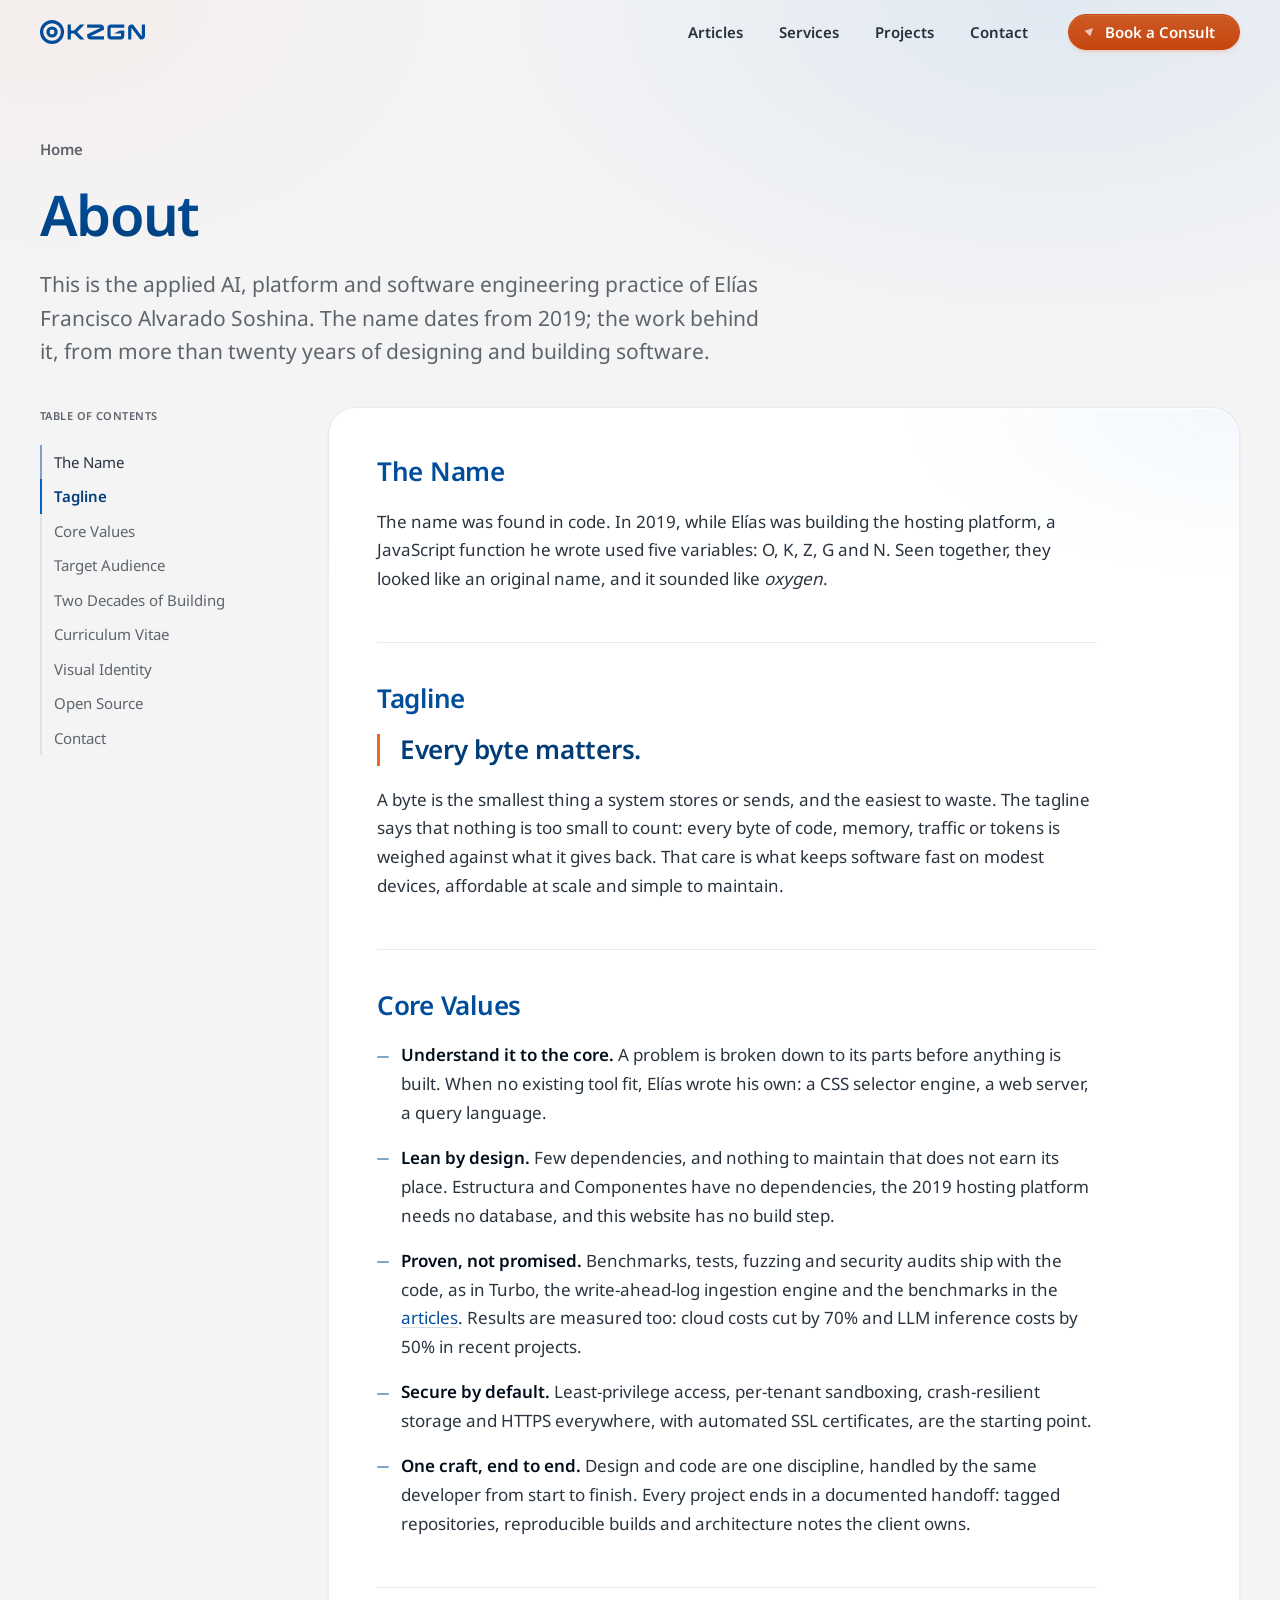
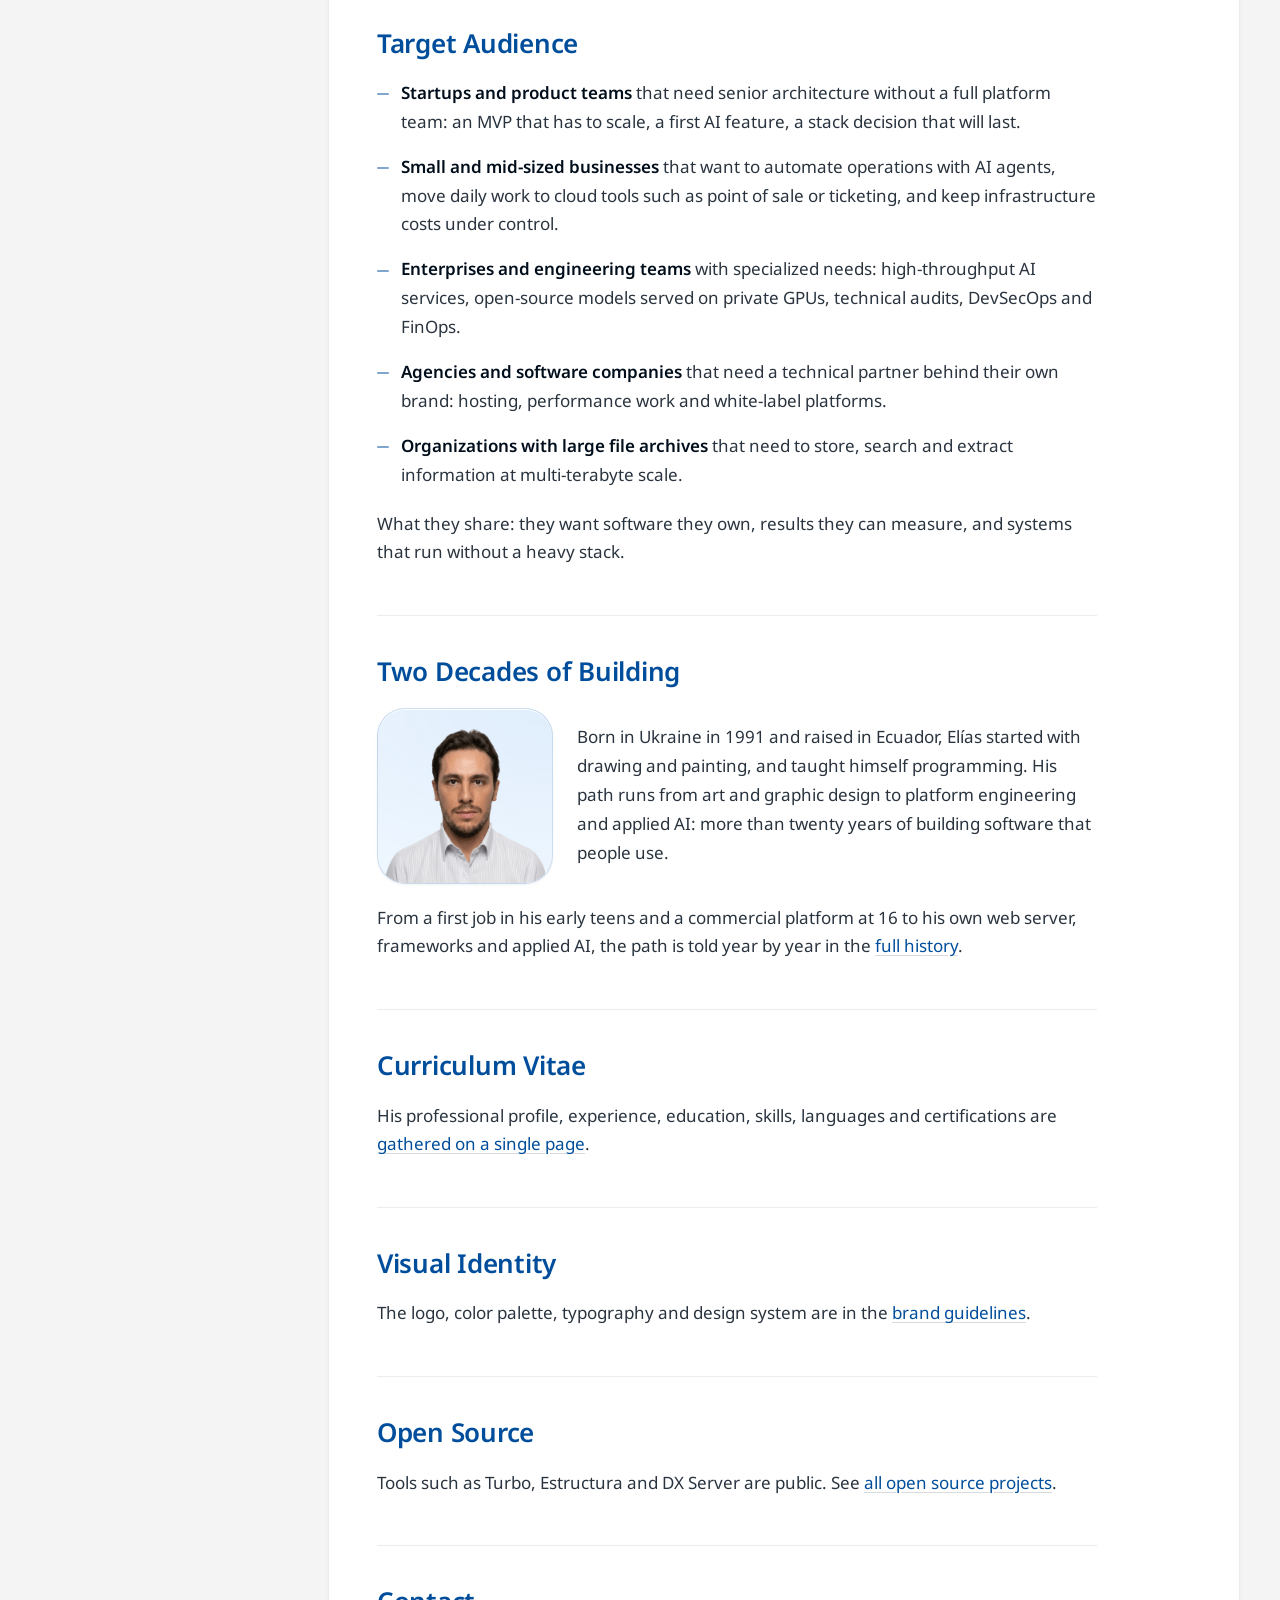
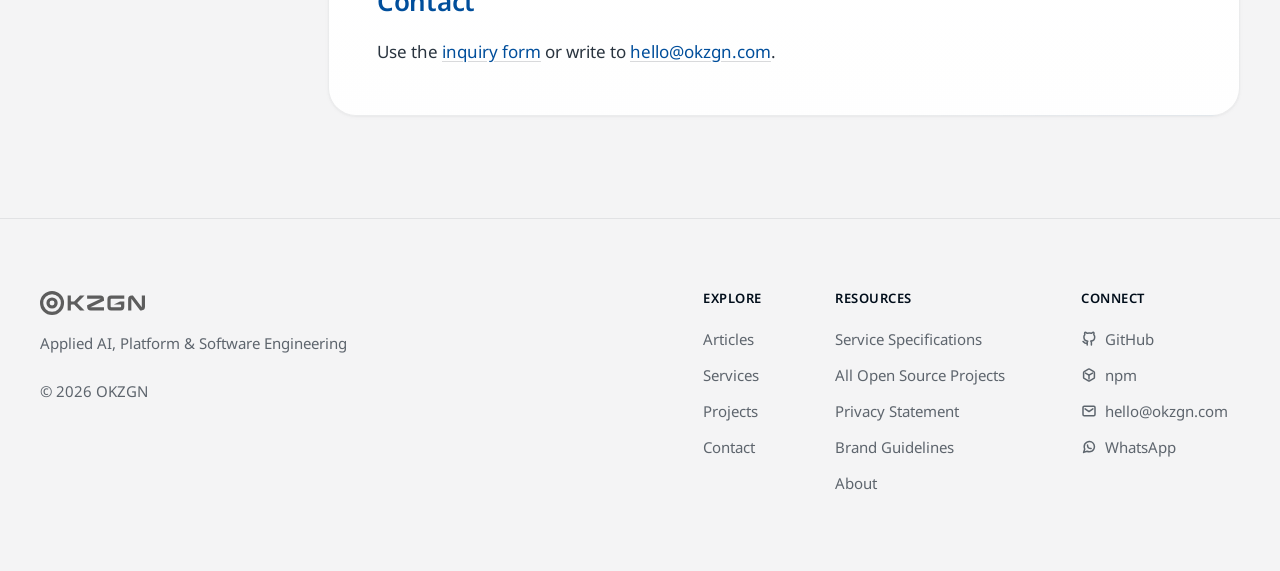
==== commit 16dc37c5: "Website styles/colors update." ====
--- a/about/index.html
+++ b/about/index.html
@@ -209,7 +209,7 @@
 
 					<h2>Two Decades of Building</h2>
 					<div class="about-profile">
-						<figure class="about-portrait">
+						<figure class="card card-cool about-portrait">
 							<img src="../elias.webp" width="800" height="800" alt="Portrait of Elías Francisco Alvarado Soshina, founder of OKZGN" loading="lazy" decoding="async">
 						</figure>
 						<p>Born in Ukraine in 1991 and raised in Ecuador, Elías started with drawing and painting, and taught himself programming. His path runs from art and graphic design to platform engineering and applied AI: more than twenty years of building software that people use.</p>
--- a/style_commons.css
+++ b/style_commons.css
@@ -84,6 +84,19 @@
     --autofillBg: var(--surface-2);
     --bg-glass: rgb(var(--glass-rgb) / 0.88);
 
+    /* Color roles. Blue is the brand: it carries titles, icons, structure, status and progress. The
+       accent is kept for action and selection (primary buttons, text links, hover and selected
+       states, required marks), so an orange mark always means "something to act on here". Passive
+       marks take the blue tokens below. The edge line of a card (--card-edge) pairs both brand
+       colors and is a state, not a decoration: it shows only while the card is hovered, focused or
+       open.
+       --signal: small vivid marks (status lights, the current step). --mark: quiet marks (bullets,
+       lines already read). --progress-ink: the reading progress line. --scroll-thumb: scrollbars. */
+    --signal: var(--realBlueLight);
+    --mark: rgb(var(--tint-rgb) / 0.5);
+    --progress-ink: linear-gradient(90deg, rgb(var(--tint-rgb) / 0.3), var(--signal));
+    --scroll-thumb: rgb(var(--tint-rgb) / 0.38);
+
     /* Button fills: the same lighten and darken step for both brand colors. */
     --accent-deep: color-mix(in srgb, var(--accentDark2) 90%, #000000);
     --blue-deep: color-mix(in srgb, var(--realBlue) 90%, #000000);
@@ -114,8 +127,8 @@
     /* Icon tiles: a light blue tint behind the blue service icons, in both themes. */
     --tile-fill: linear-gradient(160deg, var(--surface), var(--blueTint));
     --tile-ring: var(--blueTint);
-    /* Warm tile (.icon-warm) for the orange icons (articles, projects) and for tiles on the warm cart
-       panel: the same peach as the pill links. */
+    /* Warm tile (.icon-warm) for the orange icons on the two warm surfaces (the featured card and
+       the cart panel): the same peach as the pill links. */
     --tile-fill-warm: linear-gradient(160deg, var(--surface), var(--accentTint));
     --tile-ring-warm: var(--accentTint);
     /* Field surfaces on the warm panel (cart): a see-through accent step at rest, so the field reads
@@ -127,34 +140,34 @@
     --warm-raised: var(--surface);
     --feature-bg: color-mix(in srgb, var(--blueLight2) 15%, var(--surface));
     --feature-line: rgb(var(--blue-rgb) / 0.14);
-    /* Warm surfaces (cart panel, featured card, menu and back-to-top buttons) take the accent hue at
+    /* Warm surfaces (cart panel, featured card) take the accent hue at
        the --accentTint strength, made opaque, so every peach on the site is the same tone. The line
        and the edge are deeper steps of the same hue. */
     --feature-warm-bg: color-mix(in srgb, var(--accent) 8%, var(--surface));
     --feature-warm-line: color-mix(in srgb, var(--accent) 22%, var(--surface));
     /* Small warm controls on the page background need a firmer edge than panels. */
     --feature-warm-edge: color-mix(in srgb, var(--accent) 40%, var(--surface));
-    /* Card surfaces: a faint glow in the top right corner over a base that settles slightly toward
-       the page at the bottom, a lit top edge, and an accent line drawn on that edge. The glow and
+    /* Card surfaces: a faint glow in the top right corner (--card-glow, see the lights below) over a
+       base that settles slightly toward the page at the bottom, and a lit top edge. The glow and
        the bottom fade have a fixed reach (radial sizes do not accept min()), so a long article card
        keeps them at its corners. One recipe, three bases: white cards, warm features (cart,
        featured card), cool features. */
     --card-glow-size: 36rem 18rem at 100% 0%;
     --card-fade-to: min(55%, 20rem);
     --card-fill:
-        radial-gradient(var(--card-glow-size), rgb(var(--tint-rgb) / 0.06), transparent 60%),
+        radial-gradient(var(--card-glow-size), var(--card-glow), transparent 60%),
         linear-gradient(0deg, color-mix(in srgb, var(--surface) 93%, var(--bg)), var(--surface) var(--card-fade-to));
     --card-fill-warm:
-        radial-gradient(var(--card-glow-size), rgb(var(--accent-rgb) / 0.07), transparent 60%),
+        radial-gradient(var(--card-glow-size), var(--card-glow-warm), transparent 60%),
         linear-gradient(0deg, color-mix(in srgb, var(--feature-warm-bg) 93%, var(--bg)), var(--feature-warm-bg) var(--card-fade-to));
     /* Raised surface: what an inset box or field becomes on hover, open or focus. In light it is
        the card white; in dark it is one more light step past the inset surface. */
     --surface-raised: var(--surface);
     --card-fill-raised:
-        radial-gradient(var(--card-glow-size), rgb(var(--tint-rgb) / 0.06), transparent 60%),
+        radial-gradient(var(--card-glow-size), var(--card-glow), transparent 60%),
         linear-gradient(0deg, color-mix(in srgb, var(--surface-raised) 93%, var(--bg)), var(--surface-raised) var(--card-fade-to));
     --card-fill-cool:
-        radial-gradient(var(--card-glow-size), rgb(var(--tint-rgb) / 0.08), transparent 60%),
+        radial-gradient(var(--card-glow-size), var(--card-glow-cool), transparent 60%),
         linear-gradient(0deg, color-mix(in srgb, var(--feature-bg) 93%, var(--bg)), var(--feature-bg) var(--card-fade-to));
     --card-shine: inset 0 1px 0 rgb(255 255 255 / 0.9);
     /* Bars of the +/- toggle (.badge-marker). Each bar spans the whole box across its thickness and its
@@ -166,6 +179,30 @@
        plus on a light fill, so it is a quarter pixel thinner on each side to look the same weight. */
     --marker-bar-minus: linear-gradient(to bottom, transparent calc(50% - 1px), currentColor calc(50% - 1px) calc(50% + 1px), transparent calc(50% + 1px)) center / 0.5625rem 100% no-repeat;
     --card-edge: linear-gradient(90deg, transparent, var(--accentLine) 30%, rgb(var(--tint-rgb) / 0.3) 70%, transparent);
+    /* Display ink: page titles are lit from the top. They start in the logo's blue, so the title
+       picks up the color of the logo above it, and settle into the deep title tone. */
+    --display-ink: linear-gradient(180deg, var(--realBlue) 14%, var(--title-tone) 100%);
+    /* Lights. Every glow on the site is the same light at a few strengths: the ambient light behind
+       the top of each page, the corner glow of the cards, the pointer light and the glow behind the
+       hero's core. The hue is the vivid blue, a step brighter than the anchor, so a glow lifts the
+       surface it falls on instead of graying it; warm surfaces take the accent hue. The strengths
+       are kept low: each light should be noticed only when looked for. */
+    --light-rgb: 0 101 202;
+    --light-warm-rgb: var(--accent-rgb);
+    /* Ambient light: a cool glow on the right (where the hero visual sits) and a fainter warm one
+       on the left. */
+    --ambient-cool: rgb(var(--light-rgb) / 0.08);
+    --ambient-warm: rgb(var(--light-warm-rgb) / 0.045);
+    /* Corner glow of the card surfaces (--card-fill and its warm and cool variants). */
+    --card-glow: rgb(var(--light-rgb) / 0.045);
+    --card-glow-cool: rgb(var(--light-rgb) / 0.06);
+    --card-glow-warm: rgb(var(--light-warm-rgb) / 0.055);
+    /* Pointer light on cards: its strength; the hue is set per card (--spot-rgb). */
+    --spot-k: 0.065;
+    /* Glow behind the hero's core (landing.css). */
+    --core-glow-k: 0.1;
+    /* Frosted glass (site header, table of contents bar): the filter that goes with --bg-glass. */
+    --glass-filter: saturate(1.2) blur(10px);
     /* Secondary button fill and edge: a light tint and a hairline, with a 3-point hover step;
        the shine and shadow below are what set it apart from the cards around it. */
     --ghost-fill: rgb(var(--ink-rgb) / 0.05);
@@ -178,6 +215,13 @@
     --fill-ghost-hover: linear-gradient(180deg, rgb(255 255 255 / 0.1), rgb(var(--ink-rgb) / 0.02)), var(--ghost-fill-hover);
     --sh-ghost: 0 1px 2px rgb(var(--shadow-rgb) / calc(0.03 * var(--shadow-k))), 0 3px 8px -6px rgb(var(--shadow-rgb) / calc(0.1 * var(--shadow-k)));
     --ghost-shine: inset 0 1px 0 rgb(255 255 255 / 0.45);
+    /* Quiet ghost: the secondary button's look one step softer, for the header and footer links on
+       hover, focus and the current section. The hairline is drawn inside (no layout shift). */
+    --fill-ghost-quiet: linear-gradient(180deg, rgb(255 255 255 / 0.18), rgb(255 255 255 / 0)), var(--hover);
+    /* The shine sits just under the inner hairline (a 2px inset band, its first pixel covered by
+       the hairline), where the secondary button's shine sits under its border. */
+    --ghost-shine-quiet: inset 0 2px 0 rgb(255 255 255 / 0.5);
+    --sh-ghost-quiet: inset 0 0 0 1px var(--ghost-line), var(--ghost-shine-quiet), 0 1px 2px rgb(var(--shadow-rgb) / calc(0.025 * var(--shadow-k)));
 
     /* Spacing scale: 4px grid with 2px and 6px fine steps. */
     --space-0-5: 0.125rem;
@@ -240,7 +284,7 @@
     margin: 0;
     padding: 0;
     box-sizing: border-box;
-    scrollbar-color: var(--accent) transparent;
+    scrollbar-color: var(--scroll-thumb) transparent;
     scrollbar-width: thin;
     accent-color: var(--accent);
     outline: 1px dashed transparent;
@@ -251,6 +295,9 @@
     scroll-behavior: smooth;
     scroll-padding-top: calc(var(--header-h) + 1rem);
     -webkit-text-size-adjust: 100%;
+    /* Set on the root: the property is inherited, and the highlight is painted on touch start, before
+       :active or :focus match (on iOS :active may never match), so a state selector is too late. */
+    -webkit-tap-highlight-color: transparent;
 }
 
 html, body {
@@ -343,7 +390,7 @@
 }
 
 ::-webkit-scrollbar-thumb {
-    background: var(--accent);
+    background: var(--scroll-thumb);
     border-radius: var(--r-full);
 }
 
@@ -352,17 +399,13 @@
 }
 
 ::selection {
-    background: var(--accentDark);
+    background: var(--realBlue);
     color: var(--white);
 }
 
 ::placeholder {
     color: var(--muted);
     opacity: 1;
-}
-
-:active, :focus {
-    -webkit-tap-highlight-color: transparent;
 }
 
 :focus-visible {
@@ -392,13 +435,49 @@
     padding: var(--section-y) 0;
 }
 
-/* Every content section opens with a hairline, including the first one after the hero. */
-main > .section {
-    border-top: 1px solid var(--border);
-}
-
+/* Ambient light at the top of every page (landing hero and subpage heroes): two soft glows drawn
+   behind the content and clear of the layout. The values are the --ambient-* tokens. */
+main {
+    position: relative;
+    isolation: isolate;
+    counter-reset: section;
+}
+
+/* The light starts at the top of the page, behind the site header (which is clear while the page
+   rests at the top), so it is not cut off in a line under it. */
+main::before {
+    content: '';
+    position: absolute;
+    top: calc(var(--header-h) * -1 - 1px);
+    left: 0;
+    right: 0;
+    z-index: -1;
+    height: calc(min(100%, 46rem) + var(--header-h) + 1px);
+    background:
+        radial-gradient(52rem 30rem at 82% 0%, var(--ambient-cool), transparent 70%),
+        radial-gradient(40rem 26rem at 4% 0%, var(--ambient-warm), transparent 70%);
+    pointer-events: none;
+}
+
+/* Sections are set apart by their vertical padding alone: no divider is drawn between them. */
 .section-head {
     margin-bottom: clamp(2rem, 4vw, 3.5rem);
+    counter-increment: section;
+}
+
+/* Section index: a small mono number (01, 02, ...) above each section title, in the muted text tone.
+   It is decoration, so the second declaration gives it an empty text alternative where supported. */
+.section-head h2::before {
+    content: counter(section, decimal-leading-zero);
+    content: counter(section, decimal-leading-zero) / "";
+    display: block;
+    margin-bottom: var(--space-4);
+    color: var(--muted);
+    font-family: var(--monoFont), ui-monospace, monospace;
+    font-size: var(--fs-sm);
+    font-weight: normal;
+    line-height: 1;
+    letter-spacing: var(--ls-caps);
 }
 
 .section-head p {
@@ -426,6 +505,54 @@
 .display {
     font-size: var(--fs-display);
     letter-spacing: var(--ls-display);
+}
+
+/* Page titles are filled with the display ink. Without support for clipping a background to the
+   text, or with forced colors, the title keeps its plain heading color.
+   The ink is only painted inside the title's box, and at this line height the descenders of the last
+   line (g, p, y) and the overhang of a first or last letter (j, f) reach past it and would be cut
+   off. The padding extends the box to cover them, and the equal negative margin keeps the title
+   where it was. */
+@supports ((-webkit-background-clip: text) or (background-clip: text)) {
+    .display {
+        margin: 0 -0.08em -0.12em;
+        padding: 0 0.08em 0.12em;
+        background: var(--display-ink);
+        -webkit-background-clip: text;
+        background-clip: text;
+        color: transparent;
+    }
+
+    @media (forced-colors: active) {
+        .display {
+            background: none;
+            color: CanvasText;
+        }
+    }
+}
+
+/* Entrance: content rises a little as it fades in. The hero plays it on load (landing.css); below the
+   fold, main_commons.js marks elements .reveal and adds .is-in as they scroll into view, a few at a
+   time (--reveal-delay). Without JavaScript, or with reduced motion, nothing is ever hidden. */
+@keyframes rise-in {
+    from {
+        opacity: 0;
+        transform: translateY(0.75rem);
+    }
+}
+
+.reveal:not(.is-in) {
+    opacity: 0;
+}
+
+.reveal.is-in {
+    animation: rise-in 0.55s var(--ease-out) var(--reveal-delay, 0s) backwards;
+}
+
+@media print {
+    .reveal:not(.is-in) {
+        opacity: 1;
+    }
 }
 
 .lead {
@@ -471,7 +598,8 @@
 .round-button:hover, .round-button:active,
 .pill-link:hover, .pill-link:active,
 button.tag:hover, button.tag:active,
-.site-menu-toggle:hover, .site-menu-toggle:active {
+.site-menu-toggle:hover, .site-menu-toggle:active,
+#menu:hover, #menu:active {
     transform: scale(var(--press-scale));
 }
 
@@ -731,8 +859,8 @@
     opacity: 1;
 }
 
-/* The accent edge line of the other cards (.card::before), between the rounded corners; it brightens
-   on hover, focus and open. */
+/* The edge line of the other cards (.card::before), between the rounded corners. It is a state, not
+   a decoration: hidden at rest, it lights up on hover, focus and open. */
 .inset-card::after {
     content: '';
     position: absolute;
@@ -741,7 +869,7 @@
     right: var(--r-lg);
     height: 1px;
     background: var(--card-edge);
-    opacity: 0.55;
+    opacity: 0;
     pointer-events: none;
     transition: opacity var(--dur);
 }
@@ -753,9 +881,8 @@
 }
 
 
-/* Card: a softly lit surface with a hairline border, a soft shadow and an accent line on its top edge.
-   The landing's service cards (.service-card) share the surface; they and the cart panel (#cart)
-   share the edge line. Their states are in landing.css. */
+/* Card: a softly lit surface with a hairline border and a soft shadow. The landing's service cards
+   (.service-card) share the surface and the edge line. Their states are in landing.css. */
 .card, .service-card {
     position: relative;
     isolation: isolate;
@@ -765,8 +892,9 @@
     box-shadow: var(--sh-1), var(--card-shine);
 }
 
-/* The edge line runs between the rounded corners and brightens when the card is hovered. */
-.card::before, .service-card::before, #cart::before {
+/* The edge line runs between the rounded corners. Hidden at rest, it lights up when the card is
+   hovered or focused: a resting card carries no accent. */
+.card::before, .service-card::before {
     content: '';
     position: absolute;
     top: -1px;
@@ -774,7 +902,7 @@
     right: var(--r-xl);
     height: 1px;
     background: var(--card-edge);
-    opacity: 0.55;
+    opacity: 0;
     pointer-events: none;
     transition: opacity var(--dur);
 }
@@ -794,6 +922,50 @@
 
 .card-hover:hover::before, .card-hover:focus-within::before {
     opacity: 1;
+}
+
+/* Pointer light: a soft glow that follows the mouse across a card (main_commons.js sets --spot-x and
+   --spot-y). It is the site's one light (--light-rgb), and the warm one on a warm card (.card-warm).
+   Mouse only; without the script it rests at the top edge. */
+.card-hover, .service-card {
+    --spot-rgb: var(--light-rgb);
+}
+
+@media (hover: hover) {
+    .card-hover::after, .service-card::after {
+        content: '';
+        position: absolute;
+        inset: 0;
+        z-index: -1;
+        border-radius: calc(var(--r-xl) - 1px);
+        background: radial-gradient(16rem circle at var(--spot-x, 50%) var(--spot-y, 0%), rgb(var(--spot-rgb) / var(--spot-k)), transparent 70%);
+        opacity: 0;
+        pointer-events: none;
+        transition: opacity var(--dur);
+    }
+
+    .card-hover:hover::after, .service-card:hover::after {
+        opacity: 1;
+    }
+}
+
+/* Surface variants, for any card or panel: the cool feature surface (.card-cool: the contact card,
+   the portraits) and the warm one (.card-warm: the featured card, the cart panel). A warm card also
+   warms its pointer light and its hover edge; its icon tile takes .icon-warm (landing.css). */
+.card-cool {
+    background: var(--card-fill-cool);
+    border-color: var(--feature-line);
+}
+
+.card-warm {
+    --spot-rgb: var(--light-warm-rgb);
+    background: var(--card-fill-warm);
+    border-color: var(--feature-warm-line);
+}
+
+.card-warm.card-hover:hover,
+.card-warm.card-hover:focus-within {
+    border-color: var(--feature-warm-edge);
 }
 
 /* Card icon backdrop: a large, very soft copy of the card's icon behind the content, bleeding off the
@@ -842,21 +1014,37 @@
     opacity: var(--card-bg-opacity-active);
 }
 
-/* Floating round button (back to top): the warm fill of the cart panel, with a dark orange icon.
-   .is-accent (the cart button) takes the primary CTA fill instead. */
+/* Round icon buttons share one look: the floating back to top button (.round-button), the header's
+   menu toggle (.site-menu-toggle) and the table of contents toggle (#menu, subpages.css). A neutral
+   raised disc with a blue mark, so it stays out of the way; like every control, it takes the accent
+   on hover and focus. Each one sets only its own size, mark and placement. */
+.round-button, .site-menu-toggle, #menu {
+    flex-shrink: 0;
+    border-radius: 50%;
+    color: var(--title-tone);
+    background: var(--surface-raised);
+    border: 1px solid var(--border-strong);
+    box-shadow: var(--card-shine);
+    cursor: pointer;
+    transition: opacity var(--dur), visibility var(--dur), color var(--dur), border-color var(--dur), transform var(--dur-press);
+}
+
+.round-button:hover, .round-button:focus-visible,
+.site-menu-toggle:hover, .site-menu-toggle:focus-visible,
+#menu:hover, #menu:focus-visible {
+    color: var(--accentText);
+    border-color: var(--accent);
+}
+
+/* Floating round button: it floats over the page, so it adds a soft shadow. .is-accent (the cart
+   button) takes the primary CTA fill instead. */
 .round-button {
     width: 3rem;
     height: 3rem;
     display: flex;
     align-items: center;
     justify-content: center;
-    border-radius: 50%;
-    color: var(--accentText);
-    background: var(--feature-warm-bg);
-    border: 1px solid var(--feature-warm-edge);
     box-shadow: var(--sh-2), var(--card-shine);
-    cursor: pointer;
-    transition: opacity var(--dur), visibility var(--dur), border-color var(--dur), transform var(--dur-press);
 }
 
 .round-button svg {
@@ -864,9 +1052,9 @@
     height: 1.25rem;
 }
 
-.round-button:hover,
-.round-button:focus-visible {
-    border-color: var(--accent);
+.round-button.is-accent:hover,
+.round-button.is-accent:focus-visible {
+    color: var(--on-accent);
 }
 
 .round-button.is-accent {
@@ -896,7 +1084,12 @@
     visibility: visible;
 }
 
-/* Site header: sticky and frosted, closed by a hairline like the footer; a soft shadow once it floats. */
+/* Site header: sticky. While the page rests at the top it is clear, so the hero and its ambient light
+   run to the top edge. Once the first content is about to slide under the bar (.scrolled, set by
+   main_commons.js), or the mobile menu opens, it turns into frosted glass closed by a hairline, like
+   the footer, with a soft shadow. The clear state is the default wherever scripts run, so the page
+   never loads frosted and then clears; without JavaScript (or in a browser that cannot tell) the bar
+   is always glass. */
 .site-header {
     position: sticky;
     top: 0;
@@ -904,14 +1097,44 @@
     width: 100%;
     border-bottom: 1px solid var(--border);
     background: var(--bg-glass);
-    -webkit-backdrop-filter: saturate(1.2) blur(10px);
-    backdrop-filter: saturate(1.2) blur(10px);
-    transition: box-shadow var(--dur);
-}
-
-.site-header.scrolled,
-.site-header.open {
+    -webkit-backdrop-filter: var(--glass-filter);
+    backdrop-filter: var(--glass-filter);
     box-shadow: var(--sh-1);
+    transition: background-color 0.3s, border-color 0.3s, box-shadow 0.3s, -webkit-backdrop-filter 0.3s, backdrop-filter 0.3s;
+}
+
+@media (scripting: enabled) {
+    .site-header:not(.scrolled):not(.open) {
+        border-bottom-color: transparent;
+        background: transparent;
+        -webkit-backdrop-filter: none;
+        backdrop-filter: none;
+        box-shadow: none;
+    }
+}
+
+/* Reading progress: a line that grows along the header's bottom edge as the page scrolls. It is a
+   passive indicator, so it is drawn in the brand blue (--progress-ink), not the accent. It is driven
+   by the scroll position itself (no script), where scroll timelines are supported. */
+@supports (animation-timeline: scroll()) {
+    .site-header::after {
+        content: '';
+        position: absolute;
+        left: 0;
+        right: 0;
+        bottom: -1px;
+        height: 2px;
+        background: var(--progress-ink);
+        transform: scaleX(0);
+        transform-origin: 0 50%;
+        pointer-events: none;
+        animation: scroll-progress linear both;
+        animation-timeline: scroll(root block);
+    }
+
+    @keyframes scroll-progress {
+        to { transform: scaleX(1); }
+    }
 }
 
 .site-header-inner {
@@ -949,25 +1172,29 @@
     font-weight: bold;
 }
 
-/* Hover, focus and the current section share the ink text on a soft pill. */
+/* Hover, focus and the current section share the ink text on a quiet ghost pill (a softer
+   secondary button); hover also takes a light press. */
 .site-nav a:hover,
 .site-nav a:focus-visible,
 .site-nav a.is-current {
     color: var(--ink);
-    background: var(--hover);
-}
-
+    background: var(--fill-ghost-quiet);
+    box-shadow: var(--sh-ghost-quiet);
+}
+
+.site-nav a:hover, .site-nav a:active,
+.footer-col a:hover, .footer-col a:active {
+    transform: scale(var(--press-scale-card));
+}
+
+/* Menu toggle: a round icon button (see .round-button); the primary button beside it keeps the
+   accent. */
 .site-menu-toggle {
     display: none;
     position: relative;
-    transition: border-color var(--dur), transform var(--dur-press);
     width: 2.75rem;
     height: 2.75rem;
     margin-left: auto;
-    border-radius: var(--r-full);
-    border: 1px solid var(--feature-warm-edge);
-    background: var(--feature-warm-bg);
-    box-shadow: var(--card-shine);
 }
 
 /* Both bars sit on the exact center and are only offset by transform, so they cross
@@ -982,18 +1209,13 @@
     height: 2px;
     margin: -1px 0 0 -0.5625rem;
     border-radius: 2px;
-    background: var(--accentText);
+    background: currentColor;
     transform: translateY(-3px);
     transition: transform var(--dur);
 }
 
 .site-menu-toggle::after {
     transform: translateY(3px);
-}
-
-.site-menu-toggle:hover,
-.site-menu-toggle:focus-visible {
-    border-color: var(--accent);
 }
 
 .site-header.open .site-menu-toggle::before {
@@ -1159,7 +1381,8 @@
 .footer-col a:hover,
 .footer-col a:focus-visible {
     color: var(--ink);
-    background: var(--hover);
+    background: var(--fill-ghost-quiet);
+    box-shadow: var(--sh-ghost-quiet);
 }
 
 /* Connect links: an icon before the label, picked by the link target, so the footer markup in every
@@ -1231,6 +1454,7 @@
         --title-tone: color-mix(in srgb, var(--blueLight3) 55%, #ffffff);
         --nav-icon-tone: var(--blueLight2);
         --nav-icon-active: var(--blueLight3);
+        --signal: var(--blueLight0);
         /* Secondary buttons lighten instead of darken, by the same small amounts as in light. */
         --ghost-fill: rgb(var(--sky-rgb) / 0.07);
         --ghost-fill-hover: rgb(var(--sky-rgb) / 0.1);
@@ -1239,6 +1463,8 @@
         --fill-ghost: linear-gradient(180deg, rgb(var(--sky-rgb) / 0.035), rgb(var(--sky-rgb) / 0)), var(--ghost-fill);
         --fill-ghost-hover: linear-gradient(180deg, rgb(var(--sky-rgb) / 0.02), rgb(0 0 0 / 0.06)), var(--ghost-fill-hover);
         --ghost-shine: inset 0 1px 0 rgb(var(--sky-rgb) / 0.05);
+        --fill-ghost-quiet: linear-gradient(180deg, rgb(var(--sky-rgb) / 0.03), rgb(var(--sky-rgb) / 0)), var(--hover);
+        --ghost-shine-quiet: inset 0 2px 0 rgb(var(--sky-rgb) / 0.06);
         --feature-bg: color-mix(in srgb, var(--blueLight2) 9%, var(--surface));
         --feature-line: rgb(var(--sky-rgb) / 0.2);
         --feature-warm-bg: color-mix(in srgb, var(--accent) 15%, var(--surface));
@@ -1257,18 +1483,16 @@
         --warm-inset: rgb(var(--accent-rgb) / 0.06);
         --warm-inset-solid: color-mix(in srgb, var(--accent) 20%, var(--surface));
         --warm-raised: color-mix(in srgb, var(--feature-warm-bg) 84%, var(--accent));
-    }
-
-    *, ::after, ::before {
-        scrollbar-color: var(--realBlueLight) transparent;
-    }
-
-    ::-webkit-scrollbar-thumb {
-        background: var(--realBlueLight);
-    }
-
-    ::selection {
-        background: var(--realBlue);
+        /* Titles are lit from the top: the white of the logo settling into the sky tones. */
+        --display-ink: linear-gradient(180deg, #ffffff 14%, var(--blueLight3) 60%, var(--blueLight2) 100%);
+        /* The same light on a dark surface needs more strength to read the same. */
+        --ambient-cool: rgb(var(--light-rgb) / 0.27);
+        --ambient-warm: rgb(var(--light-warm-rgb) / 0.07);
+        --card-glow: rgb(var(--light-rgb) / 0.11);
+        --card-glow-cool: rgb(var(--light-rgb) / 0.14);
+        --card-glow-warm: rgb(var(--light-warm-rgb) / 0.07);
+        --spot-k: 0.13;
+        --core-glow-k: 0.2;
     }
 
     :focus-visible {
--- a/subpages.css
+++ b/subpages.css
@@ -70,8 +70,8 @@
     border-radius: var(--r-xl);
     border: 1px solid var(--border);
     background: var(--bg-glass);
-    -webkit-backdrop-filter: saturate(1.2) blur(10px);
-    backdrop-filter: saturate(1.2) blur(10px);
+    -webkit-backdrop-filter: var(--glass-filter);
+    backdrop-filter: var(--glass-filter);
     box-shadow: var(--sh-1);
 }
 
@@ -86,21 +86,14 @@
     font-weight: bold;
 }
 
-/* TOC toggle: unlike the warm header toggle, it keeps the bar's own neutral tones. Its mark
-   (data/39_toc_toggle.svg, drawn like the menu and footer icons) is a short line over a chevron that
-   points down to open the list; the whole mark turns over to point up to fold it. While the list is
-   open the button stays pressed and the mark takes the accent. The SVG works as a mask, so the mark
-   takes the button color. */
+/* TOC toggle: a round icon button (the shared look is with .round-button in style_commons.css), like
+   the header's menu toggle above it. Its mark (data/39_toc_toggle.svg, drawn like the menu and footer
+   icons) is a short line over a chevron that points down to open the list; the whole mark turns over
+   to point up to fold it. The SVG works as a mask, so the mark takes the button color. */
 #menu {
     position: relative;
-    flex-shrink: 0;
     width: 2.5rem;
     height: 2.5rem;
-    border-radius: var(--r-full);
-    border: 1px solid var(--border);
-    background: transparent;
-    color: var(--muted);
-    transition: color var(--dur), background-color var(--dur), border-color var(--dur), transform var(--dur-press);
 }
 
 #menu::before {
@@ -121,31 +114,15 @@
     transform: rotate(180deg);
 }
 
-/* Hover, focus and the open index share the raised edge and soft fill; open keeps the accent color. */
-#menu:hover,
-#menu:focus-visible,
-.toc.expanded #menu {
-    color: var(--ink);
-    border-color: var(--border-strong);
-    background: var(--hover);
-}
-
+/* While the index is open the button keeps the accent: it is the selected state. */
 .toc.expanded #menu {
     color: var(--accentText);
-}
-
-#menu:active {
-    transform: scale(var(--press-scale));
+    border-color: var(--accent);
 }
 
 .toc .menu-list {
     display: none;
     width: 100%;
-    scrollbar-color: var(--border-strong) transparent;
-}
-
-.toc .menu-list::-webkit-scrollbar-thumb {
-    background: var(--border-strong);
 }
 
 .toc.expanded .menu-list {
@@ -182,15 +159,17 @@
     border-left-color: var(--border-strong);
 }
 
-/* Sections already read keep an accent line; the current one is highlighted. */
+/* Sections already read keep a blue line, like the reading progress in the header; the current one
+   is set in the title tone with the vivid blue line. */
 .toc a.is-active {
     color: var(--text);
-    border-left-color: var(--accent);
+    border-left-color: var(--mark);
 }
 
 .toc li:has(> a.is-active):not(:has(~ li > a.is-active)) > a {
-    color: var(--accentText);
+    color: var(--title-tone);
     font-weight: bold;
+    border-left-color: var(--signal);
 }
 
 @media screen and (max-width: 1099px) {
@@ -367,7 +346,7 @@
     width: 0.75rem;
     height: 2px;
     border-radius: 2px;
-    background: var(--accent);
+    background: var(--mark);
 }
 
 .lines li ul {
@@ -510,11 +489,6 @@
     font-size: var(--fs-sm);
     line-height: var(--lh-body);
     white-space: pre;
-    scrollbar-color: var(--border-strong) transparent;
-}
-
-pre code::-webkit-scrollbar-thumb {
-    background: var(--border-strong);
 }
 
 /* A box that only frames code blocks would draw a second frame: let the blocks stand alone. */
--- a/style_commons.css
+++ b/style_commons.css
@@ -84,6 +84,19 @@
     --autofillBg: var(--surface-2);
     --bg-glass: rgb(var(--glass-rgb) / 0.88);
 
+    /* Color roles. Blue is the brand: it carries titles, icons, structure, status and progress. The
+       accent is kept for action and selection (primary buttons, text links, hover and selected
+       states, required marks), so an orange mark always means "something to act on here". Passive
+       marks take the blue tokens below. The edge line of a card (--card-edge) pairs both brand
+       colors and is a state, not a decoration: it shows only while the card is hovered, focused or
+       open.
+       --signal: small vivid marks (status lights, the current step). --mark: quiet marks (bullets,
+       lines already read). --progress-ink: the reading progress line. --scroll-thumb: scrollbars. */
+    --signal: var(--realBlueLight);
+    --mark: rgb(var(--tint-rgb) / 0.5);
+    --progress-ink: linear-gradient(90deg, rgb(var(--tint-rgb) / 0.3), var(--signal));
+    --scroll-thumb: rgb(var(--tint-rgb) / 0.38);
+
     /* Button fills: the same lighten and darken step for both brand colors. */
     --accent-deep: color-mix(in srgb, var(--accentDark2) 90%, #000000);
     --blue-deep: color-mix(in srgb, var(--realBlue) 90%, #000000);
@@ -114,8 +127,8 @@
     /* Icon tiles: a light blue tint behind the blue service icons, in both themes. */
     --tile-fill: linear-gradient(160deg, var(--surface), var(--blueTint));
     --tile-ring: var(--blueTint);
-    /* Warm tile (.icon-warm) for the orange icons (articles, projects) and for tiles on the warm cart
-       panel: the same peach as the pill links. */
+    /* Warm tile (.icon-warm) for the orange icons on the two warm surfaces (the featured card and
+       the cart panel): the same peach as the pill links. */
     --tile-fill-warm: linear-gradient(160deg, var(--surface), var(--accentTint));
     --tile-ring-warm: var(--accentTint);
     /* Field surfaces on the warm panel (cart): a see-through accent step at rest, so the field reads
@@ -127,34 +140,34 @@
     --warm-raised: var(--surface);
     --feature-bg: color-mix(in srgb, var(--blueLight2) 15%, var(--surface));
     --feature-line: rgb(var(--blue-rgb) / 0.14);
-    /* Warm surfaces (cart panel, featured card, menu and back-to-top buttons) take the accent hue at
+    /* Warm surfaces (cart panel, featured card) take the accent hue at
        the --accentTint strength, made opaque, so every peach on the site is the same tone. The line
        and the edge are deeper steps of the same hue. */
     --feature-warm-bg: color-mix(in srgb, var(--accent) 8%, var(--surface));
     --feature-warm-line: color-mix(in srgb, var(--accent) 22%, var(--surface));
     /* Small warm controls on the page background need a firmer edge than panels. */
     --feature-warm-edge: color-mix(in srgb, var(--accent) 40%, var(--surface));
-    /* Card surfaces: a faint glow in the top right corner over a base that settles slightly toward
-       the page at the bottom, a lit top edge, and an accent line drawn on that edge. The glow and
+    /* Card surfaces: a faint glow in the top right corner (--card-glow, see the lights below) over a
+       base that settles slightly toward the page at the bottom, and a lit top edge. The glow and
        the bottom fade have a fixed reach (radial sizes do not accept min()), so a long article card
        keeps them at its corners. One recipe, three bases: white cards, warm features (cart,
        featured card), cool features. */
     --card-glow-size: 36rem 18rem at 100% 0%;
     --card-fade-to: min(55%, 20rem);
     --card-fill:
-        radial-gradient(var(--card-glow-size), rgb(var(--tint-rgb) / 0.06), transparent 60%),
+        radial-gradient(var(--card-glow-size), var(--card-glow), transparent 60%),
         linear-gradient(0deg, color-mix(in srgb, var(--surface) 93%, var(--bg)), var(--surface) var(--card-fade-to));
     --card-fill-warm:
-        radial-gradient(var(--card-glow-size), rgb(var(--accent-rgb) / 0.07), transparent 60%),
+        radial-gradient(var(--card-glow-size), var(--card-glow-warm), transparent 60%),
         linear-gradient(0deg, color-mix(in srgb, var(--feature-warm-bg) 93%, var(--bg)), var(--feature-warm-bg) var(--card-fade-to));
     /* Raised surface: what an inset box or field becomes on hover, open or focus. In light it is
        the card white; in dark it is one more light step past the inset surface. */
     --surface-raised: var(--surface);
     --card-fill-raised:
-        radial-gradient(var(--card-glow-size), rgb(var(--tint-rgb) / 0.06), transparent 60%),
+        radial-gradient(var(--card-glow-size), var(--card-glow), transparent 60%),
         linear-gradient(0deg, color-mix(in srgb, var(--surface-raised) 93%, var(--bg)), var(--surface-raised) var(--card-fade-to));
     --card-fill-cool:
-        radial-gradient(var(--card-glow-size), rgb(var(--tint-rgb) / 0.08), transparent 60%),
+        radial-gradient(var(--card-glow-size), var(--card-glow-cool), transparent 60%),
         linear-gradient(0deg, color-mix(in srgb, var(--feature-bg) 93%, var(--bg)), var(--feature-bg) var(--card-fade-to));
     --card-shine: inset 0 1px 0 rgb(255 255 255 / 0.9);
     /* Bars of the +/- toggle (.badge-marker). Each bar spans the whole box across its thickness and its
@@ -166,6 +179,30 @@
        plus on a light fill, so it is a quarter pixel thinner on each side to look the same weight. */
     --marker-bar-minus: linear-gradient(to bottom, transparent calc(50% - 1px), currentColor calc(50% - 1px) calc(50% + 1px), transparent calc(50% + 1px)) center / 0.5625rem 100% no-repeat;
     --card-edge: linear-gradient(90deg, transparent, var(--accentLine) 30%, rgb(var(--tint-rgb) / 0.3) 70%, transparent);
+    /* Display ink: page titles are lit from the top. They start in the logo's blue, so the title
+       picks up the color of the logo above it, and settle into the deep title tone. */
+    --display-ink: linear-gradient(180deg, var(--realBlue) 14%, var(--title-tone) 100%);
+    /* Lights. Every glow on the site is the same light at a few strengths: the ambient light behind
+       the top of each page, the corner glow of the cards, the pointer light and the glow behind the
+       hero's core. The hue is the vivid blue, a step brighter than the anchor, so a glow lifts the
+       surface it falls on instead of graying it; warm surfaces take the accent hue. The strengths
+       are kept low: each light should be noticed only when looked for. */
+    --light-rgb: 0 101 202;
+    --light-warm-rgb: var(--accent-rgb);
+    /* Ambient light: a cool glow on the right (where the hero visual sits) and a fainter warm one
+       on the left. */
+    --ambient-cool: rgb(var(--light-rgb) / 0.08);
+    --ambient-warm: rgb(var(--light-warm-rgb) / 0.045);
+    /* Corner glow of the card surfaces (--card-fill and its warm and cool variants). */
+    --card-glow: rgb(var(--light-rgb) / 0.045);
+    --card-glow-cool: rgb(var(--light-rgb) / 0.06);
+    --card-glow-warm: rgb(var(--light-warm-rgb) / 0.055);
+    /* Pointer light on cards: its strength; the hue is set per card (--spot-rgb). */
+    --spot-k: 0.065;
+    /* Glow behind the hero's core (landing.css). */
+    --core-glow-k: 0.1;
+    /* Frosted glass (site header, table of contents bar): the filter that goes with --bg-glass. */
+    --glass-filter: saturate(1.2) blur(10px);
     /* Secondary button fill and edge: a light tint and a hairline, with a 3-point hover step;
        the shine and shadow below are what set it apart from the cards around it. */
     --ghost-fill: rgb(var(--ink-rgb) / 0.05);
@@ -178,6 +215,13 @@
     --fill-ghost-hover: linear-gradient(180deg, rgb(255 255 255 / 0.1), rgb(var(--ink-rgb) / 0.02)), var(--ghost-fill-hover);
     --sh-ghost: 0 1px 2px rgb(var(--shadow-rgb) / calc(0.03 * var(--shadow-k))), 0 3px 8px -6px rgb(var(--shadow-rgb) / calc(0.1 * var(--shadow-k)));
     --ghost-shine: inset 0 1px 0 rgb(255 255 255 / 0.45);
+    /* Quiet ghost: the secondary button's look one step softer, for the header and footer links on
+       hover, focus and the current section. The hairline is drawn inside (no layout shift). */
+    --fill-ghost-quiet: linear-gradient(180deg, rgb(255 255 255 / 0.18), rgb(255 255 255 / 0)), var(--hover);
+    /* The shine sits just under the inner hairline (a 2px inset band, its first pixel covered by
+       the hairline), where the secondary button's shine sits under its border. */
+    --ghost-shine-quiet: inset 0 2px 0 rgb(255 255 255 / 0.5);
+    --sh-ghost-quiet: inset 0 0 0 1px var(--ghost-line), var(--ghost-shine-quiet), 0 1px 2px rgb(var(--shadow-rgb) / calc(0.025 * var(--shadow-k)));
 
     /* Spacing scale: 4px grid with 2px and 6px fine steps. */
     --space-0-5: 0.125rem;
@@ -240,7 +284,7 @@
     margin: 0;
     padding: 0;
     box-sizing: border-box;
-    scrollbar-color: var(--accent) transparent;
+    scrollbar-color: var(--scroll-thumb) transparent;
     scrollbar-width: thin;
     accent-color: var(--accent);
     outline: 1px dashed transparent;
@@ -251,6 +295,9 @@
     scroll-behavior: smooth;
     scroll-padding-top: calc(var(--header-h) + 1rem);
     -webkit-text-size-adjust: 100%;
+    /* Set on the root: the property is inherited, and the highlight is painted on touch start, before
+       :active or :focus match (on iOS :active may never match), so a state selector is too late. */
+    -webkit-tap-highlight-color: transparent;
 }
 
 html, body {
@@ -343,7 +390,7 @@
 }
 
 ::-webkit-scrollbar-thumb {
-    background: var(--accent);
+    background: var(--scroll-thumb);
     border-radius: var(--r-full);
 }
 
@@ -352,17 +399,13 @@
 }
 
 ::selection {
-    background: var(--accentDark);
+    background: var(--realBlue);
     color: var(--white);
 }
 
 ::placeholder {
     color: var(--muted);
     opacity: 1;
-}
-
-:active, :focus {
-    -webkit-tap-highlight-color: transparent;
 }
 
 :focus-visible {
@@ -392,13 +435,49 @@
     padding: var(--section-y) 0;
 }
 
-/* Every content section opens with a hairline, including the first one after the hero. */
-main > .section {
-    border-top: 1px solid var(--border);
-}
-
+/* Ambient light at the top of every page (landing hero and subpage heroes): two soft glows drawn
+   behind the content and clear of the layout. The values are the --ambient-* tokens. */
+main {
+    position: relative;
+    isolation: isolate;
+    counter-reset: section;
+}
+
+/* The light starts at the top of the page, behind the site header (which is clear while the page
+   rests at the top), so it is not cut off in a line under it. */
+main::before {
+    content: '';
+    position: absolute;
+    top: calc(var(--header-h) * -1 - 1px);
+    left: 0;
+    right: 0;
+    z-index: -1;
+    height: calc(min(100%, 46rem) + var(--header-h) + 1px);
+    background:
+        radial-gradient(52rem 30rem at 82% 0%, var(--ambient-cool), transparent 70%),
+        radial-gradient(40rem 26rem at 4% 0%, var(--ambient-warm), transparent 70%);
+    pointer-events: none;
+}
+
+/* Sections are set apart by their vertical padding alone: no divider is drawn between them. */
 .section-head {
     margin-bottom: clamp(2rem, 4vw, 3.5rem);
+    counter-increment: section;
+}
+
+/* Section index: a small mono number (01, 02, ...) above each section title, in the muted text tone.
+   It is decoration, so the second declaration gives it an empty text alternative where supported. */
+.section-head h2::before {
+    content: counter(section, decimal-leading-zero);
+    content: counter(section, decimal-leading-zero) / "";
+    display: block;
+    margin-bottom: var(--space-4);
+    color: var(--muted);
+    font-family: var(--monoFont), ui-monospace, monospace;
+    font-size: var(--fs-sm);
+    font-weight: normal;
+    line-height: 1;
+    letter-spacing: var(--ls-caps);
 }
 
 .section-head p {
@@ -426,6 +505,54 @@
 .display {
     font-size: var(--fs-display);
     letter-spacing: var(--ls-display);
+}
+
+/* Page titles are filled with the display ink. Without support for clipping a background to the
+   text, or with forced colors, the title keeps its plain heading color.
+   The ink is only painted inside the title's box, and at this line height the descenders of the last
+   line (g, p, y) and the overhang of a first or last letter (j, f) reach past it and would be cut
+   off. The padding extends the box to cover them, and the equal negative margin keeps the title
+   where it was. */
+@supports ((-webkit-background-clip: text) or (background-clip: text)) {
+    .display {
+        margin: 0 -0.08em -0.12em;
+        padding: 0 0.08em 0.12em;
+        background: var(--display-ink);
+        -webkit-background-clip: text;
+        background-clip: text;
+        color: transparent;
+    }
+
+    @media (forced-colors: active) {
+        .display {
+            background: none;
+            color: CanvasText;
+        }
+    }
+}
+
+/* Entrance: content rises a little as it fades in. The hero plays it on load (landing.css); below the
+   fold, main_commons.js marks elements .reveal and adds .is-in as they scroll into view, a few at a
+   time (--reveal-delay). Without JavaScript, or with reduced motion, nothing is ever hidden. */
+@keyframes rise-in {
+    from {
+        opacity: 0;
+        transform: translateY(0.75rem);
+    }
+}
+
+.reveal:not(.is-in) {
+    opacity: 0;
+}
+
+.reveal.is-in {
+    animation: rise-in 0.55s var(--ease-out) var(--reveal-delay, 0s) backwards;
+}
+
+@media print {
+    .reveal:not(.is-in) {
+        opacity: 1;
+    }
 }
 
 .lead {
@@ -471,7 +598,8 @@
 .round-button:hover, .round-button:active,
 .pill-link:hover, .pill-link:active,
 button.tag:hover, button.tag:active,
-.site-menu-toggle:hover, .site-menu-toggle:active {
+.site-menu-toggle:hover, .site-menu-toggle:active,
+#menu:hover, #menu:active {
     transform: scale(var(--press-scale));
 }
 
@@ -731,8 +859,8 @@
     opacity: 1;
 }
 
-/* The accent edge line of the other cards (.card::before), between the rounded corners; it brightens
-   on hover, focus and open. */
+/* The edge line of the other cards (.card::before), between the rounded corners. It is a state, not
+   a decoration: hidden at rest, it lights up on hover, focus and open. */
 .inset-card::after {
     content: '';
     position: absolute;
@@ -741,7 +869,7 @@
     right: var(--r-lg);
     height: 1px;
     background: var(--card-edge);
-    opacity: 0.55;
+    opacity: 0;
     pointer-events: none;
     transition: opacity var(--dur);
 }
@@ -753,9 +881,8 @@
 }
 
 
-/* Card: a softly lit surface with a hairline border, a soft shadow and an accent line on its top edge.
-   The landing's service cards (.service-card) share the surface; they and the cart panel (#cart)
-   share the edge line. Their states are in landing.css. */
+/* Card: a softly lit surface with a hairline border and a soft shadow. The landing's service cards
+   (.service-card) share the surface and the edge line. Their states are in landing.css. */
 .card, .service-card {
     position: relative;
     isolation: isolate;
@@ -765,8 +892,9 @@
     box-shadow: var(--sh-1), var(--card-shine);
 }
 
-/* The edge line runs between the rounded corners and brightens when the card is hovered. */
-.card::before, .service-card::before, #cart::before {
+/* The edge line runs between the rounded corners. Hidden at rest, it lights up when the card is
+   hovered or focused: a resting card carries no accent. */
+.card::before, .service-card::before {
     content: '';
     position: absolute;
     top: -1px;
@@ -774,7 +902,7 @@
     right: var(--r-xl);
     height: 1px;
     background: var(--card-edge);
-    opacity: 0.55;
+    opacity: 0;
     pointer-events: none;
     transition: opacity var(--dur);
 }
@@ -794,6 +922,50 @@
 
 .card-hover:hover::before, .card-hover:focus-within::before {
     opacity: 1;
+}
+
+/* Pointer light: a soft glow that follows the mouse across a card (main_commons.js sets --spot-x and
+   --spot-y). It is the site's one light (--light-rgb), and the warm one on a warm card (.card-warm).
+   Mouse only; without the script it rests at the top edge. */
+.card-hover, .service-card {
+    --spot-rgb: var(--light-rgb);
+}
+
+@media (hover: hover) {
+    .card-hover::after, .service-card::after {
+        content: '';
+        position: absolute;
+        inset: 0;
+        z-index: -1;
+        border-radius: calc(var(--r-xl) - 1px);
+        background: radial-gradient(16rem circle at var(--spot-x, 50%) var(--spot-y, 0%), rgb(var(--spot-rgb) / var(--spot-k)), transparent 70%);
+        opacity: 0;
+        pointer-events: none;
+        transition: opacity var(--dur);
+    }
+
+    .card-hover:hover::after, .service-card:hover::after {
+        opacity: 1;
+    }
+}
+
+/* Surface variants, for any card or panel: the cool feature surface (.card-cool: the contact card,
+   the portraits) and the warm one (.card-warm: the featured card, the cart panel). A warm card also
+   warms its pointer light and its hover edge; its icon tile takes .icon-warm (landing.css). */
+.card-cool {
+    background: var(--card-fill-cool);
+    border-color: var(--feature-line);
+}
+
+.card-warm {
+    --spot-rgb: var(--light-warm-rgb);
+    background: var(--card-fill-warm);
+    border-color: var(--feature-warm-line);
+}
+
+.card-warm.card-hover:hover,
+.card-warm.card-hover:focus-within {
+    border-color: var(--feature-warm-edge);
 }
 
 /* Card icon backdrop: a large, very soft copy of the card's icon behind the content, bleeding off the
@@ -842,21 +1014,37 @@
     opacity: var(--card-bg-opacity-active);
 }
 
-/* Floating round button (back to top): the warm fill of the cart panel, with a dark orange icon.
-   .is-accent (the cart button) takes the primary CTA fill instead. */
+/* Round icon buttons share one look: the floating back to top button (.round-button), the header's
+   menu toggle (.site-menu-toggle) and the table of contents toggle (#menu, subpages.css). A neutral
+   raised disc with a blue mark, so it stays out of the way; like every control, it takes the accent
+   on hover and focus. Each one sets only its own size, mark and placement. */
+.round-button, .site-menu-toggle, #menu {
+    flex-shrink: 0;
+    border-radius: 50%;
+    color: var(--title-tone);
+    background: var(--surface-raised);
+    border: 1px solid var(--border-strong);
+    box-shadow: var(--card-shine);
+    cursor: pointer;
+    transition: opacity var(--dur), visibility var(--dur), color var(--dur), border-color var(--dur), transform var(--dur-press);
+}
+
+.round-button:hover, .round-button:focus-visible,
+.site-menu-toggle:hover, .site-menu-toggle:focus-visible,
+#menu:hover, #menu:focus-visible {
+    color: var(--accentText);
+    border-color: var(--accent);
+}
+
+/* Floating round button: it floats over the page, so it adds a soft shadow. .is-accent (the cart
+   button) takes the primary CTA fill instead. */
 .round-button {
     width: 3rem;
     height: 3rem;
     display: flex;
     align-items: center;
     justify-content: center;
-    border-radius: 50%;
-    color: var(--accentText);
-    background: var(--feature-warm-bg);
-    border: 1px solid var(--feature-warm-edge);
     box-shadow: var(--sh-2), var(--card-shine);
-    cursor: pointer;
-    transition: opacity var(--dur), visibility var(--dur), border-color var(--dur), transform var(--dur-press);
 }
 
 .round-button svg {
@@ -864,9 +1052,9 @@
     height: 1.25rem;
 }
 
-.round-button:hover,
-.round-button:focus-visible {
-    border-color: var(--accent);
+.round-button.is-accent:hover,
+.round-button.is-accent:focus-visible {
+    color: var(--on-accent);
 }
 
 .round-button.is-accent {
@@ -896,7 +1084,12 @@
     visibility: visible;
 }
 
-/* Site header: sticky and frosted, closed by a hairline like the footer; a soft shadow once it floats. */
+/* Site header: sticky. While the page rests at the top it is clear, so the hero and its ambient light
+   run to the top edge. Once the first content is about to slide under the bar (.scrolled, set by
+   main_commons.js), or the mobile menu opens, it turns into frosted glass closed by a hairline, like
+   the footer, with a soft shadow. The clear state is the default wherever scripts run, so the page
+   never loads frosted and then clears; without JavaScript (or in a browser that cannot tell) the bar
+   is always glass. */
 .site-header {
     position: sticky;
     top: 0;
@@ -904,14 +1097,44 @@
     width: 100%;
     border-bottom: 1px solid var(--border);
     background: var(--bg-glass);
-    -webkit-backdrop-filter: saturate(1.2) blur(10px);
-    backdrop-filter: saturate(1.2) blur(10px);
-    transition: box-shadow var(--dur);
-}
-
-.site-header.scrolled,
-.site-header.open {
+    -webkit-backdrop-filter: var(--glass-filter);
+    backdrop-filter: var(--glass-filter);
     box-shadow: var(--sh-1);
+    transition: background-color 0.3s, border-color 0.3s, box-shadow 0.3s, -webkit-backdrop-filter 0.3s, backdrop-filter 0.3s;
+}
+
+@media (scripting: enabled) {
+    .site-header:not(.scrolled):not(.open) {
+        border-bottom-color: transparent;
+        background: transparent;
+        -webkit-backdrop-filter: none;
+        backdrop-filter: none;
+        box-shadow: none;
+    }
+}
+
+/* Reading progress: a line that grows along the header's bottom edge as the page scrolls. It is a
+   passive indicator, so it is drawn in the brand blue (--progress-ink), not the accent. It is driven
+   by the scroll position itself (no script), where scroll timelines are supported. */
+@supports (animation-timeline: scroll()) {
+    .site-header::after {
+        content: '';
+        position: absolute;
+        left: 0;
+        right: 0;
+        bottom: -1px;
+        height: 2px;
+        background: var(--progress-ink);
+        transform: scaleX(0);
+        transform-origin: 0 50%;
+        pointer-events: none;
+        animation: scroll-progress linear both;
+        animation-timeline: scroll(root block);
+    }
+
+    @keyframes scroll-progress {
+        to { transform: scaleX(1); }
+    }
 }
 
 .site-header-inner {
@@ -949,25 +1172,29 @@
     font-weight: bold;
 }
 
-/* Hover, focus and the current section share the ink text on a soft pill. */
+/* Hover, focus and the current section share the ink text on a quiet ghost pill (a softer
+   secondary button); hover also takes a light press. */
 .site-nav a:hover,
 .site-nav a:focus-visible,
 .site-nav a.is-current {
     color: var(--ink);
-    background: var(--hover);
-}
-
+    background: var(--fill-ghost-quiet);
+    box-shadow: var(--sh-ghost-quiet);
+}
+
+.site-nav a:hover, .site-nav a:active,
+.footer-col a:hover, .footer-col a:active {
+    transform: scale(var(--press-scale-card));
+}
+
+/* Menu toggle: a round icon button (see .round-button); the primary button beside it keeps the
+   accent. */
 .site-menu-toggle {
     display: none;
     position: relative;
-    transition: border-color var(--dur), transform var(--dur-press);
     width: 2.75rem;
     height: 2.75rem;
     margin-left: auto;
-    border-radius: var(--r-full);
-    border: 1px solid var(--feature-warm-edge);
-    background: var(--feature-warm-bg);
-    box-shadow: var(--card-shine);
 }
 
 /* Both bars sit on the exact center and are only offset by transform, so they cross
@@ -982,18 +1209,13 @@
     height: 2px;
     margin: -1px 0 0 -0.5625rem;
     border-radius: 2px;
-    background: var(--accentText);
+    background: currentColor;
     transform: translateY(-3px);
     transition: transform var(--dur);
 }
 
 .site-menu-toggle::after {
     transform: translateY(3px);
-}
-
-.site-menu-toggle:hover,
-.site-menu-toggle:focus-visible {
-    border-color: var(--accent);
 }
 
 .site-header.open .site-menu-toggle::before {
@@ -1159,7 +1381,8 @@
 .footer-col a:hover,
 .footer-col a:focus-visible {
     color: var(--ink);
-    background: var(--hover);
+    background: var(--fill-ghost-quiet);
+    box-shadow: var(--sh-ghost-quiet);
 }
 
 /* Connect links: an icon before the label, picked by the link target, so the footer markup in every
@@ -1231,6 +1454,7 @@
         --title-tone: color-mix(in srgb, var(--blueLight3) 55%, #ffffff);
         --nav-icon-tone: var(--blueLight2);
         --nav-icon-active: var(--blueLight3);
+        --signal: var(--blueLight0);
         /* Secondary buttons lighten instead of darken, by the same small amounts as in light. */
         --ghost-fill: rgb(var(--sky-rgb) / 0.07);
         --ghost-fill-hover: rgb(var(--sky-rgb) / 0.1);
@@ -1239,6 +1463,8 @@
         --fill-ghost: linear-gradient(180deg, rgb(var(--sky-rgb) / 0.035), rgb(var(--sky-rgb) / 0)), var(--ghost-fill);
         --fill-ghost-hover: linear-gradient(180deg, rgb(var(--sky-rgb) / 0.02), rgb(0 0 0 / 0.06)), var(--ghost-fill-hover);
         --ghost-shine: inset 0 1px 0 rgb(var(--sky-rgb) / 0.05);
+        --fill-ghost-quiet: linear-gradient(180deg, rgb(var(--sky-rgb) / 0.03), rgb(var(--sky-rgb) / 0)), var(--hover);
+        --ghost-shine-quiet: inset 0 2px 0 rgb(var(--sky-rgb) / 0.06);
         --feature-bg: color-mix(in srgb, var(--blueLight2) 9%, var(--surface));
         --feature-line: rgb(var(--sky-rgb) / 0.2);
         --feature-warm-bg: color-mix(in srgb, var(--accent) 15%, var(--surface));
@@ -1257,18 +1483,16 @@
         --warm-inset: rgb(var(--accent-rgb) / 0.06);
         --warm-inset-solid: color-mix(in srgb, var(--accent) 20%, var(--surface));
         --warm-raised: color-mix(in srgb, var(--feature-warm-bg) 84%, var(--accent));
-    }
-
-    *, ::after, ::before {
-        scrollbar-color: var(--realBlueLight) transparent;
-    }
-
-    ::-webkit-scrollbar-thumb {
-        background: var(--realBlueLight);
-    }
-
-    ::selection {
-        background: var(--realBlue);
+        /* Titles are lit from the top: the white of the logo settling into the sky tones. */
+        --display-ink: linear-gradient(180deg, #ffffff 14%, var(--blueLight3) 60%, var(--blueLight2) 100%);
+        /* The same light on a dark surface needs more strength to read the same. */
+        --ambient-cool: rgb(var(--light-rgb) / 0.27);
+        --ambient-warm: rgb(var(--light-warm-rgb) / 0.07);
+        --card-glow: rgb(var(--light-rgb) / 0.11);
+        --card-glow-cool: rgb(var(--light-rgb) / 0.14);
+        --card-glow-warm: rgb(var(--light-warm-rgb) / 0.07);
+        --spot-k: 0.13;
+        --core-glow-k: 0.2;
     }
 
     :focus-visible {
--- a/subpages.css
+++ b/subpages.css
@@ -70,8 +70,8 @@
     border-radius: var(--r-xl);
     border: 1px solid var(--border);
     background: var(--bg-glass);
-    -webkit-backdrop-filter: saturate(1.2) blur(10px);
-    backdrop-filter: saturate(1.2) blur(10px);
+    -webkit-backdrop-filter: var(--glass-filter);
+    backdrop-filter: var(--glass-filter);
     box-shadow: var(--sh-1);
 }
 
@@ -86,21 +86,14 @@
     font-weight: bold;
 }
 
-/* TOC toggle: unlike the warm header toggle, it keeps the bar's own neutral tones. Its mark
-   (data/39_toc_toggle.svg, drawn like the menu and footer icons) is a short line over a chevron that
-   points down to open the list; the whole mark turns over to point up to fold it. While the list is
-   open the button stays pressed and the mark takes the accent. The SVG works as a mask, so the mark
-   takes the button color. */
+/* TOC toggle: a round icon button (the shared look is with .round-button in style_commons.css), like
+   the header's menu toggle above it. Its mark (data/39_toc_toggle.svg, drawn like the menu and footer
+   icons) is a short line over a chevron that points down to open the list; the whole mark turns over
+   to point up to fold it. The SVG works as a mask, so the mark takes the button color. */
 #menu {
     position: relative;
-    flex-shrink: 0;
     width: 2.5rem;
     height: 2.5rem;
-    border-radius: var(--r-full);
-    border: 1px solid var(--border);
-    background: transparent;
-    color: var(--muted);
-    transition: color var(--dur), background-color var(--dur), border-color var(--dur), transform var(--dur-press);
 }
 
 #menu::before {
@@ -121,31 +114,15 @@
     transform: rotate(180deg);
 }
 
-/* Hover, focus and the open index share the raised edge and soft fill; open keeps the accent color. */
-#menu:hover,
-#menu:focus-visible,
-.toc.expanded #menu {
-    color: var(--ink);
-    border-color: var(--border-strong);
-    background: var(--hover);
-}
-
+/* While the index is open the button keeps the accent: it is the selected state. */
 .toc.expanded #menu {
     color: var(--accentText);
-}
-
-#menu:active {
-    transform: scale(var(--press-scale));
+    border-color: var(--accent);
 }
 
 .toc .menu-list {
     display: none;
     width: 100%;
-    scrollbar-color: var(--border-strong) transparent;
-}
-
-.toc .menu-list::-webkit-scrollbar-thumb {
-    background: var(--border-strong);
 }
 
 .toc.expanded .menu-list {
@@ -182,15 +159,17 @@
     border-left-color: var(--border-strong);
 }
 
-/* Sections already read keep an accent line; the current one is highlighted. */
+/* Sections already read keep a blue line, like the reading progress in the header; the current one
+   is set in the title tone with the vivid blue line. */
 .toc a.is-active {
     color: var(--text);
-    border-left-color: var(--accent);
+    border-left-color: var(--mark);
 }
 
 .toc li:has(> a.is-active):not(:has(~ li > a.is-active)) > a {
-    color: var(--accentText);
+    color: var(--title-tone);
     font-weight: bold;
+    border-left-color: var(--signal);
 }
 
 @media screen and (max-width: 1099px) {
@@ -367,7 +346,7 @@
     width: 0.75rem;
     height: 2px;
     border-radius: 2px;
-    background: var(--accent);
+    background: var(--mark);
 }
 
 .lines li ul {
@@ -510,11 +489,6 @@
     font-size: var(--fs-sm);
     line-height: var(--lh-body);
     white-space: pre;
-    scrollbar-color: var(--border-strong) transparent;
-}
-
-pre code::-webkit-scrollbar-thumb {
-    background: var(--border-strong);
 }
 
 /* A box that only frames code blocks would draw a second frame: let the blocks stand alone. */
--- a/about/style.css
+++ b/about/style.css
@@ -4,7 +4,8 @@
    in the article sit on the inset surface, like .inset-card, without its hover state: they are not
    interactive. */
 
-/* Profile: the cut-out portrait stands on the bottom edge of a cool card, next to the intro. */
+/* Profile: the cut-out portrait stands on the bottom edge of a cool card (.card.card-cool in
+   style_commons.css, which gives it the surface, edge, radius and shadow), next to the intro. */
 .about-profile {
     display: grid;
     grid-template-columns: minmax(8rem, 11rem) 1fr;
@@ -19,10 +20,6 @@
     justify-content: center;
     align-items: flex-end;
     overflow: hidden;
-    border-radius: var(--r-xl);
-    border: 1px solid var(--feature-line);
-    background: var(--card-fill-cool);
-    box-shadow: var(--card-shine), var(--sh-1);
 }
 
 .about-portrait img {
@@ -31,7 +28,7 @@
     height: auto;
 }
 
-/* Timeline: a hairline joins the dots; the year leads each entry in the accent tone. */
+/* Timeline: a hairline joins the dots; the year leads each entry in the heading blue. */
 .timeline {
     padding: 0;
 }
@@ -70,7 +67,7 @@
     height: 0.75rem;
     box-sizing: border-box;
     border-radius: var(--r-full);
-    border: 2px solid var(--accent);
+    border: 2px solid var(--signal);
     background: var(--surface);
 }
 
@@ -80,7 +77,7 @@
     font-weight: bold;
     line-height: var(--lh-ui);
     letter-spacing: var(--ls-caps);
-    color: var(--accentText);
+    color: var(--blue);
 }
 
 .timeline-year + p {
